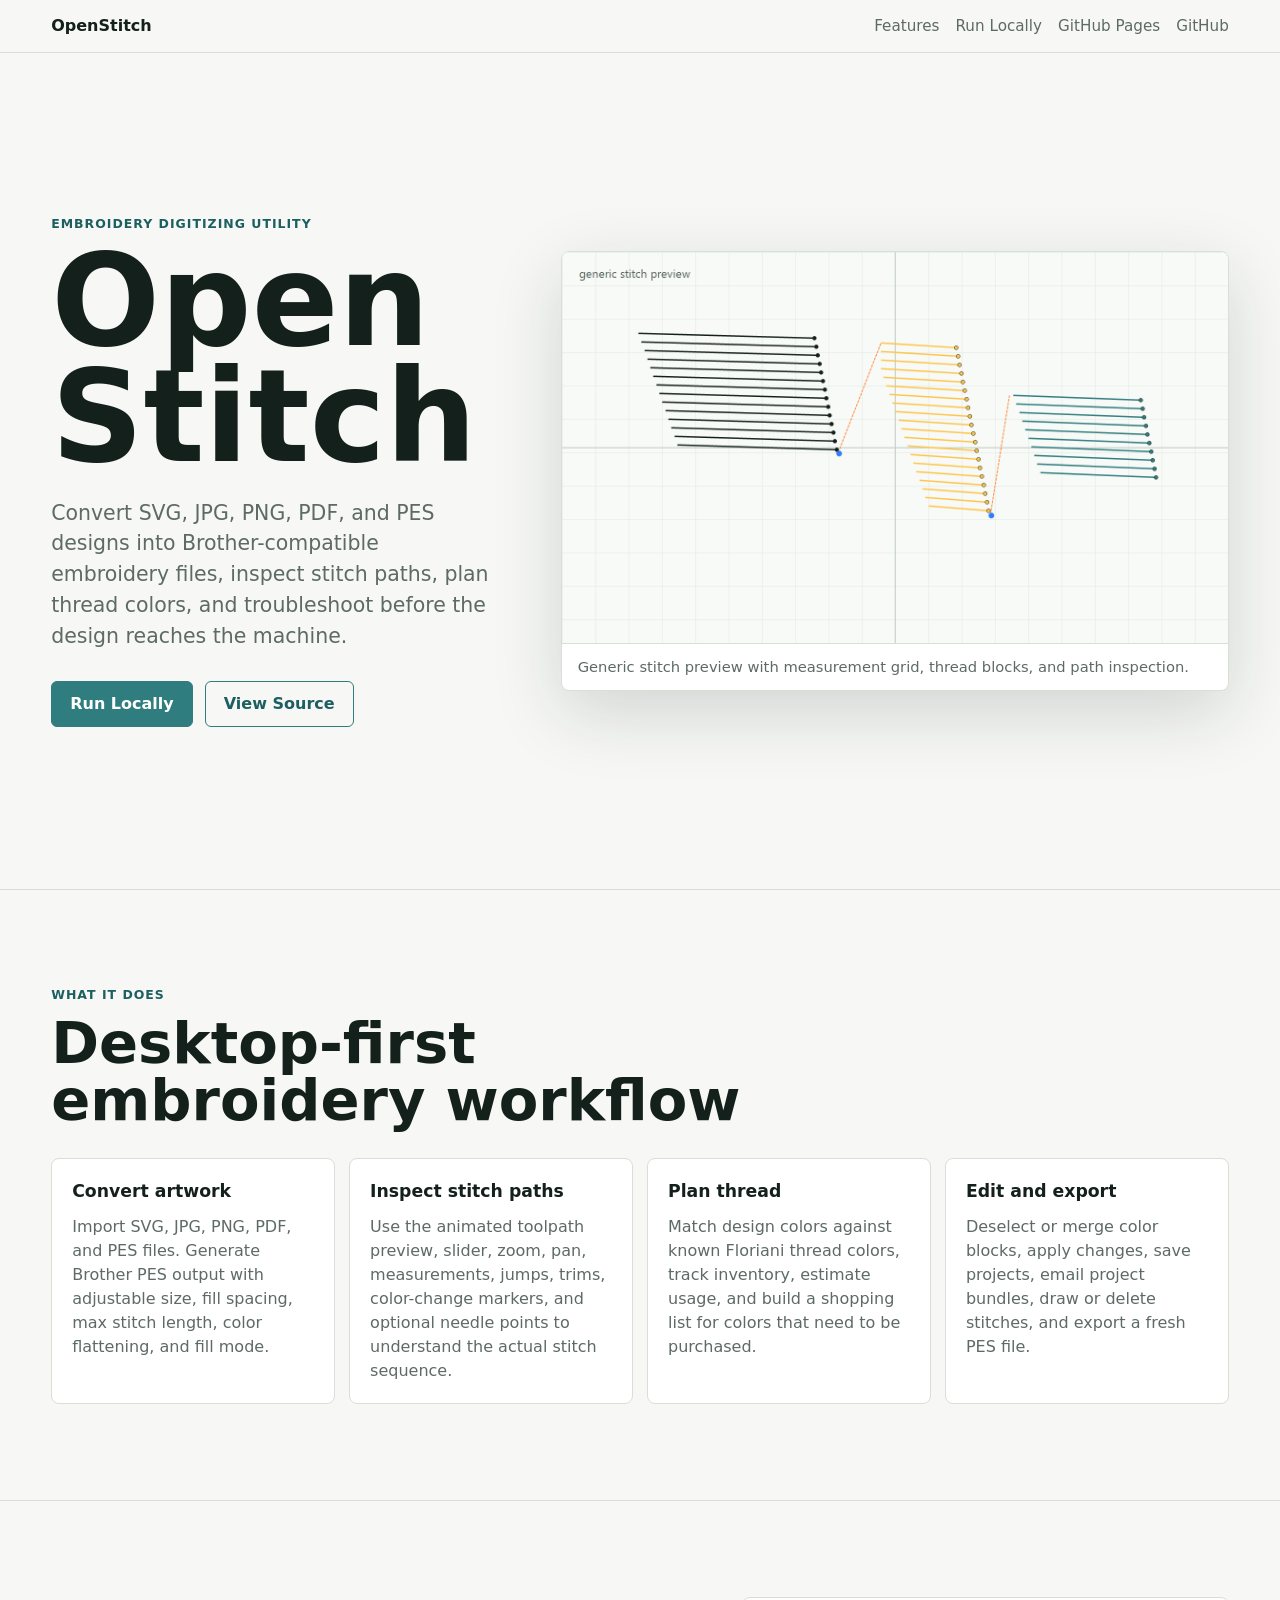
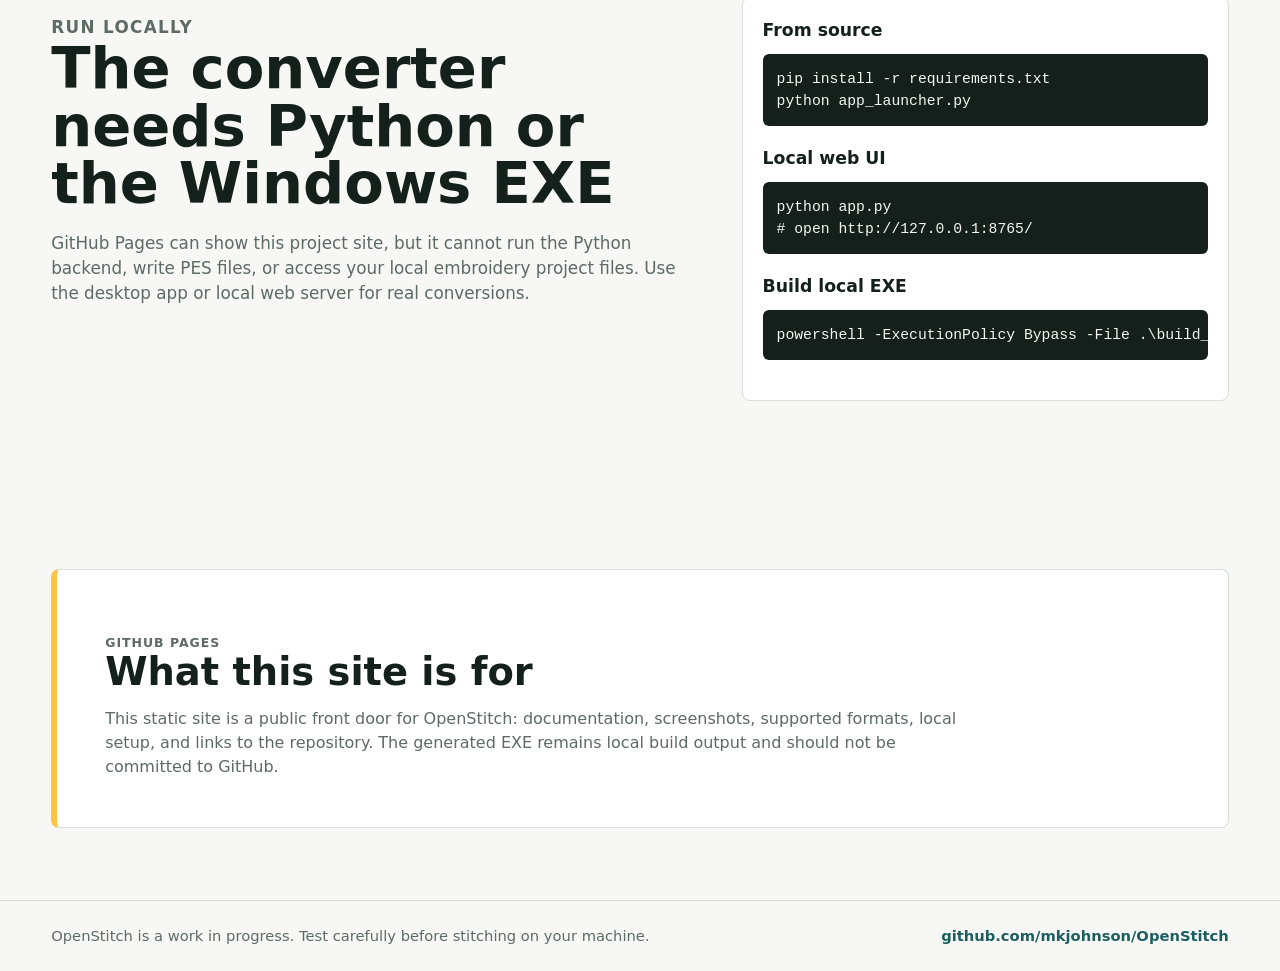
==== docs/index.html @ 9f5e1813 "Add GitHub Pages project site" ====
<!doctype html>
<html lang="en">
<head>
  <meta charset="utf-8">
  <meta name="viewport" content="width=device-width, initial-scale=1">
  <title>OpenStitch</title>
  <meta name="description" content="OpenStitch converts SVG, image, PDF, and PES embroidery designs into Brother-compatible PES files with stitch-path previews.">
  <link rel="stylesheet" href="styles.css">
</head>
<body>
  <header class="site-header">
    <a class="brand" href="#top">OpenStitch</a>
    <nav aria-label="Primary navigation">
      <a href="#features">Features</a>
      <a href="#run">Run Locally</a>
      <a href="#pages">GitHub Pages</a>
      <a href="https://github.com/mkjohnson/OpenStitch">GitHub</a>
    </nav>
  </header>

  <main id="top">
    <section class="hero">
      <div class="hero-copy">
        <p class="eyebrow">Embroidery digitizing utility</p>
        <h1>OpenStitch</h1>
        <p class="lede">
          Convert SVG, JPG, PNG, PDF, and PES designs into Brother-compatible embroidery files,
          inspect stitch paths, plan thread colors, and troubleshoot before the design reaches the machine.
        </p>
        <div class="actions">
          <a class="button primary" href="#run">Run Locally</a>
          <a class="button secondary" href="https://github.com/mkjohnson/OpenStitch">View Source</a>
        </div>
      </div>
      <figure class="preview">
        <img src="assets/openstitch-preview.png" alt="Generic OpenStitch stitch preview with visible stitch rows, needle points, jumps, and color blocks.">
        <figcaption>Generic stitch preview with measurement grid, thread blocks, and path inspection.</figcaption>
      </figure>
    </section>

    <section id="features" class="section">
      <div class="section-heading">
        <p class="eyebrow">What it does</p>
        <h2>Desktop-first embroidery workflow</h2>
      </div>
      <div class="feature-grid">
        <article>
          <h3>Convert artwork</h3>
          <p>Import SVG, JPG, PNG, PDF, and PES files. Generate Brother PES output with adjustable size, fill spacing, max stitch length, color flattening, and fill mode.</p>
        </article>
        <article>
          <h3>Inspect stitch paths</h3>
          <p>Use the animated toolpath preview, slider, zoom, pan, measurements, jumps, trims, color-change markers, and optional needle points to understand the actual stitch sequence.</p>
        </article>
        <article>
          <h3>Plan thread</h3>
          <p>Match design colors against known Floriani thread colors, track inventory, estimate usage, and build a shopping list for colors that need to be purchased.</p>
        </article>
        <article>
          <h3>Edit and export</h3>
          <p>Deselect or merge color blocks, apply changes, save projects, email project bundles, draw or delete stitches, and export a fresh PES file.</p>
        </article>
      </div>
    </section>

    <section id="run" class="section split">
      <div>
        <p class="eyebrow">Run locally</p>
        <h2>The converter needs Python or the Windows EXE</h2>
        <p>
          GitHub Pages can show this project site, but it cannot run the Python backend,
          write PES files, or access your local embroidery project files. Use the desktop app
          or local web server for real conversions.
        </p>
      </div>
      <div class="command-panel">
        <h3>From source</h3>
        <pre><code>pip install -r requirements.txt
python app_launcher.py</code></pre>
        <h3>Local web UI</h3>
        <pre><code>python app.py
# open http://127.0.0.1:8765/</code></pre>
        <h3>Build local EXE</h3>
        <pre><code>powershell -ExecutionPolicy Bypass -File .\build_exe.ps1</code></pre>
      </div>
    </section>

    <section id="pages" class="section notice">
      <p class="eyebrow">GitHub Pages</p>
      <h2>What this site is for</h2>
      <p>
        This static site is a public front door for OpenStitch: documentation, screenshots,
        supported formats, local setup, and links to the repository. The generated EXE remains
        local build output and should not be committed to GitHub.
      </p>
    </section>
  </main>

  <footer>
    <span>OpenStitch is a work in progress. Test carefully before stitching on your machine.</span>
    <a href="https://github.com/mkjohnson/OpenStitch">github.com/mkjohnson/OpenStitch</a>
  </footer>
</body>
</html>
---- docs/styles.css ----
:root {
  color-scheme: light;
  --ink: #14201c;
  --muted: #5d6a65;
  --paper: #f7f8f5;
  --panel: #ffffff;
  --line: #d8dfd7;
  --teal: #2f7d7f;
  --teal-dark: #1d5f61;
  --gold: #ffc446;
  --shadow: 0 22px 70px rgba(18, 32, 28, 0.16);
}

* {
  box-sizing: border-box;
}

html {
  scroll-behavior: smooth;
}

body {
  margin: 0;
  background: var(--paper);
  color: var(--ink);
  font-family: Inter, ui-sans-serif, system-ui, -apple-system, BlinkMacSystemFont, "Segoe UI", sans-serif;
  line-height: 1.5;
}

a {
  color: inherit;
}

.site-header {
  position: sticky;
  top: 0;
  z-index: 20;
  display: flex;
  align-items: center;
  justify-content: space-between;
  gap: 24px;
  padding: 14px clamp(18px, 4vw, 56px);
  background: rgba(247, 248, 245, 0.92);
  border-bottom: 1px solid var(--line);
  backdrop-filter: blur(14px);
}

.brand {
  font-weight: 800;
  text-decoration: none;
  letter-spacing: 0;
}

nav {
  display: flex;
  flex-wrap: wrap;
  justify-content: flex-end;
  gap: 16px;
  color: var(--muted);
  font-size: 0.95rem;
}

nav a {
  text-decoration: none;
}

nav a:hover {
  color: var(--teal-dark);
}

main {
  overflow: hidden;
}

.hero {
  display: grid;
  grid-template-columns: minmax(0, 0.8fr) minmax(420px, 1.2fr);
  gap: clamp(28px, 5vw, 72px);
  align-items: center;
  min-height: calc(100vh - 64px);
  padding: clamp(36px, 7vw, 88px) clamp(18px, 4vw, 56px);
}

.hero-copy {
  max-width: 720px;
}

.eyebrow {
  margin: 0 0 10px;
  color: var(--teal-dark);
  font-size: 0.78rem;
  font-weight: 800;
  letter-spacing: 0.08em;
  text-transform: uppercase;
}

h1,
h2,
h3,
p {
  overflow-wrap: anywhere;
}

h1 {
  margin: 0;
  font-size: clamp(3.8rem, 10vw, 8.5rem);
  line-height: 0.9;
  letter-spacing: 0;
}

h2 {
  margin: 0;
  font-size: clamp(2rem, 4.5vw, 4rem);
  line-height: 1;
  letter-spacing: 0;
}

h3 {
  margin: 0 0 10px;
  font-size: 1.08rem;
  letter-spacing: 0;
}

.lede {
  max-width: 620px;
  margin: 24px 0 0;
  color: var(--muted);
  font-size: clamp(1.05rem, 2vw, 1.28rem);
}

.actions {
  display: flex;
  flex-wrap: wrap;
  gap: 12px;
  margin-top: 30px;
}

.button {
  display: inline-flex;
  align-items: center;
  justify-content: center;
  min-height: 44px;
  padding: 10px 18px;
  border: 1px solid var(--teal);
  border-radius: 6px;
  font-weight: 800;
  text-decoration: none;
}

.button.primary {
  background: var(--teal);
  color: #ffffff;
}

.button.secondary {
  color: var(--teal-dark);
}

.preview {
  margin: 0;
  border: 1px solid var(--line);
  border-radius: 8px;
  background: var(--panel);
  box-shadow: var(--shadow);
  overflow: hidden;
}

.preview img {
  display: block;
  width: 100%;
  height: auto;
}

.preview figcaption {
  padding: 12px 16px;
  border-top: 1px solid var(--line);
  color: var(--muted);
  font-size: 0.92rem;
}

.section {
  padding: clamp(44px, 8vw, 96px) clamp(18px, 4vw, 56px);
  border-top: 1px solid var(--line);
}

.section-heading {
  max-width: 760px;
  margin-bottom: 28px;
}

.feature-grid {
  display: grid;
  grid-template-columns: repeat(4, minmax(0, 1fr));
  gap: 14px;
}

.feature-grid article,
.command-panel,
.notice {
  border: 1px solid var(--line);
  border-radius: 8px;
  background: var(--panel);
}

.feature-grid article {
  padding: 20px;
}

.feature-grid p,
.split p,
.notice p {
  margin: 0;
  color: var(--muted);
}

.split {
  display: grid;
  grid-template-columns: minmax(0, 0.9fr) minmax(360px, 0.7fr);
  gap: clamp(24px, 5vw, 64px);
  align-items: start;
}

.split p {
  max-width: 680px;
  margin-top: 18px;
  font-size: 1.05rem;
}

.command-panel {
  padding: 20px;
}

.command-panel h3 + pre {
  margin-top: 8px;
}

pre {
  overflow-x: auto;
  margin: 0 0 20px;
  padding: 14px;
  border-radius: 6px;
  background: #15201d;
  color: #f3f6f1;
  font-size: 0.92rem;
}

code {
  font-family: "Cascadia Code", Consolas, monospace;
}

.notice {
  margin: clamp(32px, 6vw, 72px) clamp(18px, 4vw, 56px);
  padding: clamp(24px, 5vw, 48px);
  border-left: 6px solid var(--gold);
}

.notice h2 {
  font-size: clamp(1.7rem, 3vw, 2.6rem);
}

.notice p {
  max-width: 880px;
  margin-top: 16px;
}

footer {
  display: flex;
  flex-wrap: wrap;
  justify-content: space-between;
  gap: 16px;
  padding: 24px clamp(18px, 4vw, 56px);
  border-top: 1px solid var(--line);
  color: var(--muted);
  font-size: 0.92rem;
}

footer a {
  color: var(--teal-dark);
  font-weight: 700;
  text-decoration: none;
}

@media (max-width: 980px) {
  .hero,
  .split {
    grid-template-columns: 1fr;
  }

  .feature-grid {
    grid-template-columns: repeat(2, minmax(0, 1fr));
  }
}

@media (max-width: 620px) {
  .site-header {
    align-items: flex-start;
    flex-direction: column;
  }

  nav {
    justify-content: flex-start;
  }

  .hero {
    min-height: auto;
  }

  .feature-grid {
    grid-template-columns: 1fr;
  }
}
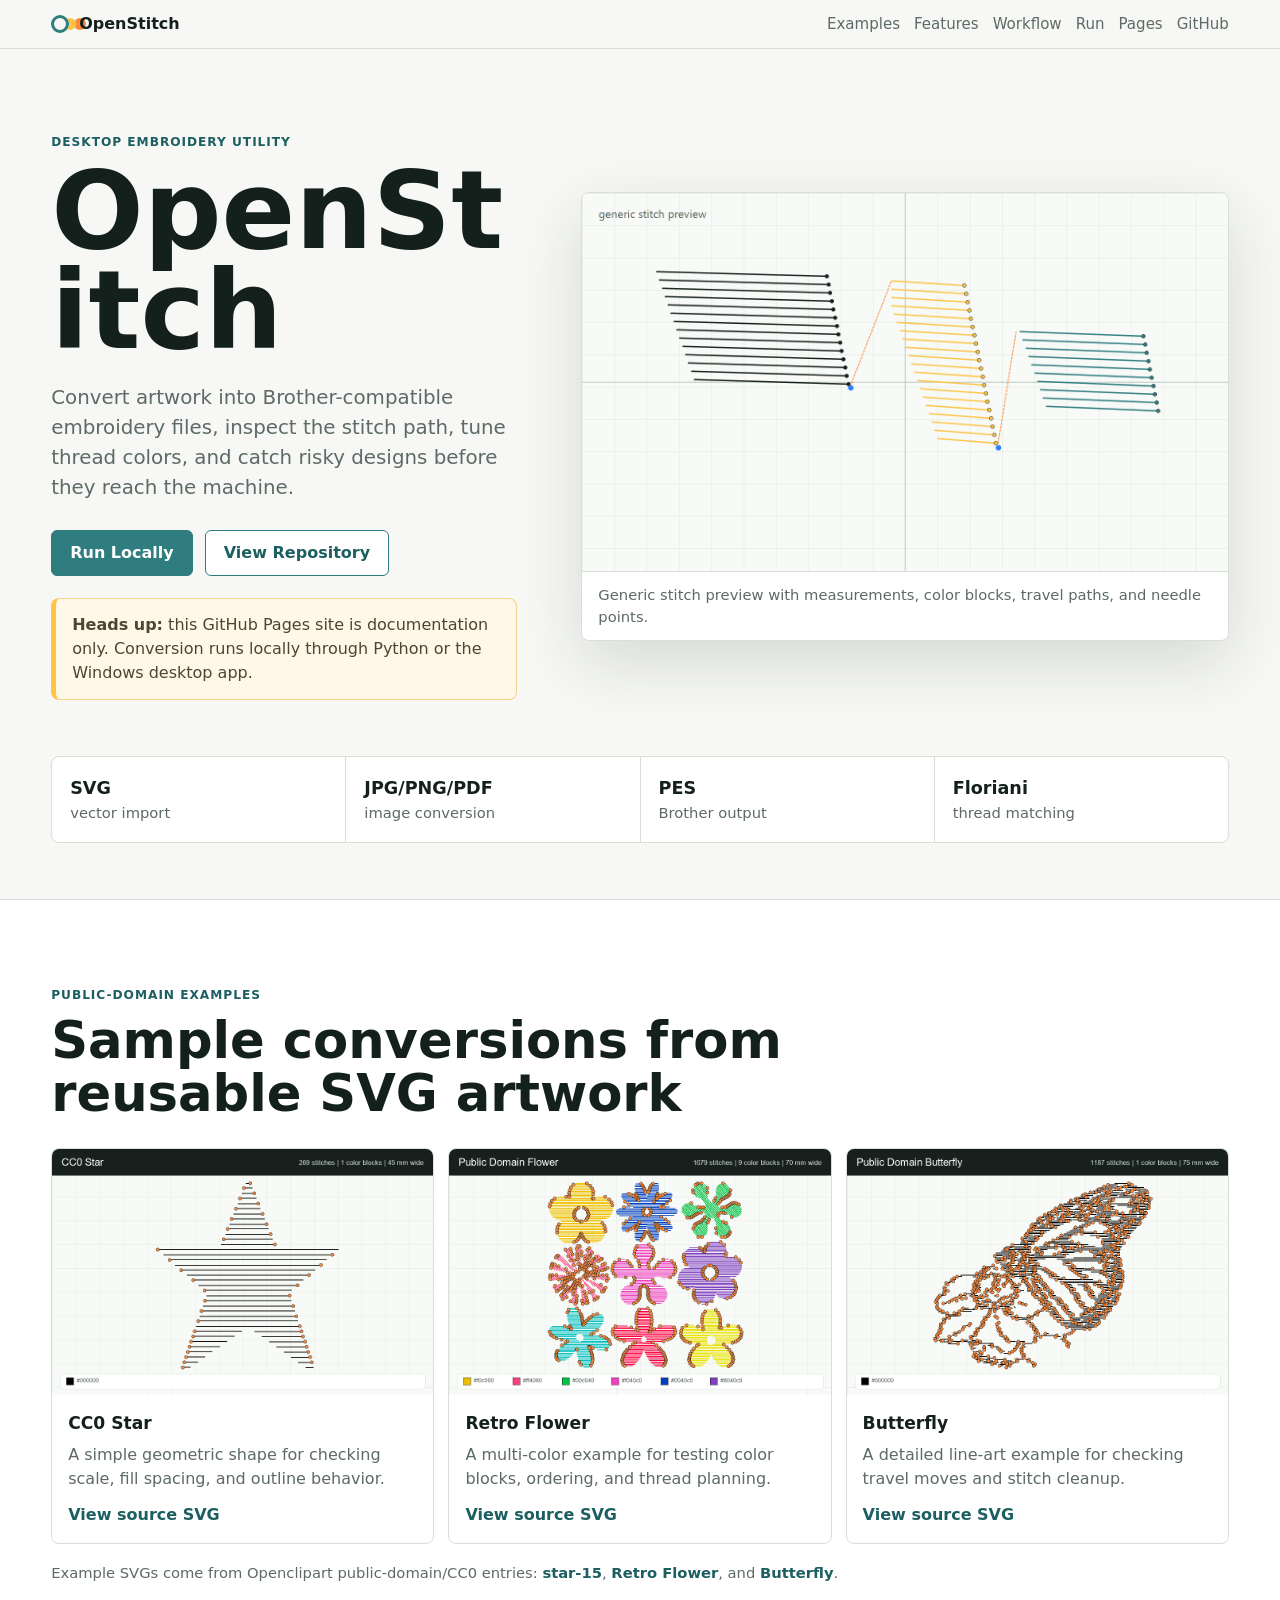
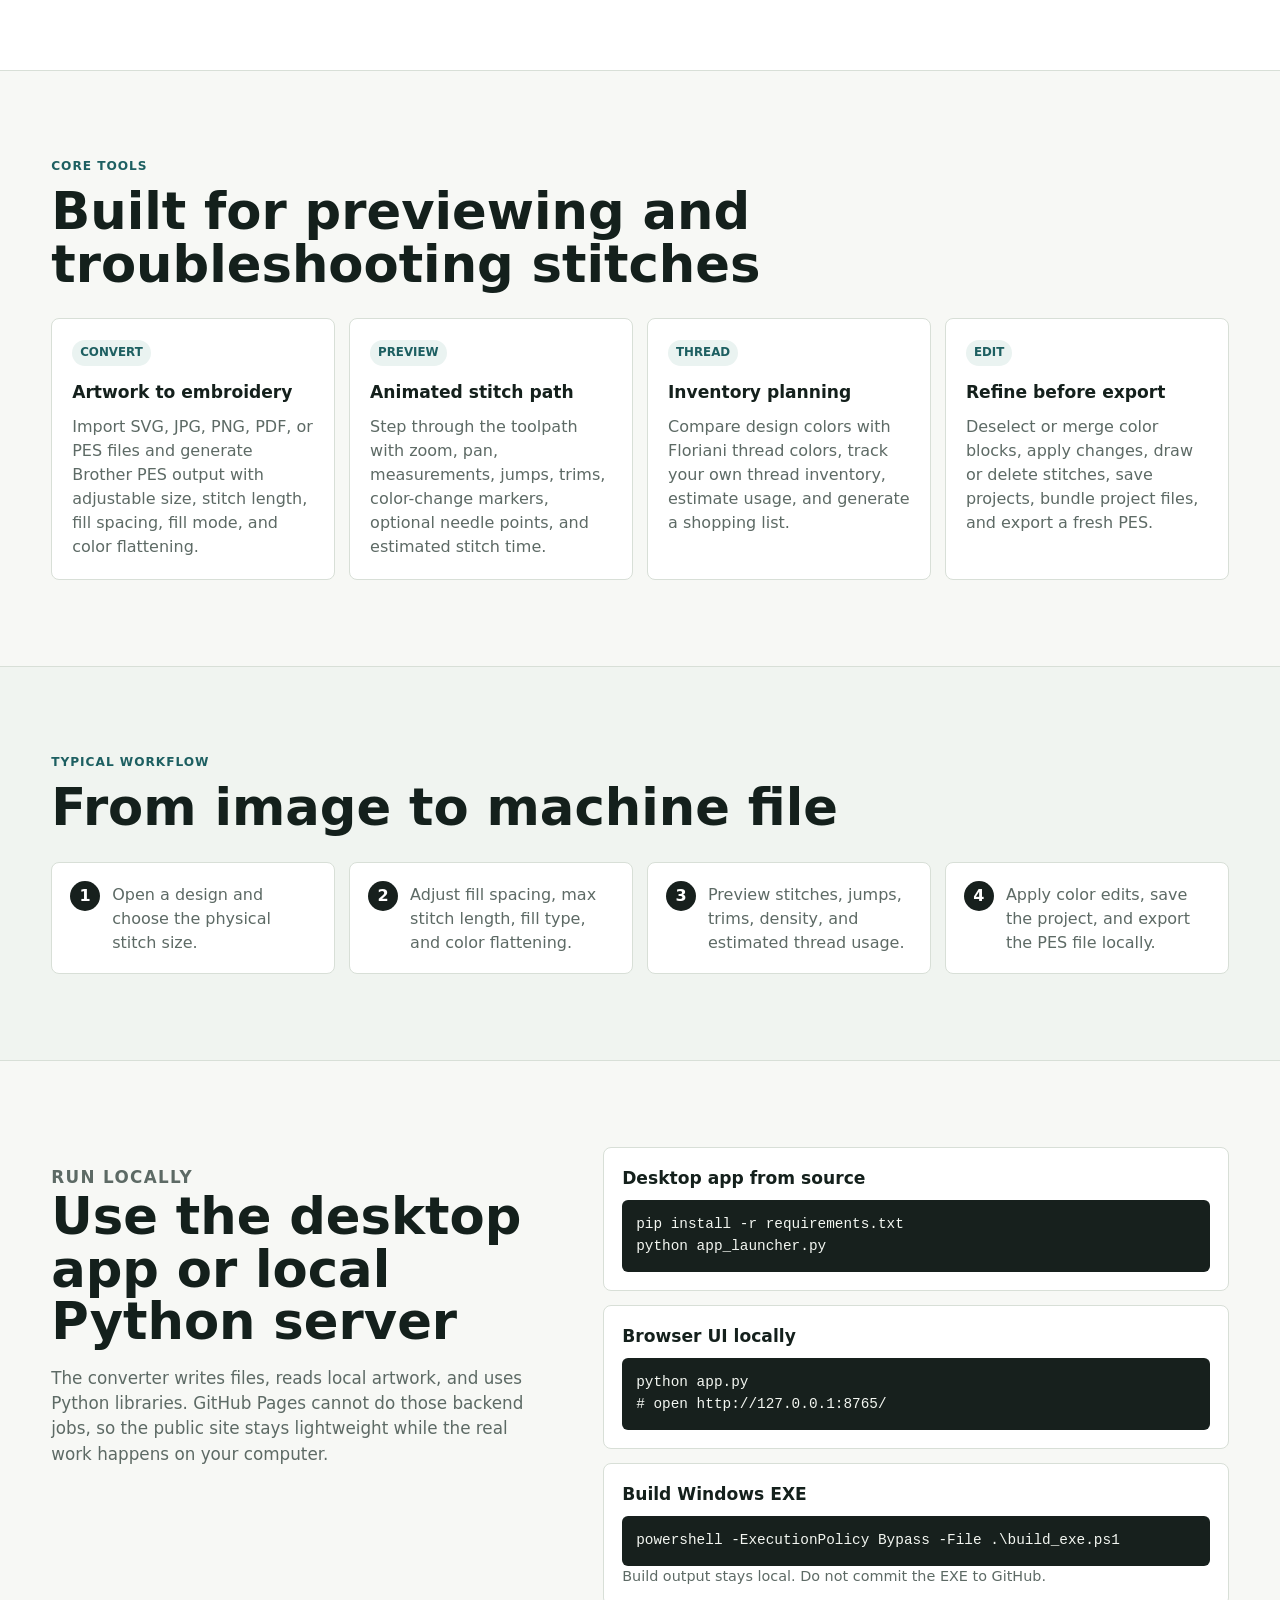
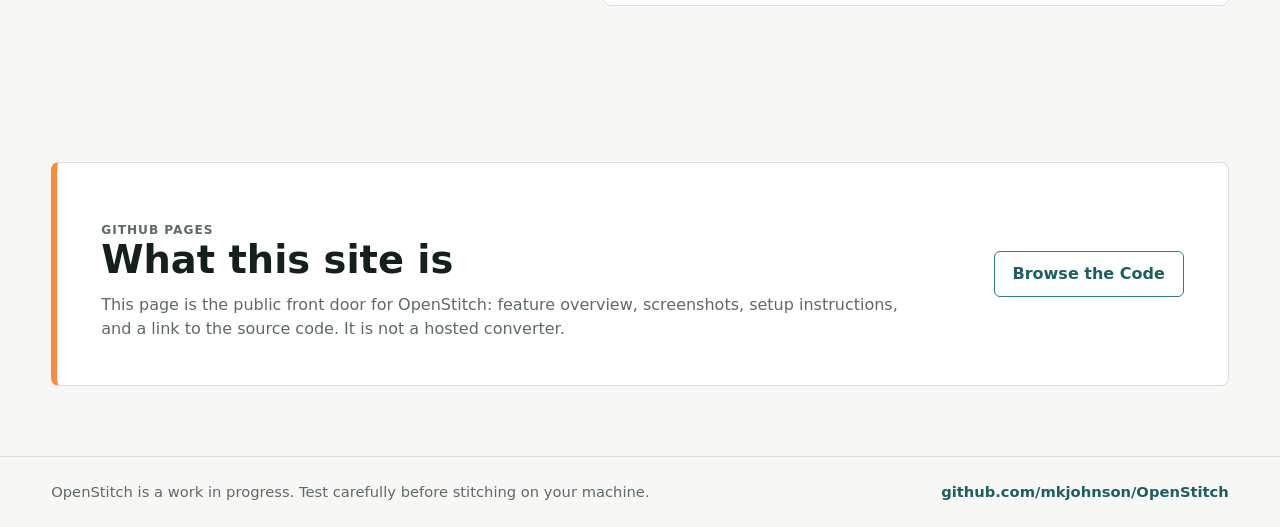
==== commit cc29b08a: "Polish Pages site with public-domain examples" ====
--- a/docs/index.html
+++ b/docs/index.html
@@ -9,11 +9,16 @@
 </head>
 <body>
   <header class="site-header">
-    <a class="brand" href="#top">OpenStitch</a>
+    <a class="brand" href="#top" aria-label="OpenStitch home">
+      <span class="brand-mark"></span>
+      <span>OpenStitch</span>
+    </a>
     <nav aria-label="Primary navigation">
+      <a href="#examples">Examples</a>
       <a href="#features">Features</a>
-      <a href="#run">Run Locally</a>
-      <a href="#pages">GitHub Pages</a>
+      <a href="#workflow">Workflow</a>
+      <a href="#run">Run</a>
+      <a href="#pages">Pages</a>
       <a href="https://github.com/mkjohnson/OpenStitch">GitHub</a>
     </nav>
   </header>
@@ -21,78 +26,157 @@
   <main id="top">
     <section class="hero">
       <div class="hero-copy">
-        <p class="eyebrow">Embroidery digitizing utility</p>
+        <p class="eyebrow">Desktop embroidery utility</p>
         <h1>OpenStitch</h1>
         <p class="lede">
-          Convert SVG, JPG, PNG, PDF, and PES designs into Brother-compatible embroidery files,
-          inspect stitch paths, plan thread colors, and troubleshoot before the design reaches the machine.
+          Convert artwork into Brother-compatible embroidery files, inspect the stitch path,
+          tune thread colors, and catch risky designs before they reach the machine.
         </p>
         <div class="actions">
           <a class="button primary" href="#run">Run Locally</a>
-          <a class="button secondary" href="https://github.com/mkjohnson/OpenStitch">View Source</a>
+          <a class="button secondary" href="https://github.com/mkjohnson/OpenStitch">View Repository</a>
+        </div>
+        <div class="hero-note" role="note">
+          <strong>Heads up:</strong> this GitHub Pages site is documentation only.
+          Conversion runs locally through Python or the Windows desktop app.
         </div>
       </div>
+
       <figure class="preview">
         <img src="assets/openstitch-preview.png" alt="Generic OpenStitch stitch preview with visible stitch rows, needle points, jumps, and color blocks.">
-        <figcaption>Generic stitch preview with measurement grid, thread blocks, and path inspection.</figcaption>
+        <figcaption>
+          Generic stitch preview with measurements, color blocks, travel paths, and needle points.
+        </figcaption>
       </figure>
+    </section>
+
+    <section class="stats" aria-label="Supported capabilities">
+      <div><strong>SVG</strong><span>vector import</span></div>
+      <div><strong>JPG/PNG/PDF</strong><span>image conversion</span></div>
+      <div><strong>PES</strong><span>Brother output</span></div>
+      <div><strong>Floriani</strong><span>thread matching</span></div>
+    </section>
+
+    <section id="examples" class="section examples">
+      <div class="section-heading">
+        <p class="eyebrow">Public-domain examples</p>
+        <h2>Sample conversions from reusable SVG artwork</h2>
+      </div>
+      <div class="example-grid">
+        <article class="example-card">
+          <img src="assets/examples/star-15.png" alt="OpenStitch preview generated from a CC0 star SVG.">
+          <div>
+            <h3>CC0 Star</h3>
+            <p>A simple geometric shape for checking scale, fill spacing, and outline behavior.</p>
+            <a href="https://github.com/mkjohnson/OpenStitch/blob/main/examples/public-domain/star-15.svg">View source SVG</a>
+          </div>
+        </article>
+        <article class="example-card">
+          <img src="assets/examples/retro-flower.png" alt="OpenStitch preview generated from a public-domain retro flower SVG.">
+          <div>
+            <h3>Retro Flower</h3>
+            <p>A multi-color example for testing color blocks, ordering, and thread planning.</p>
+            <a href="https://github.com/mkjohnson/OpenStitch/blob/main/examples/public-domain/retro-flower.svg">View source SVG</a>
+          </div>
+        </article>
+        <article class="example-card">
+          <img src="assets/examples/butterfly.png" alt="OpenStitch preview generated from a public-domain butterfly SVG.">
+          <div>
+            <h3>Butterfly</h3>
+            <p>A detailed line-art example for checking travel moves and stitch cleanup.</p>
+            <a href="https://github.com/mkjohnson/OpenStitch/blob/main/examples/public-domain/butterfly.svg">View source SVG</a>
+          </div>
+        </article>
+      </div>
+      <p class="source-note">
+        Example SVGs come from Openclipart public-domain/CC0 entries:
+        <a href="https://openclipart.org/detail/260835/star15">star-15</a>,
+        <a href="https://openclipart.org/detail/182782/retro-flower-by-nizips-182782">Retro Flower</a>,
+        and <a href="https://openclipart.org/detail/237959/Butterfly">Butterfly</a>.
+      </p>
     </section>
 
     <section id="features" class="section">
       <div class="section-heading">
-        <p class="eyebrow">What it does</p>
-        <h2>Desktop-first embroidery workflow</h2>
+        <p class="eyebrow">Core tools</p>
+        <h2>Built for previewing and troubleshooting stitches</h2>
       </div>
       <div class="feature-grid">
         <article>
-          <h3>Convert artwork</h3>
-          <p>Import SVG, JPG, PNG, PDF, and PES files. Generate Brother PES output with adjustable size, fill spacing, max stitch length, color flattening, and fill mode.</p>
+          <span class="card-label">Convert</span>
+          <h3>Artwork to embroidery</h3>
+          <p>Import SVG, JPG, PNG, PDF, or PES files and generate Brother PES output with adjustable size, stitch length, fill spacing, fill mode, and color flattening.</p>
         </article>
         <article>
-          <h3>Inspect stitch paths</h3>
-          <p>Use the animated toolpath preview, slider, zoom, pan, measurements, jumps, trims, color-change markers, and optional needle points to understand the actual stitch sequence.</p>
+          <span class="card-label">Preview</span>
+          <h3>Animated stitch path</h3>
+          <p>Step through the toolpath with zoom, pan, measurements, jumps, trims, color-change markers, optional needle points, and estimated stitch time.</p>
         </article>
         <article>
-          <h3>Plan thread</h3>
-          <p>Match design colors against known Floriani thread colors, track inventory, estimate usage, and build a shopping list for colors that need to be purchased.</p>
+          <span class="card-label">Thread</span>
+          <h3>Inventory planning</h3>
+          <p>Compare design colors with Floriani thread colors, track your own thread inventory, estimate usage, and generate a shopping list.</p>
         </article>
         <article>
-          <h3>Edit and export</h3>
-          <p>Deselect or merge color blocks, apply changes, save projects, email project bundles, draw or delete stitches, and export a fresh PES file.</p>
+          <span class="card-label">Edit</span>
+          <h3>Refine before export</h3>
+          <p>Deselect or merge color blocks, apply changes, draw or delete stitches, save projects, bundle project files, and export a fresh PES.</p>
         </article>
       </div>
     </section>
 
-    <section id="run" class="section split">
+    <section id="workflow" class="section workflow">
+      <div class="section-heading">
+        <p class="eyebrow">Typical workflow</p>
+        <h2>From image to machine file</h2>
+      </div>
+      <ol class="steps">
+        <li><span>1</span><p>Open a design and choose the physical stitch size.</p></li>
+        <li><span>2</span><p>Adjust fill spacing, max stitch length, fill type, and color flattening.</p></li>
+        <li><span>3</span><p>Preview stitches, jumps, trims, density, and estimated thread usage.</p></li>
+        <li><span>4</span><p>Apply color edits, save the project, and export the PES file locally.</p></li>
+      </ol>
+    </section>
+
+    <section id="run" class="section run-layout">
       <div>
         <p class="eyebrow">Run locally</p>
-        <h2>The converter needs Python or the Windows EXE</h2>
+        <h2>Use the desktop app or local Python server</h2>
         <p>
-          GitHub Pages can show this project site, but it cannot run the Python backend,
-          write PES files, or access your local embroidery project files. Use the desktop app
-          or local web server for real conversions.
+          The converter writes files, reads local artwork, and uses Python libraries. GitHub Pages
+          cannot do those backend jobs, so the public site stays lightweight while the real work
+          happens on your computer.
         </p>
       </div>
-      <div class="command-panel">
-        <h3>From source</h3>
-        <pre><code>pip install -r requirements.txt
+      <div class="command-grid">
+        <article class="command-panel">
+          <h3>Desktop app from source</h3>
+          <pre><code>pip install -r requirements.txt
 python app_launcher.py</code></pre>
-        <h3>Local web UI</h3>
-        <pre><code>python app.py
+        </article>
+        <article class="command-panel">
+          <h3>Browser UI locally</h3>
+          <pre><code>python app.py
 # open http://127.0.0.1:8765/</code></pre>
-        <h3>Build local EXE</h3>
-        <pre><code>powershell -ExecutionPolicy Bypass -File .\build_exe.ps1</code></pre>
+        </article>
+        <article class="command-panel">
+          <h3>Build Windows EXE</h3>
+          <pre><code>powershell -ExecutionPolicy Bypass -File .\build_exe.ps1</code></pre>
+          <p class="small">Build output stays local. Do not commit the EXE to GitHub.</p>
+        </article>
       </div>
     </section>
 
-    <section id="pages" class="section notice">
-      <p class="eyebrow">GitHub Pages</p>
-      <h2>What this site is for</h2>
-      <p>
-        This static site is a public front door for OpenStitch: documentation, screenshots,
-        supported formats, local setup, and links to the repository. The generated EXE remains
-        local build output and should not be committed to GitHub.
-      </p>
+    <section id="pages" class="section callout">
+      <div>
+        <p class="eyebrow">GitHub Pages</p>
+        <h2>What this site is</h2>
+        <p>
+          This page is the public front door for OpenStitch: feature overview, screenshots,
+          setup instructions, and a link to the source code. It is not a hosted converter.
+        </p>
+      </div>
+      <a class="button secondary" href="https://github.com/mkjohnson/OpenStitch">Browse the Code</a>
     </section>
   </main>
 
--- a/docs/styles.css
+++ b/docs/styles.css
@@ -4,11 +4,14 @@
   --muted: #5d6a65;
   --paper: #f7f8f5;
   --panel: #ffffff;
+  --panel-strong: #17201d;
   --line: #d8dfd7;
   --teal: #2f7d7f;
   --teal-dark: #1d5f61;
   --gold: #ffc446;
-  --shadow: 0 22px 70px rgba(18, 32, 28, 0.16);
+  --coral: #ff8a3d;
+  --blue: #2b7fff;
+  --shadow: 0 22px 64px rgba(18, 32, 28, 0.14);
 }
 
 * {
@@ -38,26 +41,36 @@
   display: flex;
   align-items: center;
   justify-content: space-between;
-  gap: 24px;
-  padding: 14px clamp(18px, 4vw, 56px);
-  background: rgba(247, 248, 245, 0.92);
+  gap: 20px;
+  padding: 12px clamp(18px, 4vw, 56px);
+  background: rgba(247, 248, 245, 0.94);
   border-bottom: 1px solid var(--line);
   backdrop-filter: blur(14px);
 }
 
 .brand {
-  font-weight: 800;
-  text-decoration: none;
-  letter-spacing: 0;
+  display: inline-flex;
+  align-items: center;
+  gap: 10px;
+  font-weight: 850;
+  text-decoration: none;
+}
+
+.brand-mark {
+  width: 18px;
+  height: 18px;
+  border: 3px solid var(--teal);
+  border-radius: 50%;
+  box-shadow: 10px 0 0 -3px var(--gold), 20px 0 0 -3px var(--coral);
 }
 
 nav {
   display: flex;
   flex-wrap: wrap;
   justify-content: flex-end;
-  gap: 16px;
-  color: var(--muted);
-  font-size: 0.95rem;
+  gap: 14px;
+  color: var(--muted);
+  font-size: 0.94rem;
 }
 
 nav a {
@@ -74,22 +87,21 @@
 
 .hero {
   display: grid;
-  grid-template-columns: minmax(0, 0.8fr) minmax(420px, 1.2fr);
-  gap: clamp(28px, 5vw, 72px);
-  align-items: center;
-  min-height: calc(100vh - 64px);
-  padding: clamp(36px, 7vw, 88px) clamp(18px, 4vw, 56px);
+  grid-template-columns: minmax(320px, 0.72fr) minmax(420px, 1fr);
+  gap: clamp(30px, 5vw, 70px);
+  align-items: center;
+  padding: clamp(40px, 7vw, 84px) clamp(18px, 4vw, 56px) clamp(28px, 5vw, 56px);
 }
 
 .hero-copy {
-  max-width: 720px;
+  max-width: 700px;
 }
 
 .eyebrow {
   margin: 0 0 10px;
   color: var(--teal-dark);
-  font-size: 0.78rem;
-  font-weight: 800;
+  font-size: 0.76rem;
+  font-weight: 850;
   letter-spacing: 0.08em;
   text-transform: uppercase;
 }
@@ -103,47 +115,48 @@
 
 h1 {
   margin: 0;
-  font-size: clamp(3.8rem, 10vw, 8.5rem);
-  line-height: 0.9;
+  font-size: clamp(3.8rem, 8.5vw, 7rem);
+  line-height: 0.92;
   letter-spacing: 0;
 }
 
 h2 {
   margin: 0;
-  font-size: clamp(2rem, 4.5vw, 4rem);
-  line-height: 1;
+  max-width: 900px;
+  font-size: clamp(2rem, 4vw, 3.4rem);
+  line-height: 1.03;
   letter-spacing: 0;
 }
 
 h3 {
-  margin: 0 0 10px;
-  font-size: 1.08rem;
+  margin: 0 0 9px;
+  font-size: 1.07rem;
   letter-spacing: 0;
 }
 
 .lede {
-  max-width: 620px;
-  margin: 24px 0 0;
-  color: var(--muted);
-  font-size: clamp(1.05rem, 2vw, 1.28rem);
+  max-width: 610px;
+  margin: 22px 0 0;
+  color: var(--muted);
+  font-size: clamp(1.06rem, 1.8vw, 1.24rem);
 }
 
 .actions {
   display: flex;
   flex-wrap: wrap;
   gap: 12px;
-  margin-top: 30px;
+  margin-top: 28px;
 }
 
 .button {
   display: inline-flex;
   align-items: center;
   justify-content: center;
-  min-height: 44px;
+  min-height: 43px;
   padding: 10px 18px;
   border: 1px solid var(--teal);
   border-radius: 6px;
-  font-weight: 800;
+  font-weight: 850;
   text-decoration: none;
 }
 
@@ -153,19 +166,39 @@
 }
 
 .button.secondary {
-  color: var(--teal-dark);
-}
-
-.preview {
-  margin: 0;
+  background: #ffffff;
+  color: var(--teal-dark);
+}
+
+.hero-note {
+  max-width: 590px;
+  margin-top: 22px;
+  padding: 14px 16px;
+  border: 1px solid #f1d38d;
+  border-left: 5px solid var(--gold);
+  border-radius: 8px;
+  background: #fff8e8;
+  color: #4f4530;
+}
+
+.preview,
+.example-card,
+.feature-grid article,
+.command-panel,
+.callout {
   border: 1px solid var(--line);
   border-radius: 8px;
   background: var(--panel);
+}
+
+.preview {
+  margin: 0;
+  overflow: hidden;
   box-shadow: var(--shadow);
-  overflow: hidden;
-}
-
-.preview img {
+}
+
+.preview img,
+.example-card img {
   display: block;
   width: 100%;
   height: auto;
@@ -178,56 +211,179 @@
   font-size: 0.92rem;
 }
 
+.stats {
+  display: grid;
+  grid-template-columns: repeat(4, minmax(0, 1fr));
+  gap: 1px;
+  margin: 0 clamp(18px, 4vw, 56px) clamp(28px, 5vw, 56px);
+  overflow: hidden;
+  border: 1px solid var(--line);
+  border-radius: 8px;
+  background: var(--line);
+}
+
+.stats div {
+  padding: 18px;
+  background: #ffffff;
+}
+
+.stats strong,
+.stats span {
+  display: block;
+}
+
+.stats strong {
+  font-size: 1.1rem;
+}
+
+.stats span {
+  color: var(--muted);
+  font-size: 0.92rem;
+}
+
 .section {
-  padding: clamp(44px, 8vw, 96px) clamp(18px, 4vw, 56px);
+  padding: clamp(46px, 7vw, 86px) clamp(18px, 4vw, 56px);
   border-top: 1px solid var(--line);
 }
 
 .section-heading {
-  max-width: 760px;
+  max-width: 820px;
   margin-bottom: 28px;
 }
 
-.feature-grid {
+.feature-grid,
+.example-grid {
   display: grid;
   grid-template-columns: repeat(4, minmax(0, 1fr));
   gap: 14px;
 }
 
-.feature-grid article,
-.command-panel,
-.notice {
+.feature-grid article {
+  padding: 20px;
+}
+
+.feature-grid p,
+.example-card p,
+.run-layout p,
+.callout p,
+.small {
+  margin: 0;
+  color: var(--muted);
+}
+
+.card-label {
+  display: inline-flex;
+  margin-bottom: 14px;
+  padding: 4px 8px;
+  border-radius: 999px;
+  background: #eaf3f1;
+  color: var(--teal-dark);
+  font-size: 0.74rem;
+  font-weight: 850;
+  text-transform: uppercase;
+}
+
+.examples {
+  background: #ffffff;
+}
+
+.example-grid {
+  grid-template-columns: repeat(3, minmax(0, 1fr));
+}
+
+.example-card {
+  overflow: hidden;
+}
+
+.example-card div {
+  padding: 16px;
+}
+
+.example-card h3 {
+  margin-bottom: 6px;
+}
+
+.example-card a {
+  display: inline-block;
+  margin-top: 12px;
+  color: var(--teal-dark);
+  font-weight: 800;
+  text-decoration: none;
+}
+
+.source-note {
+  max-width: 920px;
+  margin: 18px 0 0;
+  color: var(--muted);
+  font-size: 0.92rem;
+}
+
+.source-note a {
+  color: var(--teal-dark);
+  font-weight: 750;
+  text-decoration: none;
+}
+
+.workflow {
+  background: #f0f4f0;
+}
+
+.steps {
+  display: grid;
+  grid-template-columns: repeat(4, minmax(0, 1fr));
+  gap: 14px;
+  margin: 0;
+  padding: 0;
+  list-style: none;
+}
+
+.steps li {
+  display: flex;
+  gap: 12px;
+  padding: 18px;
   border: 1px solid var(--line);
   border-radius: 8px;
-  background: var(--panel);
-}
-
-.feature-grid article {
-  padding: 20px;
-}
-
-.feature-grid p,
-.split p,
-.notice p {
-  margin: 0;
-  color: var(--muted);
-}
-
-.split {
-  display: grid;
-  grid-template-columns: minmax(0, 0.9fr) minmax(360px, 0.7fr);
+  background: #ffffff;
+}
+
+.steps span {
+  display: inline-flex;
+  flex: 0 0 30px;
+  align-items: center;
+  justify-content: center;
+  width: 30px;
+  height: 30px;
+  border-radius: 50%;
+  background: var(--panel-strong);
+  color: #ffffff;
+  font-weight: 850;
+}
+
+.steps p {
+  margin: 2px 0 0;
+  color: var(--muted);
+}
+
+.run-layout {
+  display: grid;
+  grid-template-columns: minmax(0, 0.78fr) minmax(360px, 1fr);
   gap: clamp(24px, 5vw, 64px);
   align-items: start;
 }
 
-.split p {
+.run-layout > div > p {
   max-width: 680px;
   margin-top: 18px;
   font-size: 1.05rem;
 }
 
+.command-grid {
+  display: grid;
+  gap: 14px;
+}
+
 .command-panel {
-  padding: 20px;
+  padding: 18px;
 }
 
 .command-panel h3 + pre {
@@ -236,31 +392,40 @@
 
 pre {
   overflow-x: auto;
-  margin: 0 0 20px;
+  margin: 0;
   padding: 14px;
   border-radius: 6px;
-  background: #15201d;
+  background: var(--panel-strong);
   color: #f3f6f1;
-  font-size: 0.92rem;
+  font-size: 0.9rem;
 }
 
 code {
   font-family: "Cascadia Code", Consolas, monospace;
 }
 
-.notice {
-  margin: clamp(32px, 6vw, 72px) clamp(18px, 4vw, 56px);
-  padding: clamp(24px, 5vw, 48px);
-  border-left: 6px solid var(--gold);
-}
-
-.notice h2 {
-  font-size: clamp(1.7rem, 3vw, 2.6rem);
-}
-
-.notice p {
-  max-width: 880px;
-  margin-top: 16px;
+.small {
+  margin-top: 10px;
+  font-size: 0.9rem;
+}
+
+.callout {
+  display: flex;
+  align-items: center;
+  justify-content: space-between;
+  gap: 24px;
+  margin: clamp(32px, 6vw, 70px) clamp(18px, 4vw, 56px);
+  padding: clamp(24px, 5vw, 44px);
+  border-left: 6px solid var(--coral);
+}
+
+.callout h2 {
+  font-size: clamp(1.7rem, 3vw, 2.5rem);
+}
+
+.callout p {
+  max-width: 820px;
+  margin-top: 14px;
 }
 
 footer {
@@ -276,22 +441,23 @@
 
 footer a {
   color: var(--teal-dark);
-  font-weight: 700;
-  text-decoration: none;
-}
-
-@media (max-width: 980px) {
+  font-weight: 750;
+  text-decoration: none;
+}
+
+@media (max-width: 1080px) {
   .hero,
-  .split {
+  .run-layout {
     grid-template-columns: 1fr;
   }
 
-  .feature-grid {
+  .feature-grid,
+  .steps {
     grid-template-columns: repeat(2, minmax(0, 1fr));
   }
 }
 
-@media (max-width: 620px) {
+@media (max-width: 760px) {
   .site-header {
     align-items: flex-start;
     flex-direction: column;
@@ -301,11 +467,15 @@
     justify-content: flex-start;
   }
 
-  .hero {
-    min-height: auto;
-  }
-
-  .feature-grid {
+  .stats,
+  .example-grid,
+  .feature-grid,
+  .steps {
     grid-template-columns: 1fr;
   }
-}
+
+  .callout {
+    align-items: flex-start;
+    flex-direction: column;
+  }
+}
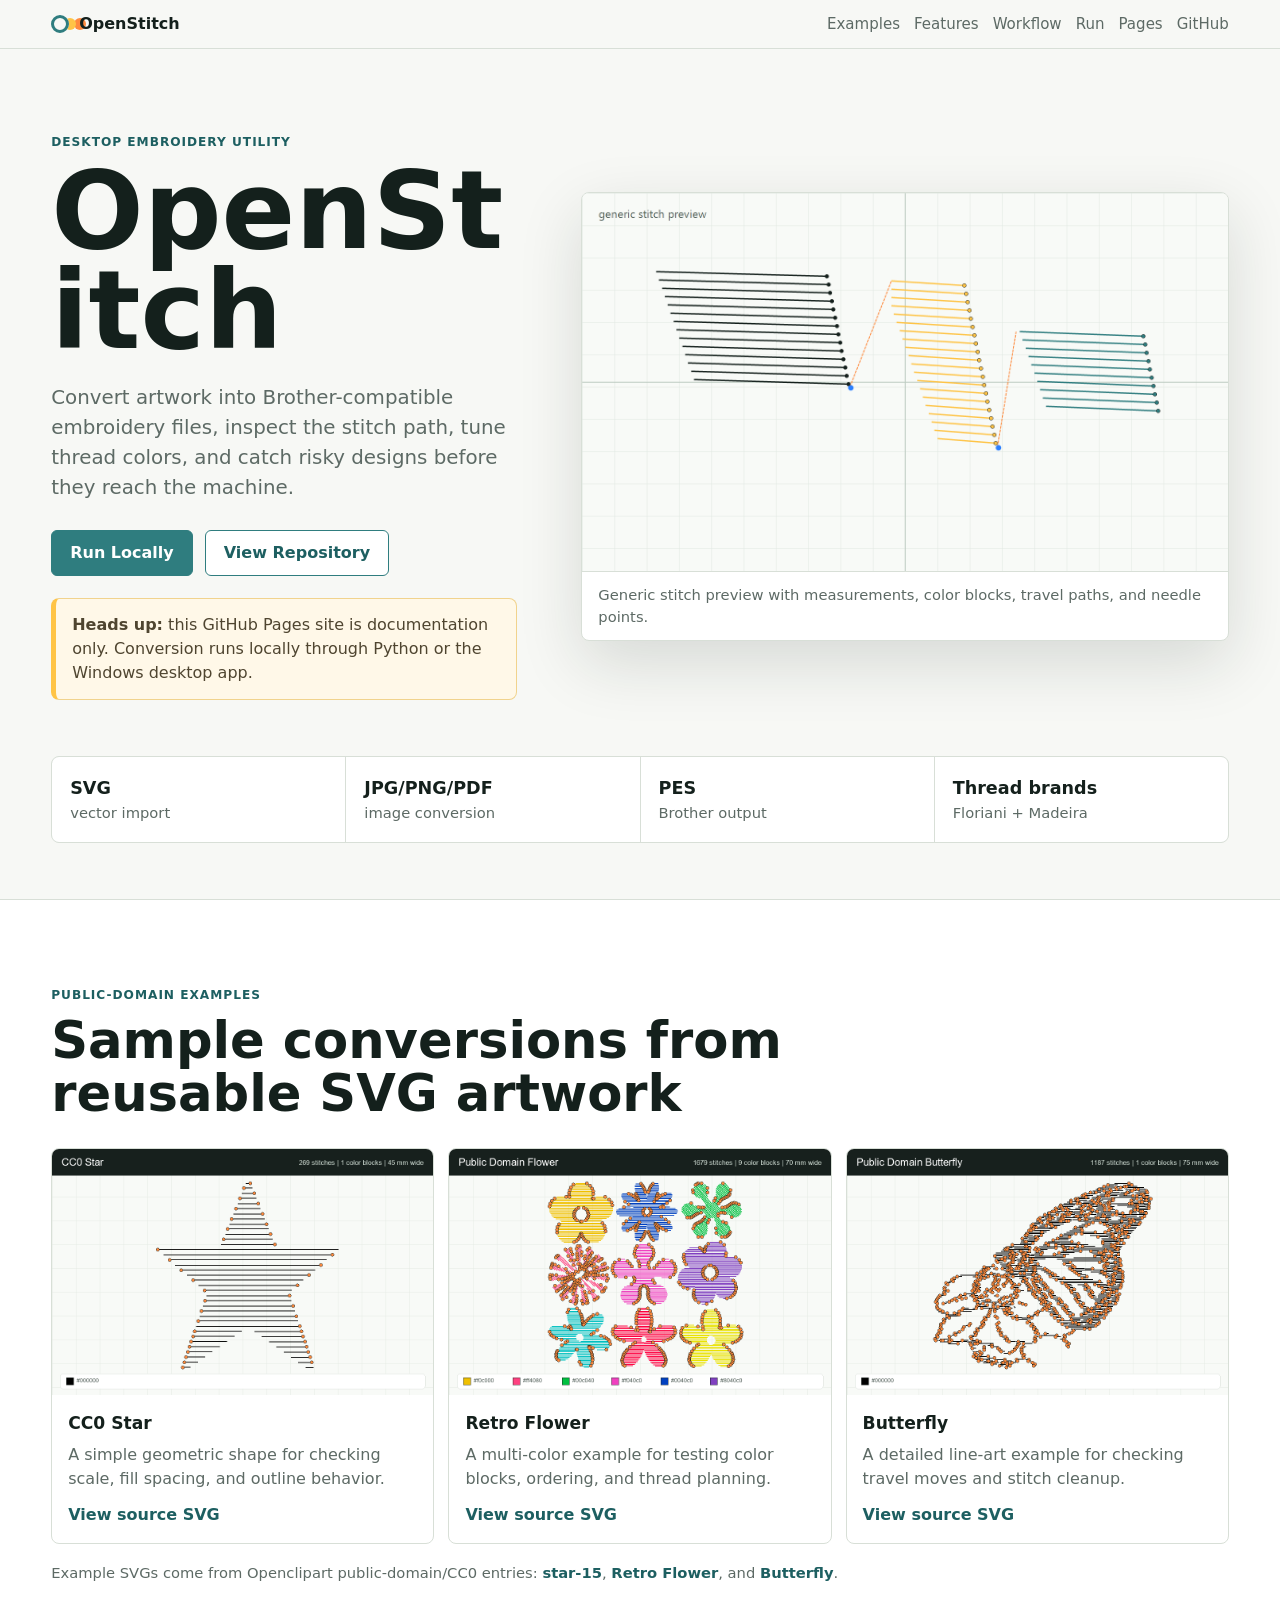
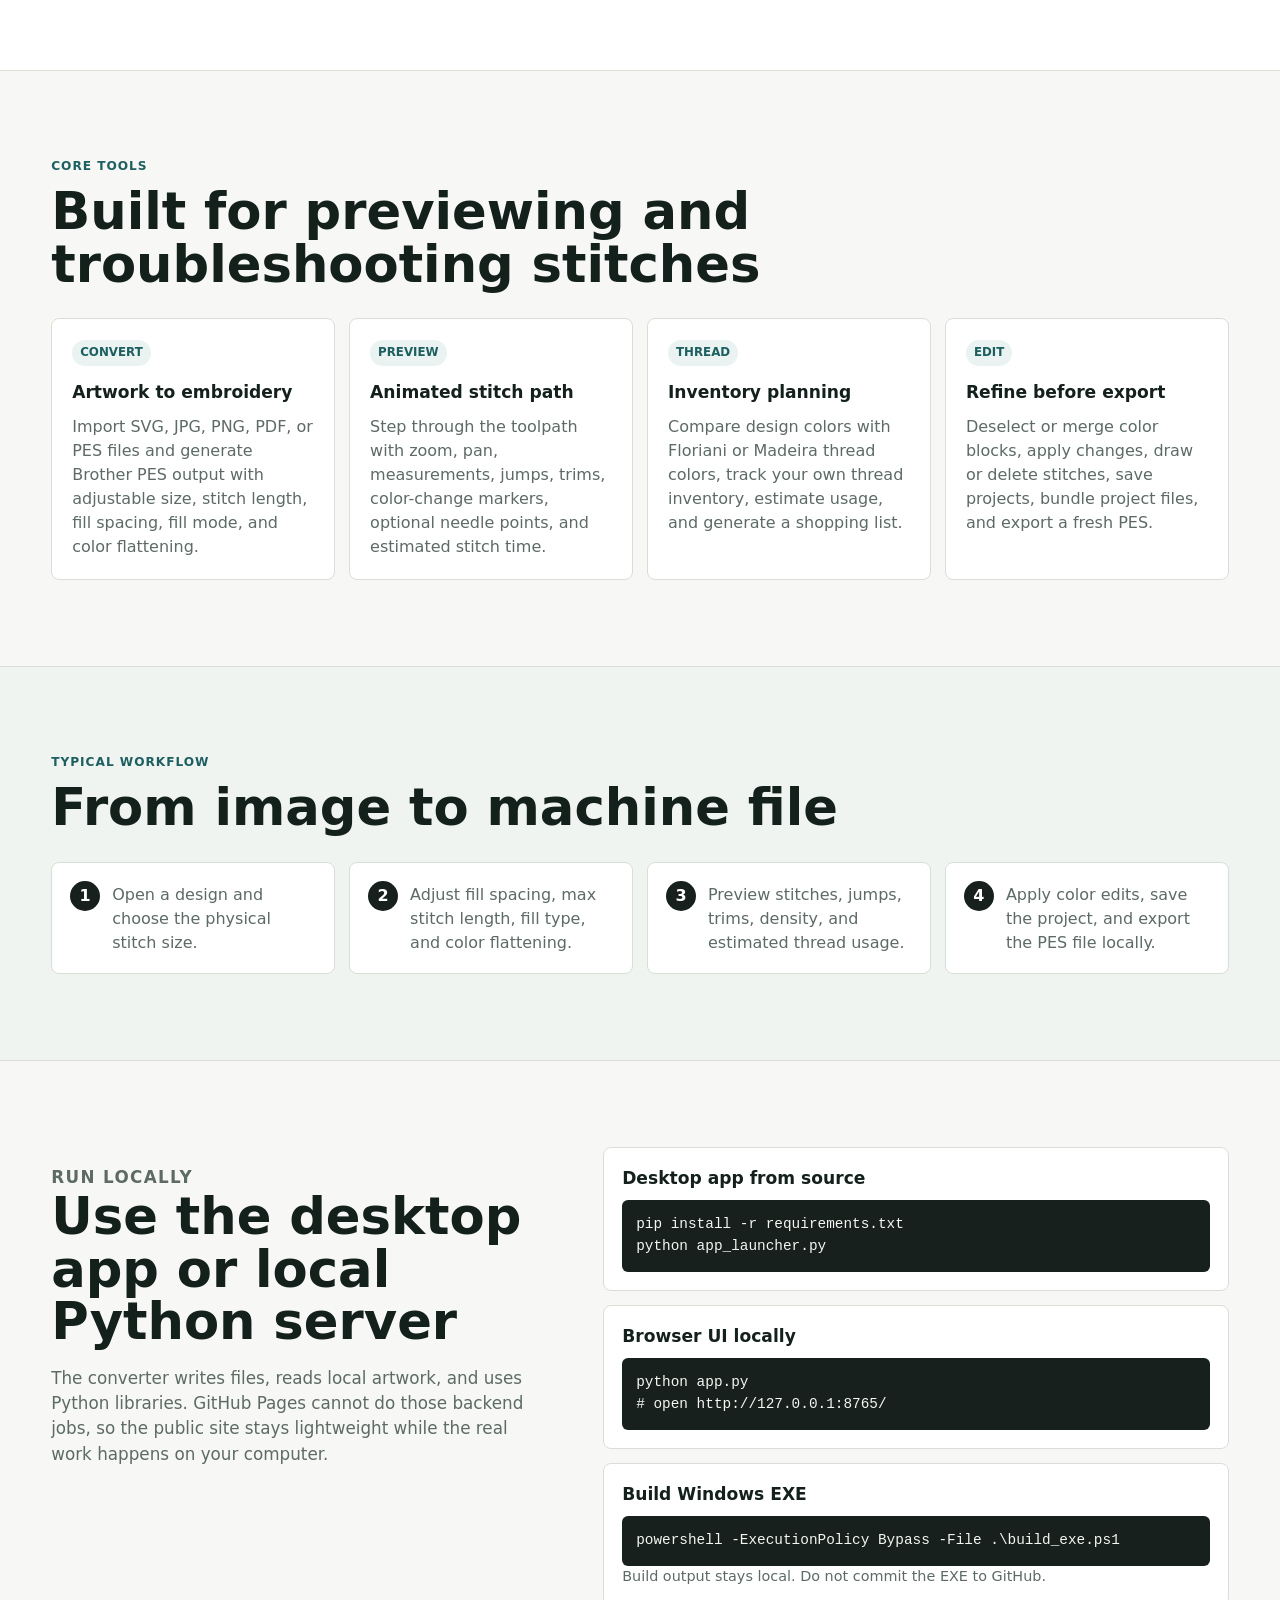
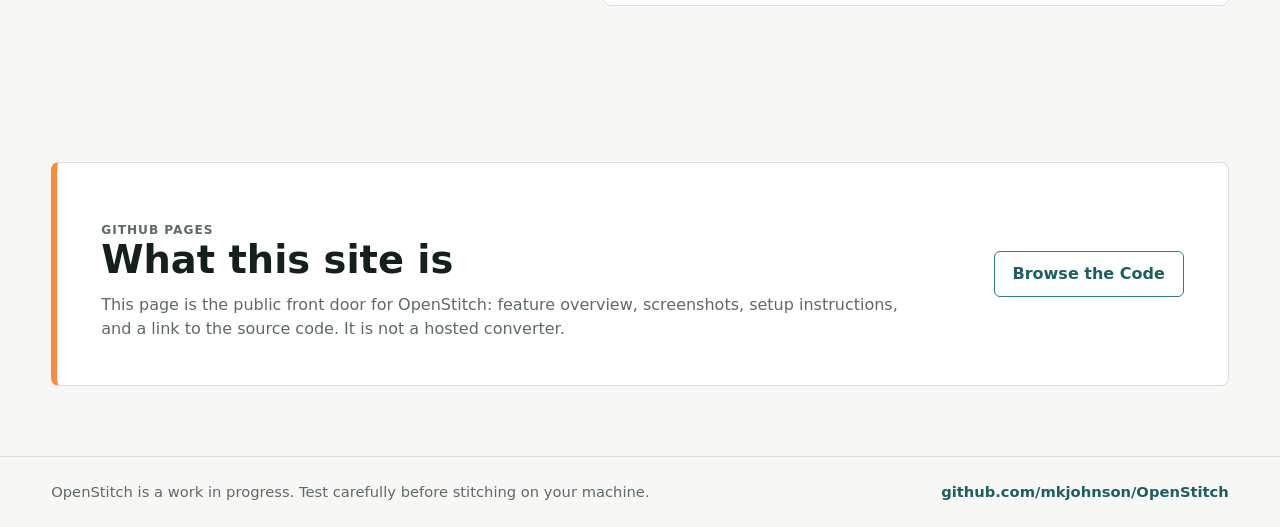
==== commit 11609992: "Add Madeira thread catalog support" ====
--- a/docs/index.html
+++ b/docs/index.html
@@ -54,7 +54,7 @@
       <div><strong>SVG</strong><span>vector import</span></div>
       <div><strong>JPG/PNG/PDF</strong><span>image conversion</span></div>
       <div><strong>PES</strong><span>Brother output</span></div>
-      <div><strong>Floriani</strong><span>thread matching</span></div>
+      <div><strong>Thread brands</strong><span>Floriani + Madeira</span></div>
     </section>
 
     <section id="examples" class="section examples">
@@ -115,7 +115,7 @@
         <article>
           <span class="card-label">Thread</span>
           <h3>Inventory planning</h3>
-          <p>Compare design colors with Floriani thread colors, track your own thread inventory, estimate usage, and generate a shopping list.</p>
+          <p>Compare design colors with Floriani or Madeira thread colors, track your own thread inventory, estimate usage, and generate a shopping list.</p>
         </article>
         <article>
           <span class="card-label">Edit</span>
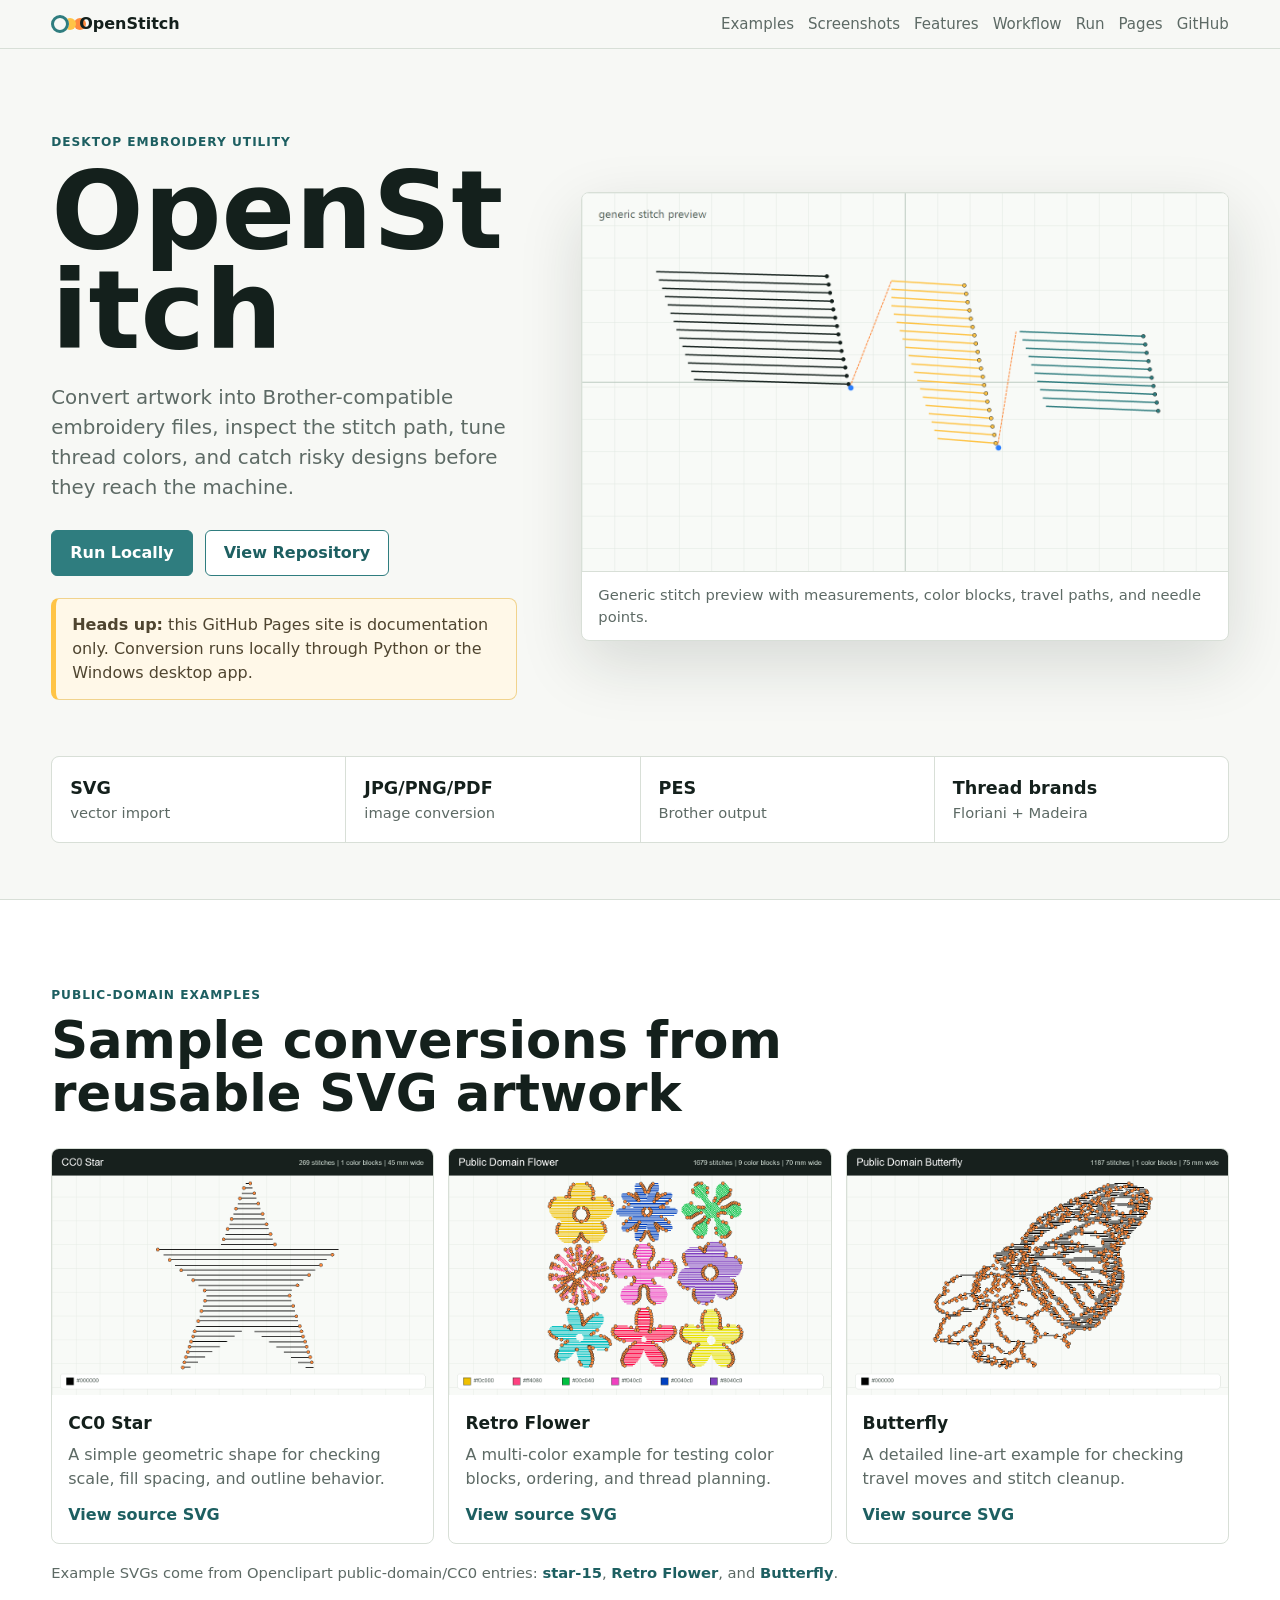
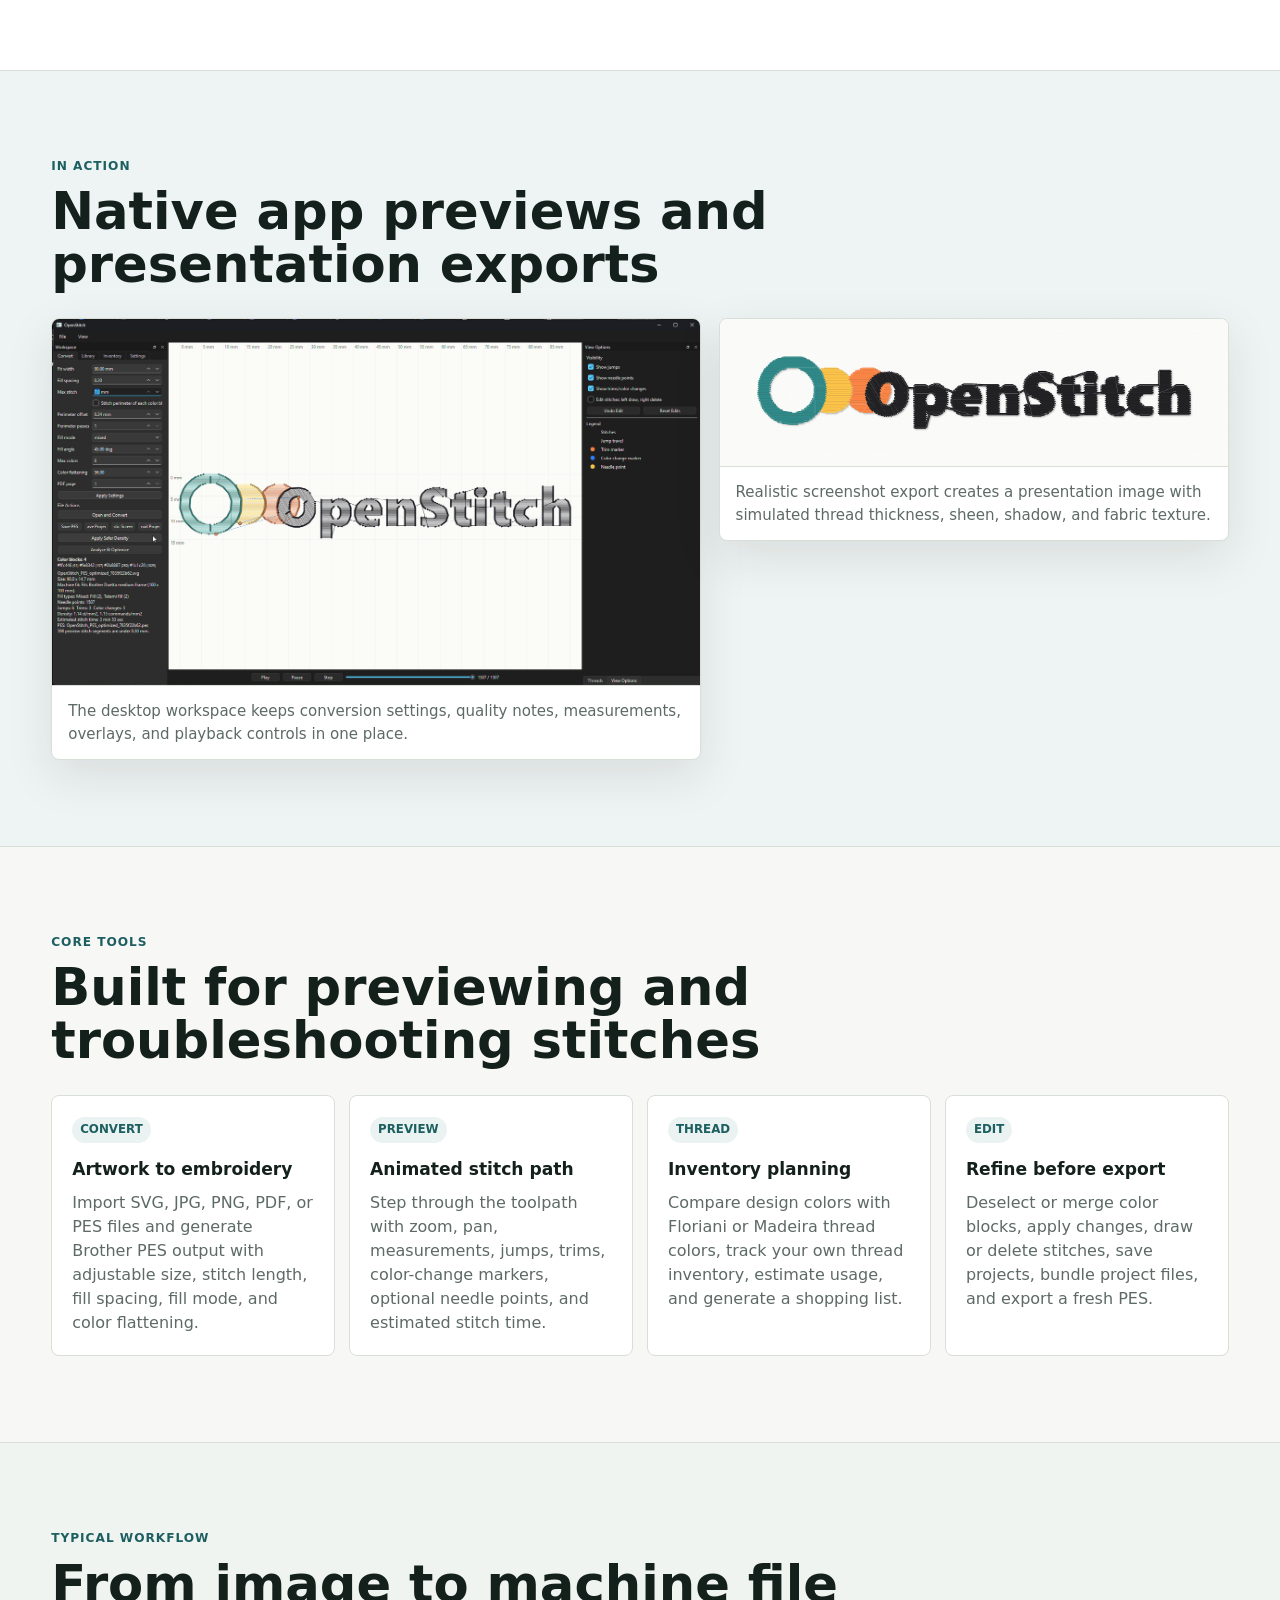
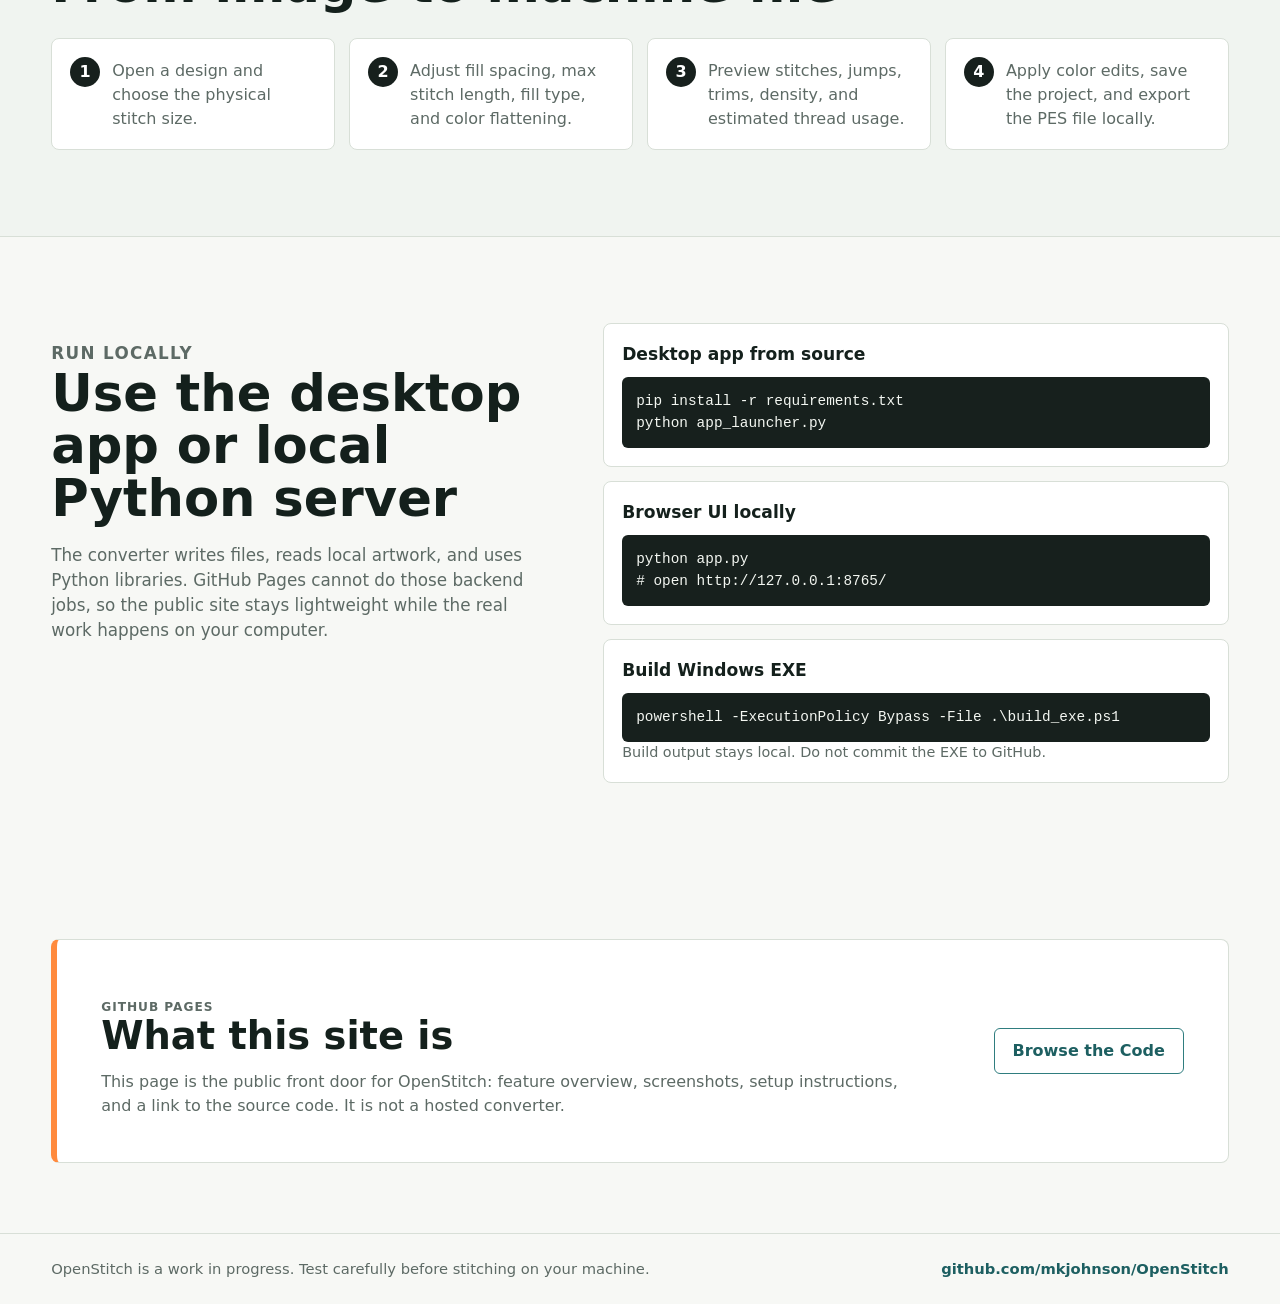
==== commit 08c45057: "Add app screenshots to docs site" ====
--- a/docs/index.html
+++ b/docs/index.html
@@ -15,6 +15,7 @@
     </a>
     <nav aria-label="Primary navigation">
       <a href="#examples">Examples</a>
+      <a href="#screenshots">Screenshots</a>
       <a href="#features">Features</a>
       <a href="#workflow">Workflow</a>
       <a href="#run">Run</a>
@@ -96,6 +97,27 @@
       </p>
     </section>
 
+    <section id="screenshots" class="section screenshots">
+      <div class="section-heading">
+        <p class="eyebrow">In action</p>
+        <h2>Native app previews and presentation exports</h2>
+      </div>
+      <div class="screenshot-grid">
+        <figure>
+          <img src="assets/screenshots/workspace-preview.png" alt="OpenStitch desktop app showing conversion settings, stitch preview, view options, and playback controls.">
+          <figcaption>
+            The desktop workspace keeps conversion settings, quality notes, measurements, overlays, and playback controls in one place.
+          </figcaption>
+        </figure>
+        <figure>
+          <img src="assets/screenshots/realistic-export.png" alt="OpenStitch realistic screenshot export with simulated thread thickness and fabric texture.">
+          <figcaption>
+            Realistic screenshot export creates a presentation image with simulated thread thickness, sheen, shadow, and fabric texture.
+          </figcaption>
+        </figure>
+      </div>
+    </section>
+
     <section id="features" class="section">
       <div class="section-heading">
         <p class="eyebrow">Core tools</p>
--- a/docs/styles.css
+++ b/docs/styles.css
@@ -324,6 +324,39 @@
   text-decoration: none;
 }
 
+.screenshots {
+  background: #eef4f3;
+}
+
+.screenshot-grid {
+  display: grid;
+  grid-template-columns: minmax(0, 1.12fr) minmax(320px, 0.88fr);
+  gap: 18px;
+  align-items: start;
+}
+
+.screenshot-grid figure {
+  margin: 0;
+  overflow: hidden;
+  border: 1px solid var(--line);
+  border-radius: 8px;
+  background: #ffffff;
+  box-shadow: 0 16px 48px rgba(18, 32, 28, 0.10);
+}
+
+.screenshot-grid img {
+  display: block;
+  width: 100%;
+  height: auto;
+}
+
+.screenshot-grid figcaption {
+  padding: 14px 16px;
+  border-top: 1px solid var(--line);
+  color: var(--muted);
+  font-size: 0.94rem;
+}
+
 .workflow {
   background: #f0f4f0;
 }
@@ -447,7 +480,8 @@
 
 @media (max-width: 1080px) {
   .hero,
-  .run-layout {
+  .run-layout,
+  .screenshot-grid {
     grid-template-columns: 1fr;
   }
 
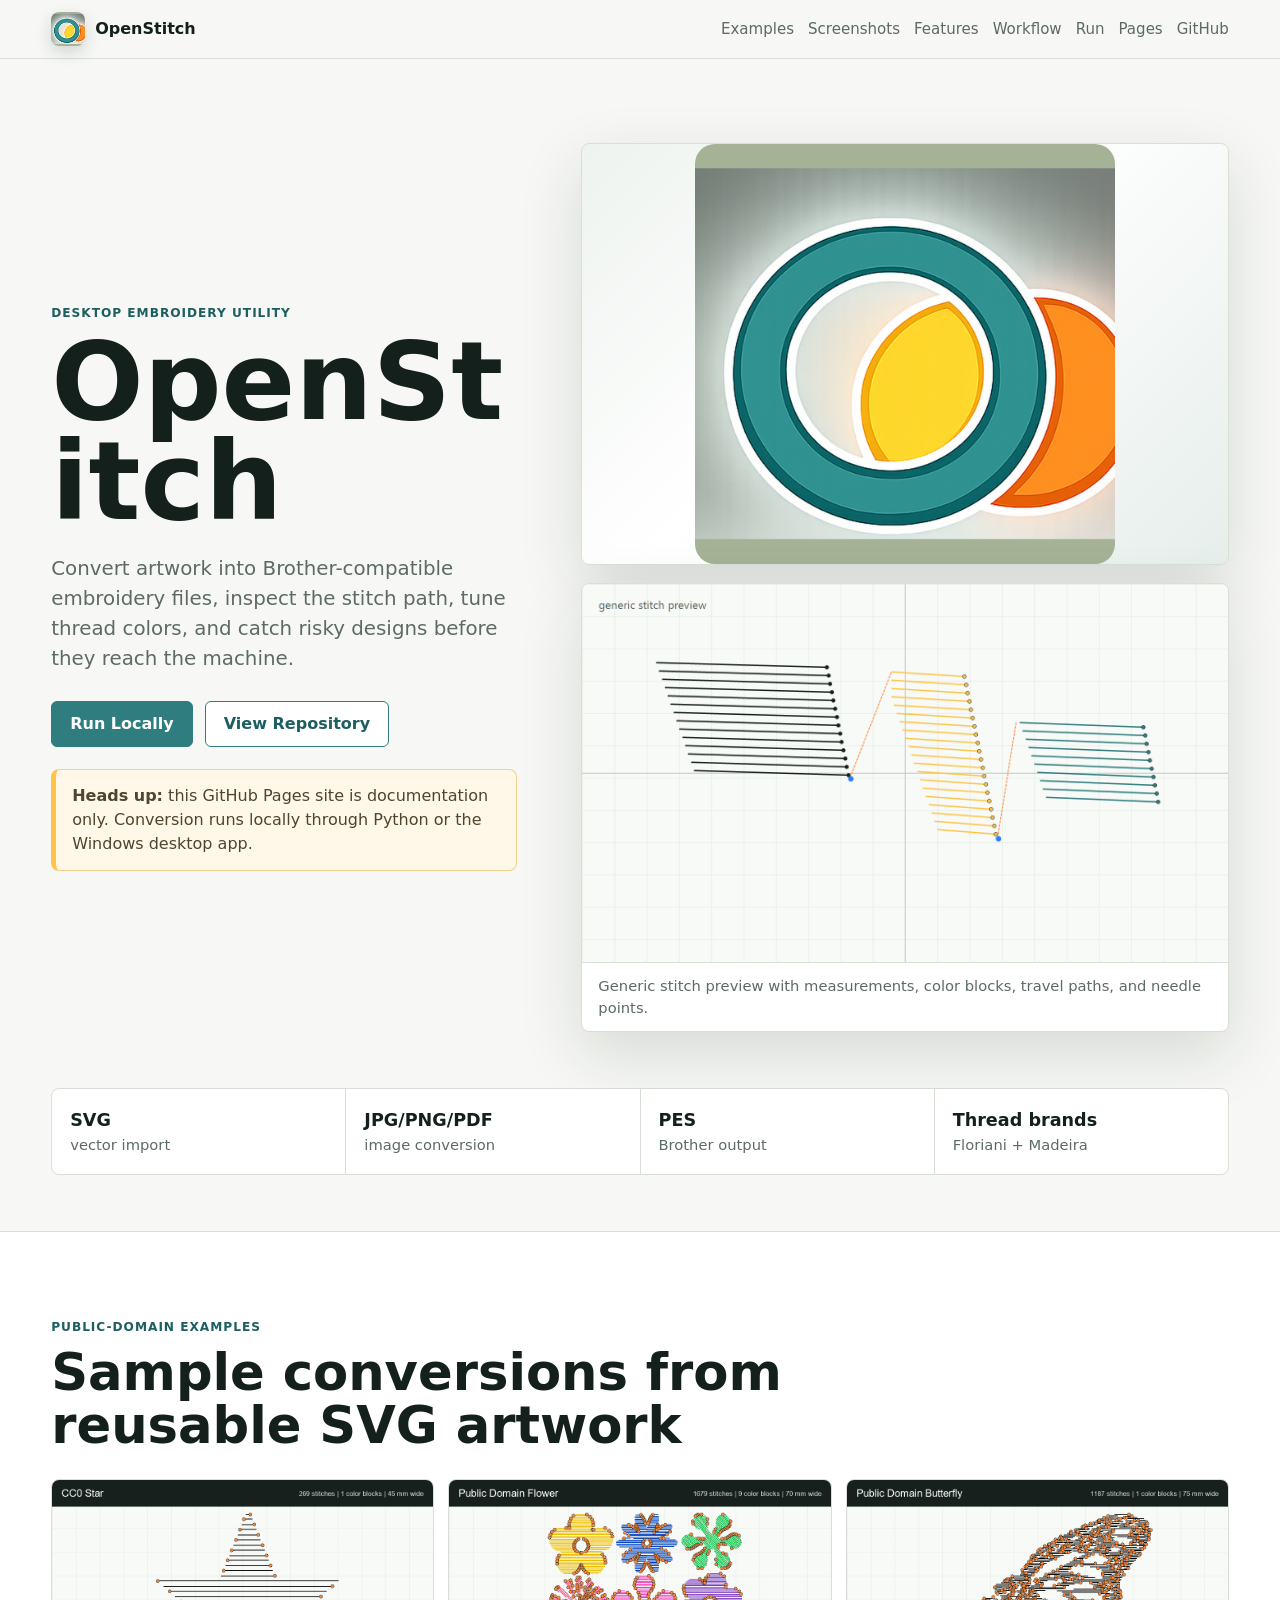
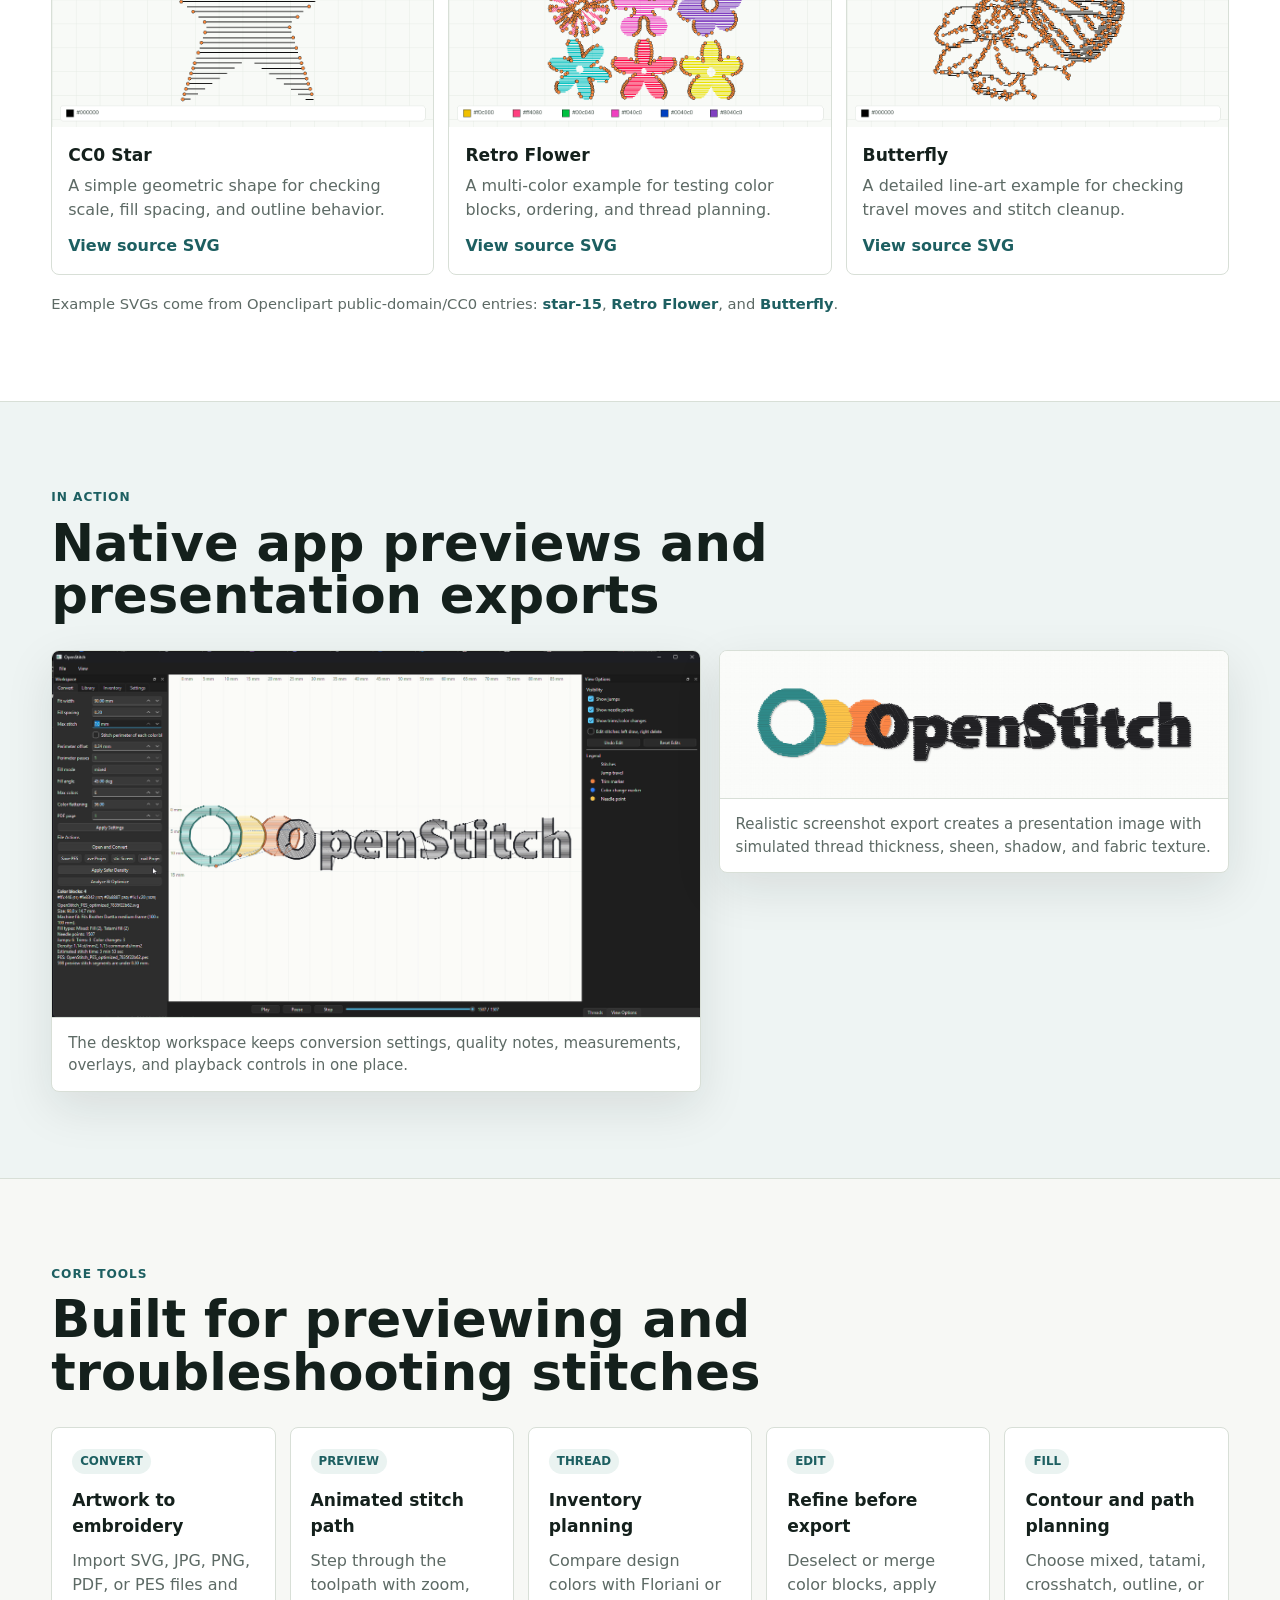
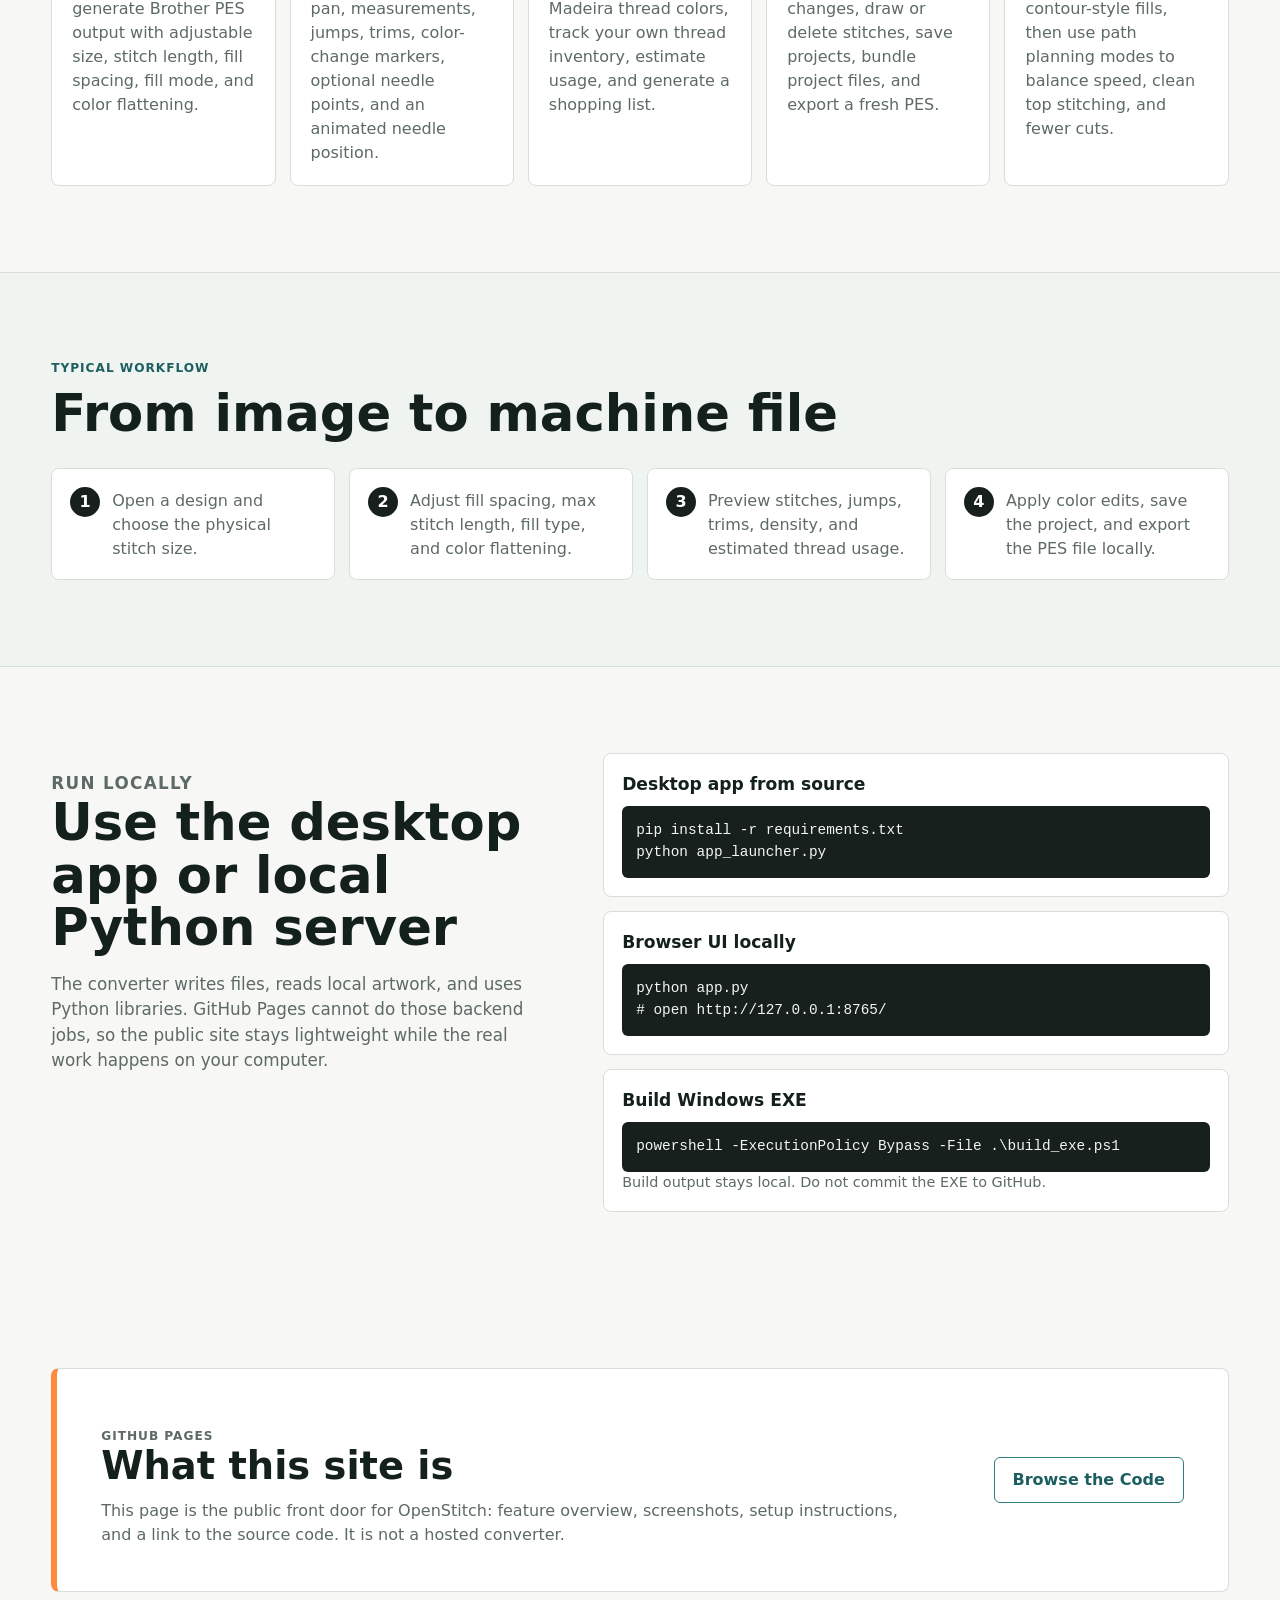
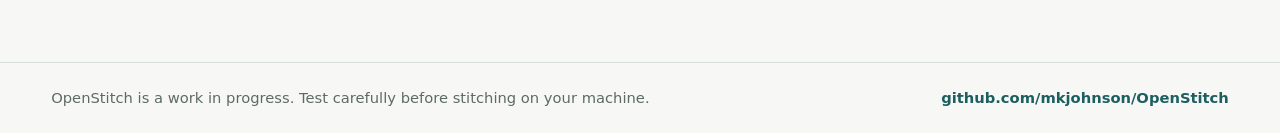
==== commit c4495b51: "Add app icon and improve contour playback" ====
--- a/docs/index.html
+++ b/docs/index.html
@@ -5,12 +5,14 @@
   <meta name="viewport" content="width=device-width, initial-scale=1">
   <title>OpenStitch</title>
   <meta name="description" content="OpenStitch converts SVG, image, PDF, and PES embroidery designs into Brother-compatible PES files with stitch-path previews.">
+  <link rel="icon" href="assets/openstitch.ico">
+  <link rel="apple-touch-icon" href="assets/openstitch-logo.png">
   <link rel="stylesheet" href="styles.css">
 </head>
 <body>
   <header class="site-header">
     <a class="brand" href="#top" aria-label="OpenStitch home">
-      <span class="brand-mark"></span>
+      <img class="brand-mark" src="assets/openstitch-logo.png" alt="" aria-hidden="true">
       <span>OpenStitch</span>
     </a>
     <nav aria-label="Primary navigation">
@@ -43,12 +45,17 @@
         </div>
       </div>
 
-      <figure class="preview">
-        <img src="assets/openstitch-preview.png" alt="Generic OpenStitch stitch preview with visible stitch rows, needle points, jumps, and color blocks.">
-        <figcaption>
-          Generic stitch preview with measurements, color blocks, travel paths, and needle points.
-        </figcaption>
-      </figure>
+      <div class="hero-visual">
+        <figure class="logo-card">
+          <img src="assets/openstitch-logo.png" alt="OpenStitch logo mark with teal, gold, and orange thread-inspired rings.">
+        </figure>
+        <figure class="preview">
+          <img src="assets/openstitch-preview.png" alt="Generic OpenStitch stitch preview with visible stitch rows, needle points, jumps, and color blocks.">
+          <figcaption>
+            Generic stitch preview with measurements, color blocks, travel paths, and needle points.
+          </figcaption>
+        </figure>
+      </div>
     </section>
 
     <section class="stats" aria-label="Supported capabilities">
@@ -132,7 +139,7 @@
         <article>
           <span class="card-label">Preview</span>
           <h3>Animated stitch path</h3>
-          <p>Step through the toolpath with zoom, pan, measurements, jumps, trims, color-change markers, optional needle points, and estimated stitch time.</p>
+          <p>Step through the toolpath with zoom, pan, measurements, jumps, trims, color-change markers, optional needle points, and an animated needle position.</p>
         </article>
         <article>
           <span class="card-label">Thread</span>
@@ -143,6 +150,11 @@
           <span class="card-label">Edit</span>
           <h3>Refine before export</h3>
           <p>Deselect or merge color blocks, apply changes, draw or delete stitches, save projects, bundle project files, and export a fresh PES.</p>
+        </article>
+        <article>
+          <span class="card-label">Fill</span>
+          <h3>Contour and path planning</h3>
+          <p>Choose mixed, tatami, crosshatch, outline, or contour-style fills, then use path planning modes to balance speed, clean top stitching, and fewer cuts.</p>
         </article>
       </div>
     </section>
--- a/docs/styles.css
+++ b/docs/styles.css
@@ -57,11 +57,11 @@
 }
 
 .brand-mark {
-  width: 18px;
-  height: 18px;
-  border: 3px solid var(--teal);
-  border-radius: 50%;
-  box-shadow: 10px 0 0 -3px var(--gold), 20px 0 0 -3px var(--coral);
+  width: 34px;
+  height: 34px;
+  border-radius: 8px;
+  object-fit: cover;
+  box-shadow: 0 6px 16px rgba(18, 32, 28, 0.16);
 }
 
 nav {
@@ -95,6 +95,11 @@
 
 .hero-copy {
   max-width: 700px;
+}
+
+.hero-visual {
+  display: grid;
+  gap: 18px;
 }
 
 .eyebrow {
@@ -181,6 +186,7 @@
   color: #4f4530;
 }
 
+.logo-card,
 .preview,
 .example-card,
 .feature-grid article,
@@ -197,6 +203,25 @@
   box-shadow: var(--shadow);
 }
 
+.logo-card {
+  display: grid;
+  min-height: 220px;
+  margin: 0;
+  place-items: center;
+  overflow: hidden;
+  background:
+    radial-gradient(circle at 54% 48%, rgba(255, 196, 70, 0.16), transparent 34%),
+    linear-gradient(135deg, #eef3ef, #ffffff 45%, #e6eeeb);
+  box-shadow: var(--shadow);
+}
+
+.logo-card img {
+  display: block;
+  width: min(78%, 420px);
+  height: auto;
+  border-radius: 20px;
+}
+
 .preview img,
 .example-card img {
   display: block;
@@ -254,7 +279,7 @@
 .feature-grid,
 .example-grid {
   display: grid;
-  grid-template-columns: repeat(4, minmax(0, 1fr));
+  grid-template-columns: repeat(5, minmax(0, 1fr));
   gap: 14px;
 }
 
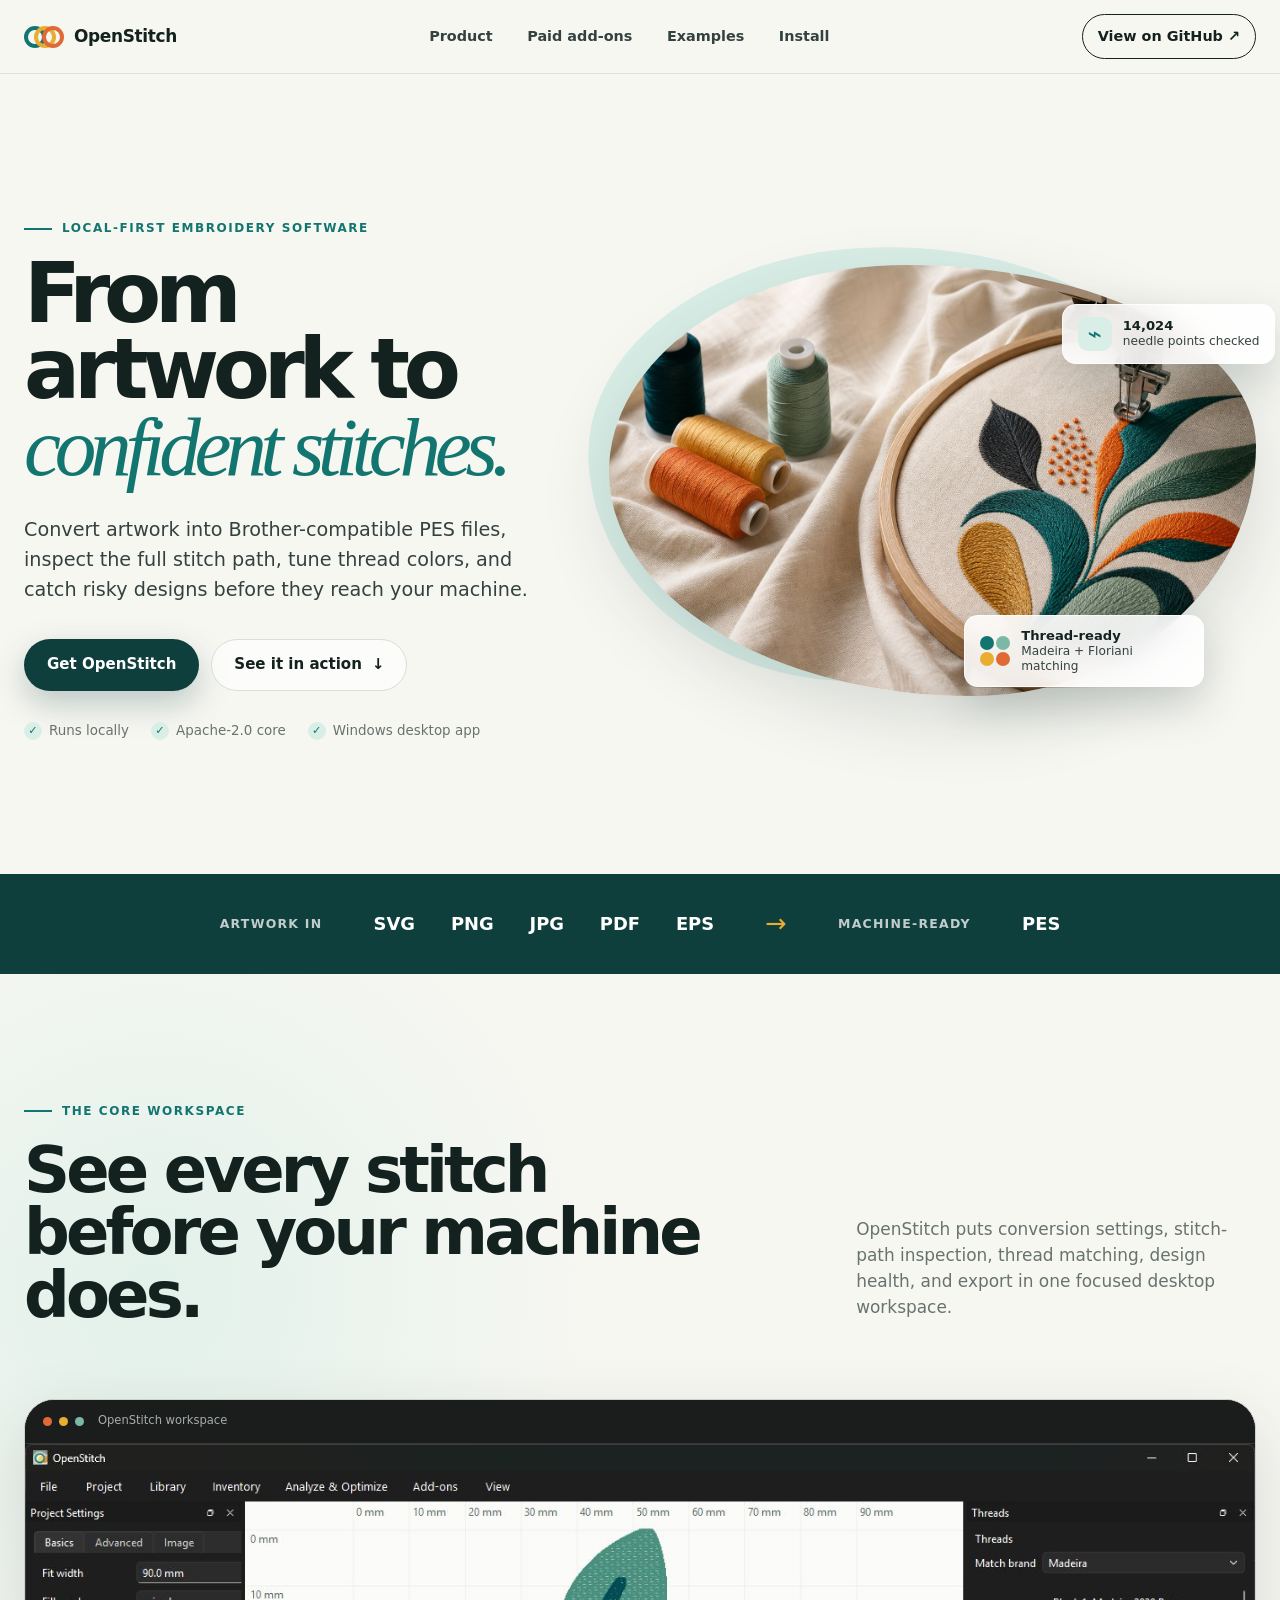
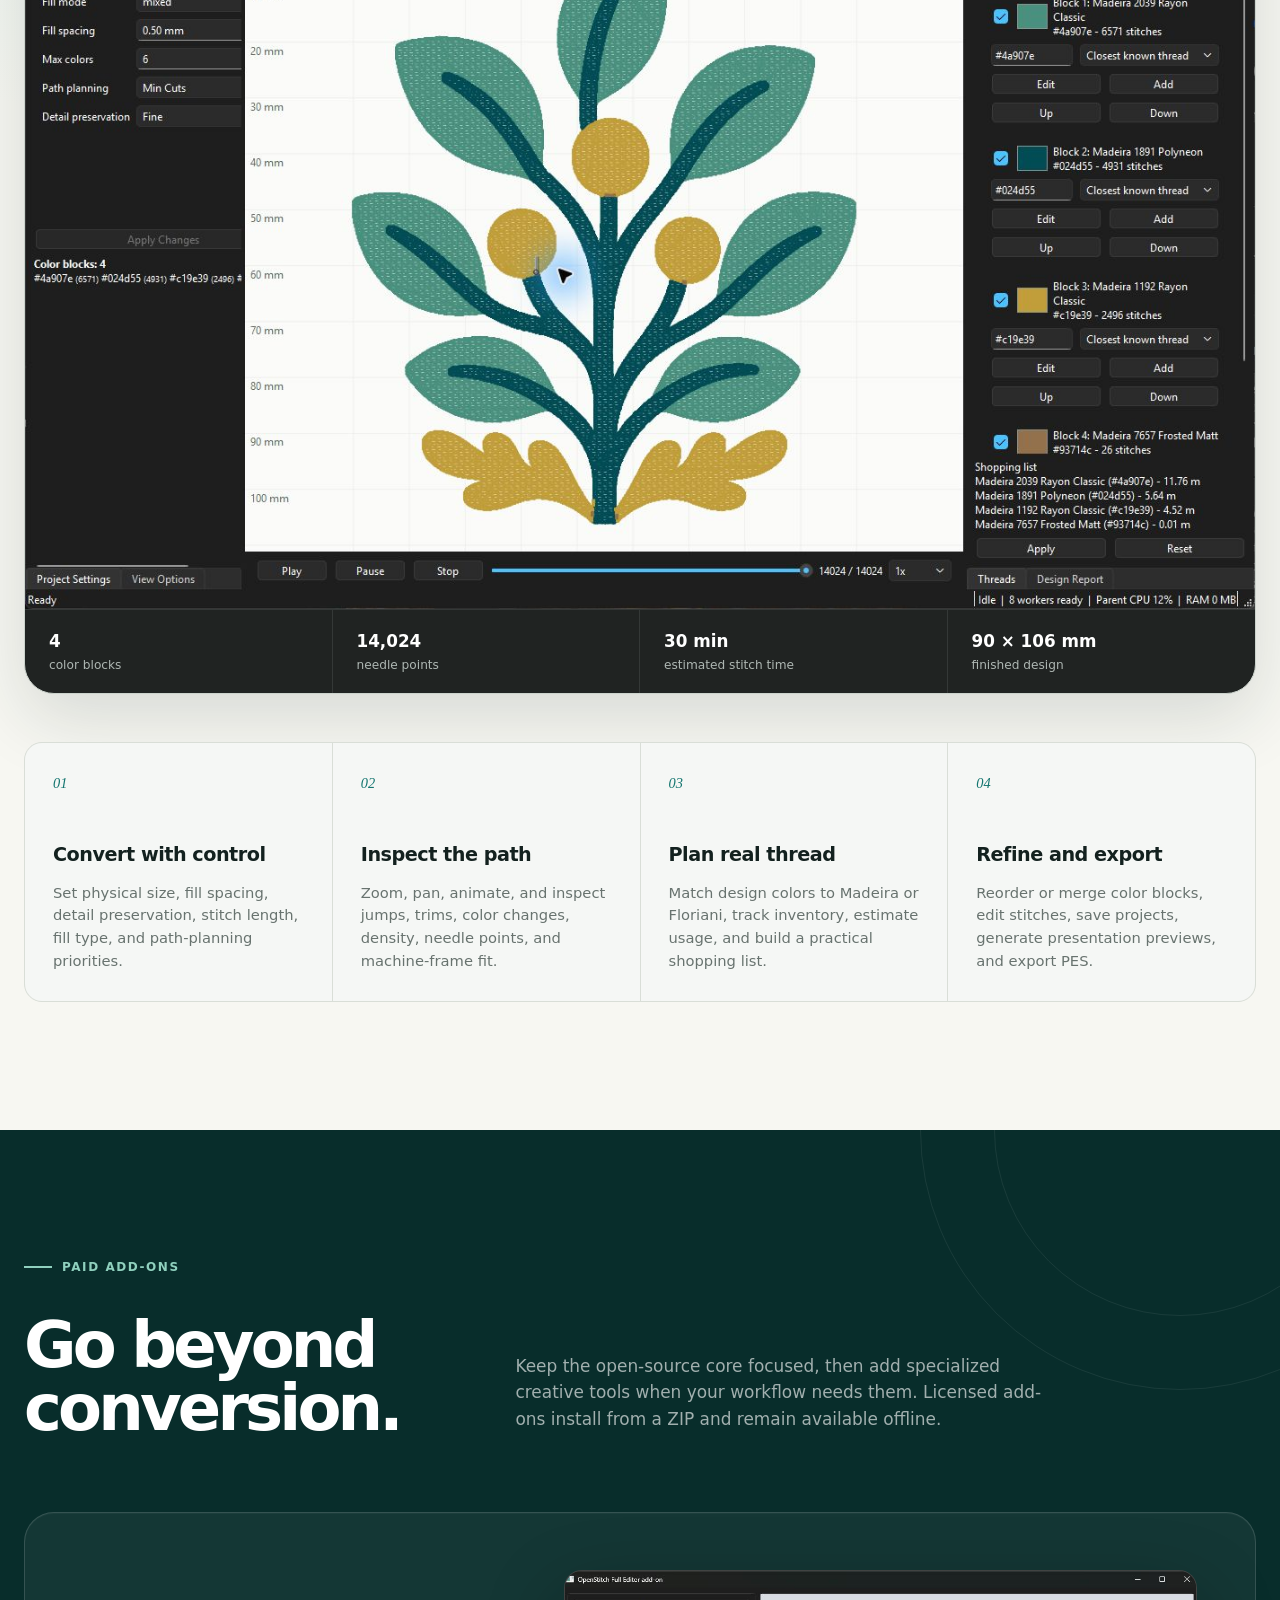
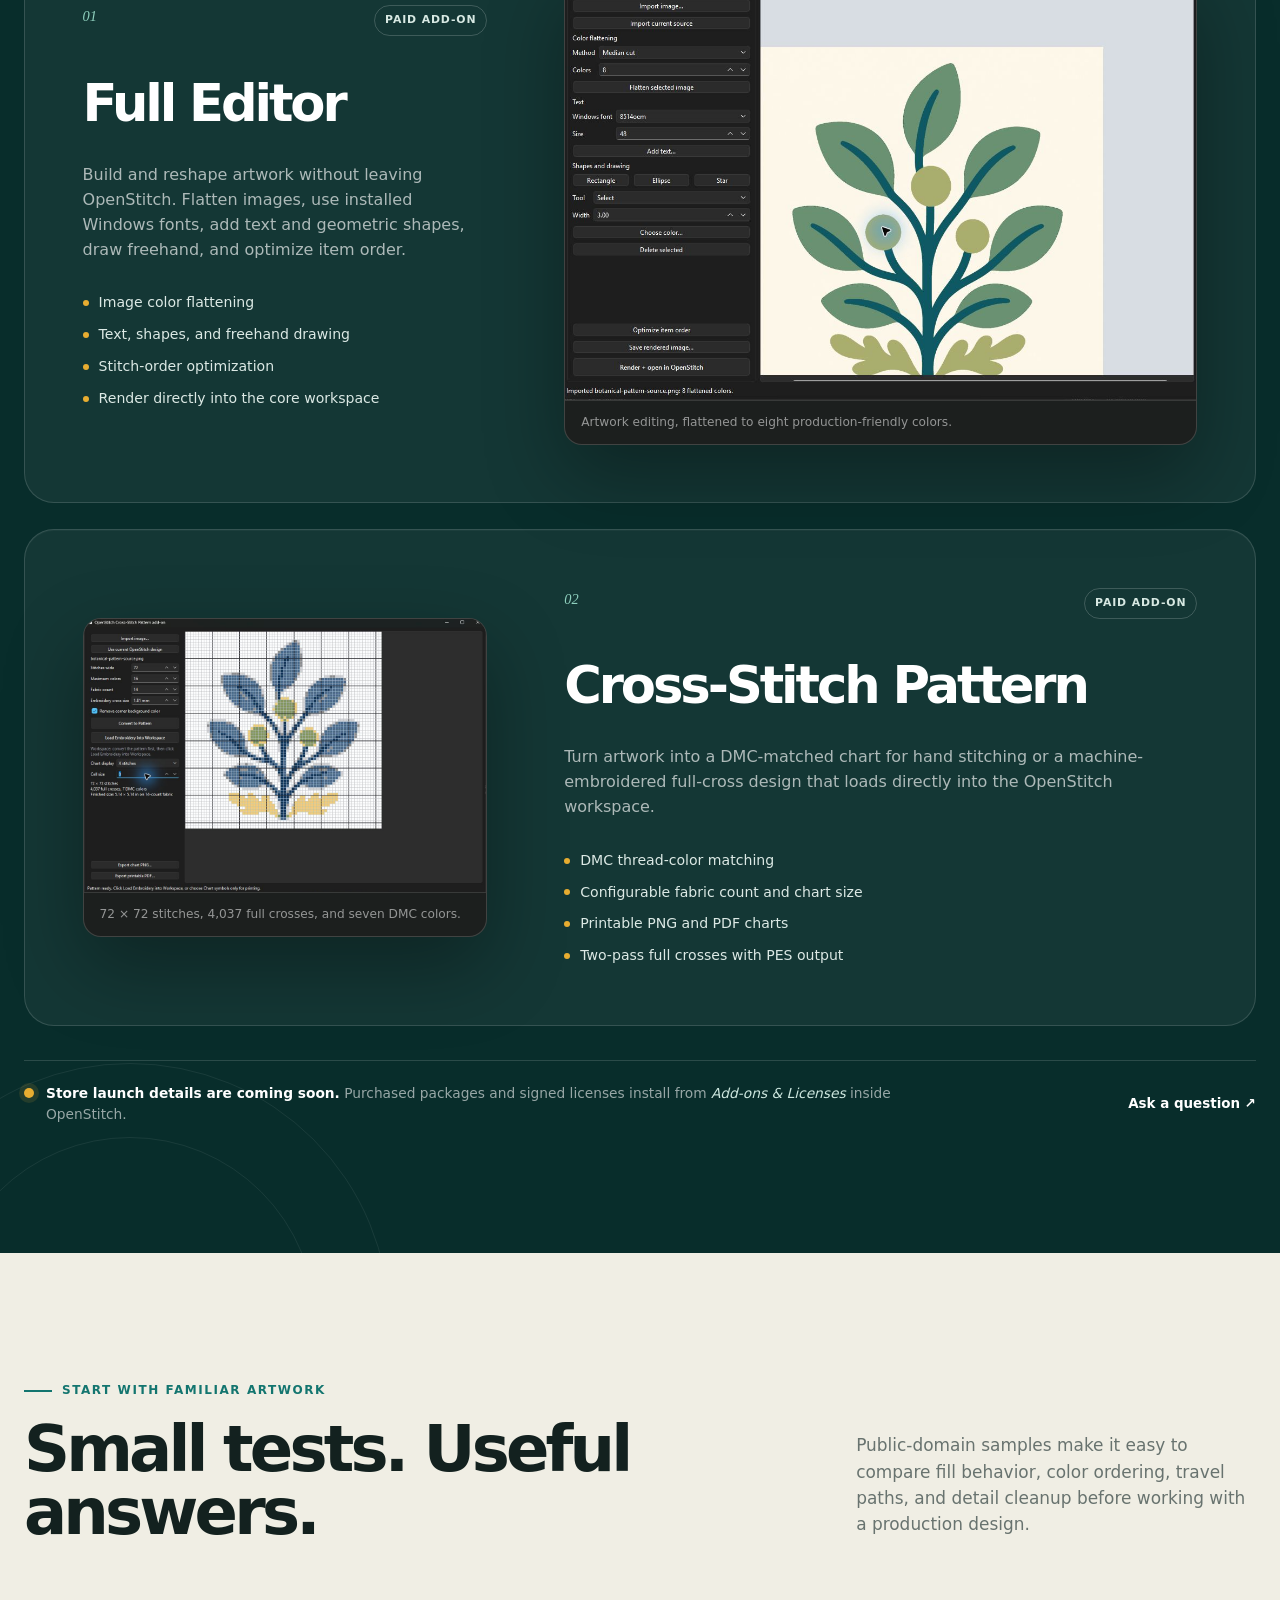
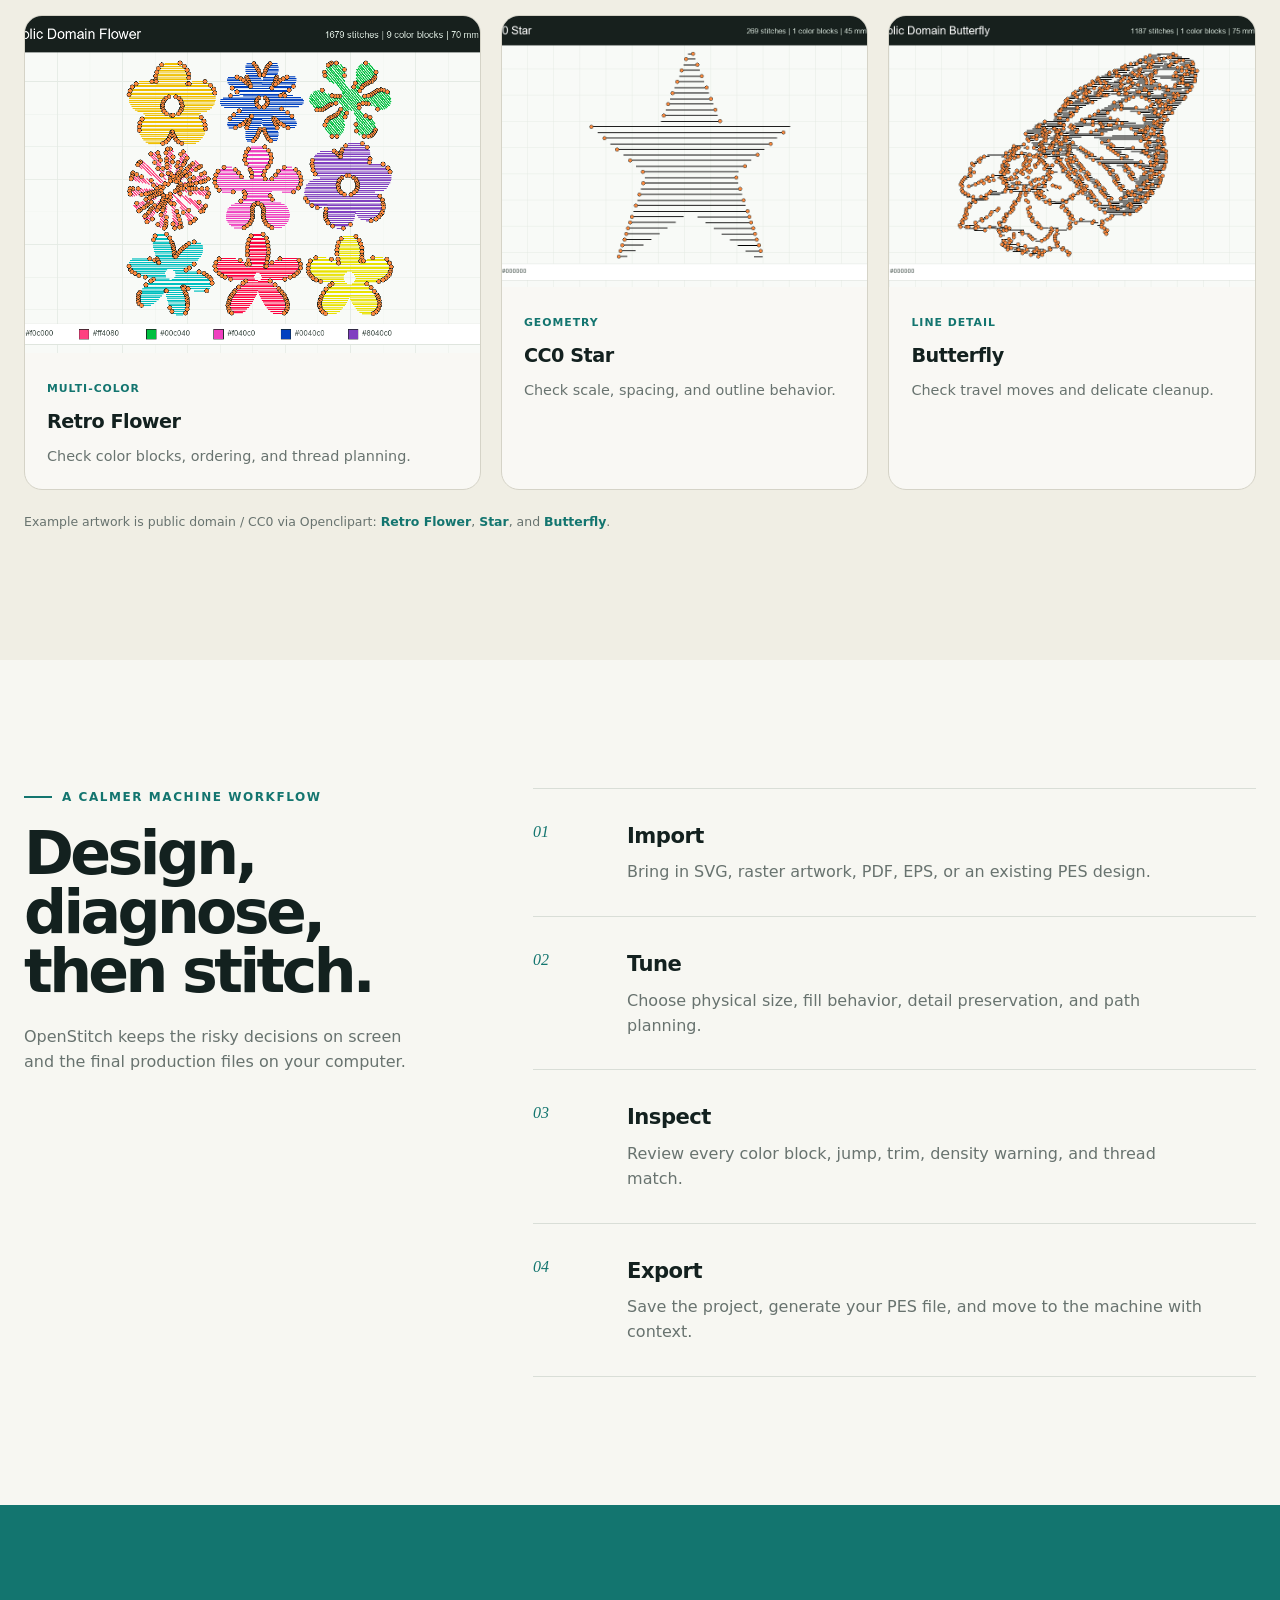
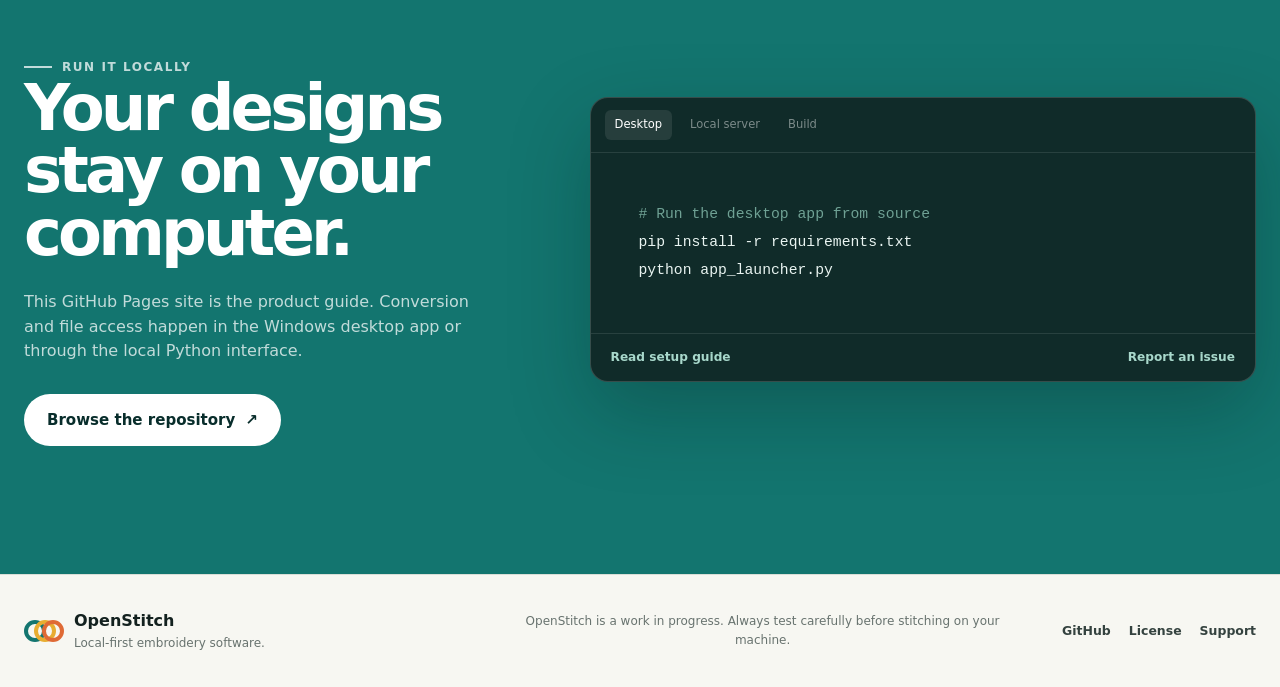
==== commit 3ab62fd0: "Refresh website and add-ons showcase" ====
--- a/docs/index.html
+++ b/docs/index.html
@@ -3,220 +3,284 @@
 <head>
   <meta charset="utf-8">
   <meta name="viewport" content="width=device-width, initial-scale=1">
-  <title>OpenStitch</title>
-  <meta name="description" content="OpenStitch converts SVG, image, PDF, and PES embroidery designs into Brother-compatible PES files with stitch-path previews.">
+  <title>OpenStitch — From artwork to confident stitches</title>
+  <meta name="description" content="OpenStitch is a local desktop embroidery studio for converting artwork to Brother PES, inspecting every stitch, matching thread colors, and extending the workflow with paid editing and cross-stitch add-ons.">
+  <meta name="theme-color" content="#0f3f3c">
+  <meta property="og:title" content="OpenStitch — From artwork to confident stitches">
+  <meta property="og:description" content="Convert, preview, refine, and export embroidery designs locally.">
+  <meta property="og:image" content="assets/graphics/embroidery-studio-hero.jpg">
   <link rel="icon" href="assets/openstitch.ico">
   <link rel="apple-touch-icon" href="assets/openstitch-logo.png">
   <link rel="stylesheet" href="styles.css">
 </head>
 <body>
+  <a class="skip-link" href="#main">Skip to content</a>
+
   <header class="site-header">
     <a class="brand" href="#top" aria-label="OpenStitch home">
-      <img class="brand-mark" src="assets/openstitch-logo.png" alt="" aria-hidden="true">
+      <span class="brand-mark" aria-hidden="true"><i></i><i></i><i></i></span>
       <span>OpenStitch</span>
     </a>
     <nav aria-label="Primary navigation">
+      <a href="#product">Product</a>
+      <a href="#addons">Paid add-ons</a>
       <a href="#examples">Examples</a>
-      <a href="#screenshots">Screenshots</a>
-      <a href="#features">Features</a>
-      <a href="#workflow">Workflow</a>
-      <a href="#run">Run</a>
-      <a href="#pages">Pages</a>
+      <a href="#install">Install</a>
+    </nav>
+    <a class="header-cta" href="https://github.com/mkjohnson/OpenStitch">
+      View on GitHub <span aria-hidden="true">↗</span>
+    </a>
+  </header>
+
+  <main id="main">
+    <section class="hero" id="top">
+      <div class="hero-copy">
+        <p class="eyebrow"><span></span> Local-first embroidery software</p>
+        <h1>From artwork to <em>confident stitches.</em></h1>
+        <p class="hero-lede">
+          Convert artwork into Brother-compatible PES files, inspect the full stitch path,
+          tune thread colors, and catch risky designs before they reach your machine.
+        </p>
+        <div class="hero-actions">
+          <a class="button button-primary" href="#install">Get OpenStitch</a>
+          <a class="button button-quiet" href="#product">
+            See it in action <span aria-hidden="true">↓</span>
+          </a>
+        </div>
+        <div class="hero-meta" aria-label="Product highlights">
+          <span><b aria-hidden="true">✓</b> Runs locally</span>
+          <span><b aria-hidden="true">✓</b> Apache-2.0 core</span>
+          <span><b aria-hidden="true">✓</b> Windows desktop app</span>
+        </div>
+      </div>
+
+      <div class="hero-media">
+        <img src="assets/graphics/embroidery-studio-hero.jpg" alt="A modern botanical embroidery design being stitched in a hoop beside teal, green, gold, and orange thread spools.">
+        <div class="hero-float hero-float-top">
+          <span class="float-icon">⌁</span>
+          <span><b>14,024</b> needle points checked</span>
+        </div>
+        <div class="hero-float hero-float-bottom">
+          <span class="thread-dots" aria-hidden="true"><i></i><i></i><i></i><i></i></span>
+          <span><b>Thread-ready</b> Madeira + Floriani matching</span>
+        </div>
+      </div>
+    </section>
+
+    <section class="format-rail" aria-label="Supported formats and output">
+      <p>Artwork in</p>
+      <div class="formats"><span>SVG</span><span>PNG</span><span>JPG</span><span>PDF</span><span>EPS</span></div>
+      <span class="rail-arrow" aria-hidden="true">→</span>
+      <p>Machine-ready</p>
+      <strong>PES</strong>
+    </section>
+
+    <section class="section product" id="product">
+      <div class="section-intro split-intro">
+        <div>
+          <p class="eyebrow"><span></span> The core workspace</p>
+          <h2>See every stitch before your machine does.</h2>
+        </div>
+        <p>
+          OpenStitch puts conversion settings, stitch-path inspection, thread matching,
+          design health, and export in one focused desktop workspace.
+        </p>
+      </div>
+
+      <figure class="workspace-shot media-frame">
+        <div class="window-chrome" aria-hidden="true"><i></i><i></i><i></i><span>OpenStitch workspace</span></div>
+        <img src="assets/screenshots/workspace-botanical.jpg" alt="OpenStitch desktop workspace showing a botanical stitch preview, project settings, Madeira thread matches, color blocks, and playback controls.">
+        <figcaption>
+          <span><b>4</b> color blocks</span>
+          <span><b>14,024</b> needle points</span>
+          <span><b>30 min</b> estimated stitch time</span>
+          <span><b>90 × 106 mm</b> finished design</span>
+        </figcaption>
+      </figure>
+
+      <div class="capability-grid">
+        <article>
+          <span class="cap-number">01</span>
+          <h3>Convert with control</h3>
+          <p>Set physical size, fill spacing, detail preservation, stitch length, fill type, and path-planning priorities.</p>
+        </article>
+        <article>
+          <span class="cap-number">02</span>
+          <h3>Inspect the path</h3>
+          <p>Zoom, pan, animate, and inspect jumps, trims, color changes, density, needle points, and machine-frame fit.</p>
+        </article>
+        <article>
+          <span class="cap-number">03</span>
+          <h3>Plan real thread</h3>
+          <p>Match design colors to Madeira or Floriani, track inventory, estimate usage, and build a practical shopping list.</p>
+        </article>
+        <article>
+          <span class="cap-number">04</span>
+          <h3>Refine and export</h3>
+          <p>Reorder or merge color blocks, edit stitches, save projects, generate presentation previews, and export PES.</p>
+        </article>
+      </div>
+    </section>
+
+    <section class="section addons" id="addons">
+      <div class="addon-orbit addon-orbit-one" aria-hidden="true"></div>
+      <div class="addon-orbit addon-orbit-two" aria-hidden="true"></div>
+      <div class="section-intro addon-intro">
+        <p class="eyebrow eyebrow-light"><span></span> Paid add-ons</p>
+        <h2>Go beyond conversion.</h2>
+        <p>
+          Keep the open-source core focused, then add specialized creative tools when your
+          workflow needs them. Licensed add-ons install from a ZIP and remain available offline.
+        </p>
+      </div>
+
+      <div class="addon-grid">
+        <article class="addon-card">
+          <div class="addon-card-copy">
+            <div class="addon-title-row">
+              <span class="addon-index">01</span>
+              <span class="pill">Paid add-on</span>
+            </div>
+            <h3>Full Editor</h3>
+            <p>
+              Build and reshape artwork without leaving OpenStitch. Flatten images, use installed
+              Windows fonts, add text and geometric shapes, draw freehand, and optimize item order.
+            </p>
+            <ul class="feature-list">
+              <li>Image color flattening</li>
+              <li>Text, shapes, and freehand drawing</li>
+              <li>Stitch-order optimization</li>
+              <li>Render directly into the core workspace</li>
+            </ul>
+          </div>
+          <figure class="addon-figure">
+            <img src="assets/screenshots/full-editor-botanical.jpg" alt="OpenStitch Full Editor add-on showing a botanical design and controls for flattening, fonts, text, shapes, drawing, and optimization.">
+            <figcaption>Artwork editing, flattened to eight production-friendly colors.</figcaption>
+          </figure>
+        </article>
+
+        <article class="addon-card addon-card-reverse">
+          <div class="addon-card-copy">
+            <div class="addon-title-row">
+              <span class="addon-index">02</span>
+              <span class="pill">Paid add-on</span>
+            </div>
+            <h3>Cross-Stitch Pattern</h3>
+            <p>
+              Turn artwork into a DMC-matched chart for hand stitching or a machine-embroidered
+              full-cross design that loads directly into the OpenStitch workspace.
+            </p>
+            <ul class="feature-list">
+              <li>DMC thread-color matching</li>
+              <li>Configurable fabric count and chart size</li>
+              <li>Printable PNG and PDF charts</li>
+              <li>Two-pass full crosses with PES output</li>
+            </ul>
+          </div>
+          <figure class="addon-figure">
+            <img src="assets/screenshots/cross-stitch-botanical.jpg" alt="OpenStitch Cross-Stitch Pattern add-on showing a 72 by 72 botanical chart with DMC-matched colors and export controls.">
+            <figcaption>72 × 72 stitches, 4,037 full crosses, and seven DMC colors.</figcaption>
+          </figure>
+        </article>
+      </div>
+
+      <div class="addon-note">
+        <div>
+          <span class="status-dot" aria-hidden="true"></span>
+          <p><b>Store launch details are coming soon.</b> Purchased packages and signed licenses install from <em>Add-ons &amp; Licenses</em> inside OpenStitch.</p>
+        </div>
+        <a href="https://github.com/mkjohnson/OpenStitch/issues">Ask a question <span aria-hidden="true">↗</span></a>
+      </div>
+    </section>
+
+    <section class="section examples" id="examples">
+      <div class="section-intro split-intro">
+        <div>
+          <p class="eyebrow"><span></span> Start with familiar artwork</p>
+          <h2>Small tests. Useful answers.</h2>
+        </div>
+        <p>
+          Public-domain samples make it easy to compare fill behavior, color ordering, travel paths,
+          and detail cleanup before working with a production design.
+        </p>
+      </div>
+
+      <div class="example-grid">
+        <article class="example-card example-card-wide">
+          <a class="example-image" href="https://github.com/mkjohnson/OpenStitch/blob/main/examples/public-domain/retro-flower.svg" aria-label="View the Retro Flower source SVG on GitHub">
+            <img src="assets/examples/retro-flower.png" alt="OpenStitch stitch preview generated from a public-domain retro flower SVG.">
+          </a>
+          <div><span>Multi-color</span><h3>Retro Flower</h3><p>Check color blocks, ordering, and thread planning.</p></div>
+        </article>
+        <article class="example-card">
+          <a class="example-image" href="https://github.com/mkjohnson/OpenStitch/blob/main/examples/public-domain/star-15.svg" aria-label="View the Star source SVG on GitHub">
+            <img src="assets/examples/star-15.png" alt="OpenStitch stitch preview generated from a CC0 star SVG.">
+          </a>
+          <div><span>Geometry</span><h3>CC0 Star</h3><p>Check scale, spacing, and outline behavior.</p></div>
+        </article>
+        <article class="example-card">
+          <a class="example-image" href="https://github.com/mkjohnson/OpenStitch/blob/main/examples/public-domain/butterfly.svg" aria-label="View the Butterfly source SVG on GitHub">
+            <img src="assets/examples/butterfly.png" alt="OpenStitch stitch preview generated from a public-domain butterfly SVG.">
+          </a>
+          <div><span>Line detail</span><h3>Butterfly</h3><p>Check travel moves and delicate cleanup.</p></div>
+        </article>
+      </div>
+      <p class="source-note">
+        Example artwork is public domain / CC0 via Openclipart:
+        <a href="https://openclipart.org/detail/182782/retro-flower-by-nizips-182782">Retro Flower</a>,
+        <a href="https://openclipart.org/detail/260835/star15">Star</a>, and
+        <a href="https://openclipart.org/detail/237959/Butterfly">Butterfly</a>.
+      </p>
+    </section>
+
+    <section class="section workflow" aria-labelledby="workflow-title">
+      <div class="workflow-copy">
+        <p class="eyebrow"><span></span> A calmer machine workflow</p>
+        <h2 id="workflow-title">Design, diagnose, then stitch.</h2>
+        <p>OpenStitch keeps the risky decisions on screen and the final production files on your computer.</p>
+      </div>
+      <ol class="steps">
+        <li><span>01</span><div><h3>Import</h3><p>Bring in SVG, raster artwork, PDF, EPS, or an existing PES design.</p></div></li>
+        <li><span>02</span><div><h3>Tune</h3><p>Choose physical size, fill behavior, detail preservation, and path planning.</p></div></li>
+        <li><span>03</span><div><h3>Inspect</h3><p>Review every color block, jump, trim, density warning, and thread match.</p></div></li>
+        <li><span>04</span><div><h3>Export</h3><p>Save the project, generate your PES file, and move to the machine with context.</p></div></li>
+      </ol>
+    </section>
+
+    <section class="section install" id="install">
+      <div class="install-copy">
+        <p class="eyebrow eyebrow-light"><span></span> Run it locally</p>
+        <h2>Your designs stay on your computer.</h2>
+        <p>
+          This GitHub Pages site is the product guide. Conversion and file access happen in the
+          Windows desktop app or through the local Python interface.
+        </p>
+        <a class="button button-light" href="https://github.com/mkjohnson/OpenStitch">Browse the repository <span aria-hidden="true">↗</span></a>
+      </div>
+      <div class="install-panel">
+        <div class="code-tabs" aria-hidden="true"><span class="active">Desktop</span><span>Local server</span><span>Build</span></div>
+        <pre><code><span class="code-comment"># Run the desktop app from source</span>
+pip install -r requirements.txt
+python app_launcher.py</code></pre>
+        <div class="install-links">
+          <a href="https://github.com/mkjohnson/OpenStitch#readme">Read setup guide</a>
+          <a href="https://github.com/mkjohnson/OpenStitch/issues">Report an issue</a>
+        </div>
+      </div>
+    </section>
+  </main>
+
+  <footer>
+    <div class="footer-brand">
+      <span class="brand-mark" aria-hidden="true"><i></i><i></i><i></i></span>
+      <div><b>OpenStitch</b><span>Local-first embroidery software.</span></div>
+    </div>
+    <p>OpenStitch is a work in progress. Always test carefully before stitching on your machine.</p>
+    <div class="footer-links">
       <a href="https://github.com/mkjohnson/OpenStitch">GitHub</a>
-    </nav>
-  </header>
-
-  <main id="top">
-    <section class="hero">
-      <div class="hero-copy">
-        <p class="eyebrow">Desktop embroidery utility</p>
-        <h1>OpenStitch</h1>
-        <p class="lede">
-          Convert artwork into Brother-compatible embroidery files, inspect the stitch path,
-          tune thread colors, and catch risky designs before they reach the machine.
-        </p>
-        <div class="actions">
-          <a class="button primary" href="#run">Run Locally</a>
-          <a class="button secondary" href="https://github.com/mkjohnson/OpenStitch">View Repository</a>
-        </div>
-        <div class="hero-note" role="note">
-          <strong>Heads up:</strong> this GitHub Pages site is documentation only.
-          Conversion runs locally through Python or the Windows desktop app.
-        </div>
-      </div>
-
-      <div class="hero-visual">
-        <figure class="logo-card">
-          <img src="assets/openstitch-logo.png" alt="OpenStitch logo mark with teal, gold, and orange thread-inspired rings.">
-        </figure>
-        <figure class="preview">
-          <img src="assets/openstitch-preview.png" alt="Generic OpenStitch stitch preview with visible stitch rows, needle points, jumps, and color blocks.">
-          <figcaption>
-            Generic stitch preview with measurements, color blocks, travel paths, and needle points.
-          </figcaption>
-        </figure>
-      </div>
-    </section>
-
-    <section class="stats" aria-label="Supported capabilities">
-      <div><strong>SVG</strong><span>vector import</span></div>
-      <div><strong>JPG/PNG/PDF</strong><span>image conversion</span></div>
-      <div><strong>PES</strong><span>Brother output</span></div>
-      <div><strong>Thread brands</strong><span>Floriani + Madeira</span></div>
-    </section>
-
-    <section id="examples" class="section examples">
-      <div class="section-heading">
-        <p class="eyebrow">Public-domain examples</p>
-        <h2>Sample conversions from reusable SVG artwork</h2>
-      </div>
-      <div class="example-grid">
-        <article class="example-card">
-          <img src="assets/examples/star-15.png" alt="OpenStitch preview generated from a CC0 star SVG.">
-          <div>
-            <h3>CC0 Star</h3>
-            <p>A simple geometric shape for checking scale, fill spacing, and outline behavior.</p>
-            <a href="https://github.com/mkjohnson/OpenStitch/blob/main/examples/public-domain/star-15.svg">View source SVG</a>
-          </div>
-        </article>
-        <article class="example-card">
-          <img src="assets/examples/retro-flower.png" alt="OpenStitch preview generated from a public-domain retro flower SVG.">
-          <div>
-            <h3>Retro Flower</h3>
-            <p>A multi-color example for testing color blocks, ordering, and thread planning.</p>
-            <a href="https://github.com/mkjohnson/OpenStitch/blob/main/examples/public-domain/retro-flower.svg">View source SVG</a>
-          </div>
-        </article>
-        <article class="example-card">
-          <img src="assets/examples/butterfly.png" alt="OpenStitch preview generated from a public-domain butterfly SVG.">
-          <div>
-            <h3>Butterfly</h3>
-            <p>A detailed line-art example for checking travel moves and stitch cleanup.</p>
-            <a href="https://github.com/mkjohnson/OpenStitch/blob/main/examples/public-domain/butterfly.svg">View source SVG</a>
-          </div>
-        </article>
-      </div>
-      <p class="source-note">
-        Example SVGs come from Openclipart public-domain/CC0 entries:
-        <a href="https://openclipart.org/detail/260835/star15">star-15</a>,
-        <a href="https://openclipart.org/detail/182782/retro-flower-by-nizips-182782">Retro Flower</a>,
-        and <a href="https://openclipart.org/detail/237959/Butterfly">Butterfly</a>.
-      </p>
-    </section>
-
-    <section id="screenshots" class="section screenshots">
-      <div class="section-heading">
-        <p class="eyebrow">In action</p>
-        <h2>Native app previews and presentation exports</h2>
-      </div>
-      <div class="screenshot-grid">
-        <figure>
-          <img src="assets/screenshots/workspace-preview.png" alt="OpenStitch desktop app showing conversion settings, stitch preview, view options, and playback controls.">
-          <figcaption>
-            The desktop workspace keeps conversion settings, quality notes, measurements, overlays, and playback controls in one place.
-          </figcaption>
-        </figure>
-        <figure>
-          <img src="assets/screenshots/realistic-export.png" alt="OpenStitch realistic screenshot export with simulated thread thickness and fabric texture.">
-          <figcaption>
-            Realistic screenshot export creates a presentation image with simulated thread thickness, sheen, shadow, and fabric texture.
-          </figcaption>
-        </figure>
-      </div>
-    </section>
-
-    <section id="features" class="section">
-      <div class="section-heading">
-        <p class="eyebrow">Core tools</p>
-        <h2>Built for previewing and troubleshooting stitches</h2>
-      </div>
-      <div class="feature-grid">
-        <article>
-          <span class="card-label">Convert</span>
-          <h3>Artwork to embroidery</h3>
-          <p>Import SVG, JPG, PNG, PDF, or PES files and generate Brother PES output with adjustable size, stitch length, fill spacing, fill mode, and color flattening.</p>
-        </article>
-        <article>
-          <span class="card-label">Preview</span>
-          <h3>Animated stitch path</h3>
-          <p>Step through the toolpath with zoom, pan, measurements, jumps, trims, color-change markers, optional needle points, and an animated needle position.</p>
-        </article>
-        <article>
-          <span class="card-label">Thread</span>
-          <h3>Inventory planning</h3>
-          <p>Compare design colors with Floriani or Madeira thread colors, track your own thread inventory, estimate usage, and generate a shopping list.</p>
-        </article>
-        <article>
-          <span class="card-label">Edit</span>
-          <h3>Refine before export</h3>
-          <p>Deselect or merge color blocks, apply changes, draw or delete stitches, save projects, bundle project files, and export a fresh PES.</p>
-        </article>
-        <article>
-          <span class="card-label">Fill</span>
-          <h3>Contour and path planning</h3>
-          <p>Choose mixed, tatami, crosshatch, outline, or contour-style fills, then use path planning modes to balance speed, clean top stitching, and fewer cuts.</p>
-        </article>
-      </div>
-    </section>
-
-    <section id="workflow" class="section workflow">
-      <div class="section-heading">
-        <p class="eyebrow">Typical workflow</p>
-        <h2>From image to machine file</h2>
-      </div>
-      <ol class="steps">
-        <li><span>1</span><p>Open a design and choose the physical stitch size.</p></li>
-        <li><span>2</span><p>Adjust fill spacing, max stitch length, fill type, and color flattening.</p></li>
-        <li><span>3</span><p>Preview stitches, jumps, trims, density, and estimated thread usage.</p></li>
-        <li><span>4</span><p>Apply color edits, save the project, and export the PES file locally.</p></li>
-      </ol>
-    </section>
-
-    <section id="run" class="section run-layout">
-      <div>
-        <p class="eyebrow">Run locally</p>
-        <h2>Use the desktop app or local Python server</h2>
-        <p>
-          The converter writes files, reads local artwork, and uses Python libraries. GitHub Pages
-          cannot do those backend jobs, so the public site stays lightweight while the real work
-          happens on your computer.
-        </p>
-      </div>
-      <div class="command-grid">
-        <article class="command-panel">
-          <h3>Desktop app from source</h3>
-          <pre><code>pip install -r requirements.txt
-python app_launcher.py</code></pre>
-        </article>
-        <article class="command-panel">
-          <h3>Browser UI locally</h3>
-          <pre><code>python app.py
-# open http://127.0.0.1:8765/</code></pre>
-        </article>
-        <article class="command-panel">
-          <h3>Build Windows EXE</h3>
-          <pre><code>powershell -ExecutionPolicy Bypass -File .\build_exe.ps1</code></pre>
-          <p class="small">Build output stays local. Do not commit the EXE to GitHub.</p>
-        </article>
-      </div>
-    </section>
-
-    <section id="pages" class="section callout">
-      <div>
-        <p class="eyebrow">GitHub Pages</p>
-        <h2>What this site is</h2>
-        <p>
-          This page is the public front door for OpenStitch: feature overview, screenshots,
-          setup instructions, and a link to the source code. It is not a hosted converter.
-        </p>
-      </div>
-      <a class="button secondary" href="https://github.com/mkjohnson/OpenStitch">Browse the Code</a>
-    </section>
-  </main>
-
-  <footer>
-    <span>OpenStitch is a work in progress. Test carefully before stitching on your machine.</span>
-    <a href="https://github.com/mkjohnson/OpenStitch">github.com/mkjohnson/OpenStitch</a>
+      <a href="https://github.com/mkjohnson/OpenStitch/blob/main/LICENSE">License</a>
+      <a href="https://github.com/mkjohnson/OpenStitch/issues">Support</a>
+    </div>
   </footer>
 </body>
 </html>
--- a/docs/styles.css
+++ b/docs/styles.css
@@ -1,17 +1,25 @@
 :root {
   color-scheme: light;
-  --ink: #14201c;
-  --muted: #5d6a65;
-  --paper: #f7f8f5;
-  --panel: #ffffff;
-  --panel-strong: #17201d;
-  --line: #d8dfd7;
-  --teal: #2f7d7f;
-  --teal-dark: #1d5f61;
-  --gold: #ffc446;
-  --coral: #ff8a3d;
-  --blue: #2b7fff;
-  --shadow: 0 22px 64px rgba(18, 32, 28, 0.14);
+  --ink: #13211f;
+  --ink-soft: #34423f;
+  --muted: #68736f;
+  --paper: #f7f7f2;
+  --paper-warm: #f0eee4;
+  --white: #ffffff;
+  --line: #d9ded7;
+  --line-dark: rgba(255, 255, 255, 0.14);
+  --forest: #0f3f3c;
+  --forest-deep: #082d2b;
+  --teal: #13756f;
+  --teal-light: #7cb8a6;
+  --mint: #d9eee7;
+  --gold: #e8ad31;
+  --orange: #df6a35;
+  --shadow: 0 24px 70px rgba(20, 42, 36, 0.14);
+  --radius-sm: 10px;
+  --radius: 18px;
+  --radius-lg: 30px;
+  --content: 1420px;
 }
 
 * {
@@ -27,58 +35,121 @@
   background: var(--paper);
   color: var(--ink);
   font-family: Inter, ui-sans-serif, system-ui, -apple-system, BlinkMacSystemFont, "Segoe UI", sans-serif;
-  line-height: 1.5;
+  line-height: 1.55;
+  text-rendering: optimizeLegibility;
+}
+
+img {
+  display: block;
+  max-width: 100%;
 }
 
 a {
   color: inherit;
+}
+
+button,
+a {
+  -webkit-tap-highlight-color: transparent;
+}
+
+.skip-link {
+  position: fixed;
+  top: 8px;
+  left: 8px;
+  z-index: 100;
+  padding: 10px 14px;
+  border-radius: 6px;
+  background: var(--ink);
+  color: var(--white);
+  transform: translateY(-150%);
+}
+
+.skip-link:focus {
+  transform: none;
 }
 
 .site-header {
   position: sticky;
   top: 0;
-  z-index: 20;
-  display: flex;
-  align-items: center;
-  justify-content: space-between;
-  gap: 20px;
-  padding: 12px clamp(18px, 4vw, 56px);
-  background: rgba(247, 248, 245, 0.94);
-  border-bottom: 1px solid var(--line);
-  backdrop-filter: blur(14px);
+  z-index: 30;
+  display: grid;
+  grid-template-columns: auto 1fr auto;
+  align-items: center;
+  gap: 32px;
+  min-height: 74px;
+  padding: 12px max(24px, calc((100vw - var(--content)) / 2));
+  border-bottom: 1px solid rgba(24, 49, 43, 0.1);
+  background: rgba(247, 247, 242, 0.9);
+  backdrop-filter: blur(18px);
 }
 
 .brand {
   display: inline-flex;
   align-items: center;
-  gap: 10px;
-  font-weight: 850;
+  gap: 12px;
+  font-size: 1.06rem;
+  font-weight: 820;
+  letter-spacing: -0.02em;
   text-decoration: none;
 }
 
 .brand-mark {
-  width: 34px;
-  height: 34px;
-  border-radius: 8px;
-  object-fit: cover;
-  box-shadow: 0 6px 16px rgba(18, 32, 28, 0.16);
-}
+  position: relative;
+  display: inline-flex;
+  align-items: center;
+  width: 38px;
+  height: 28px;
+}
+
+.brand-mark i {
+  position: absolute;
+  display: block;
+  width: 22px;
+  height: 22px;
+  border: 4px solid var(--teal);
+  border-radius: 50%;
+  background: transparent;
+}
+
+.brand-mark i:nth-child(1) { left: 0; }
+.brand-mark i:nth-child(2) { left: 10px; border-color: var(--gold); }
+.brand-mark i:nth-child(3) { left: 18px; border-color: var(--orange); }
 
 nav {
   display: flex;
-  flex-wrap: wrap;
-  justify-content: flex-end;
-  gap: 14px;
-  color: var(--muted);
-  font-size: 0.94rem;
+  align-items: center;
+  justify-content: center;
+  gap: clamp(18px, 2.7vw, 38px);
+}
+
+nav a,
+.header-cta {
+  font-size: 0.9rem;
+  font-weight: 650;
+  text-decoration: none;
 }
 
 nav a {
-  text-decoration: none;
-}
-
-nav a:hover {
-  color: var(--teal-dark);
+  color: var(--ink-soft);
+}
+
+nav a:hover,
+nav a:focus-visible {
+  color: var(--teal);
+}
+
+.header-cta {
+  padding: 10px 15px;
+  border: 1px solid var(--ink);
+  border-radius: 999px;
+  transition: background 160ms ease, color 160ms ease;
+}
+
+.header-cta:hover,
+.header-cta:focus-visible {
+  background: var(--ink);
+  color: var(--white);
 }
 
 main {
@@ -87,28 +158,41 @@
 
 .hero {
   display: grid;
-  grid-template-columns: minmax(320px, 0.72fr) minmax(420px, 1fr);
-  gap: clamp(30px, 5vw, 70px);
-  align-items: center;
-  padding: clamp(40px, 7vw, 84px) clamp(18px, 4vw, 56px) clamp(28px, 5vw, 56px);
+  grid-template-columns: minmax(380px, 0.88fr) minmax(520px, 1.12fr);
+  gap: clamp(42px, 6vw, 96px);
+  align-items: center;
+  max-width: var(--content);
+  min-height: min(800px, calc(100vh - 74px));
+  margin: 0 auto;
+  padding: clamp(56px, 8vw, 116px) 24px clamp(48px, 7vw, 92px);
 }
 
 .hero-copy {
-  max-width: 700px;
-}
-
-.hero-visual {
-  display: grid;
-  gap: 18px;
+  position: relative;
+  z-index: 2;
 }
 
 .eyebrow {
-  margin: 0 0 10px;
-  color: var(--teal-dark);
-  font-size: 0.76rem;
-  font-weight: 850;
-  letter-spacing: 0.08em;
+  display: flex;
+  align-items: center;
+  gap: 10px;
+  margin: 0 0 18px;
+  color: var(--teal);
+  font-size: 0.75rem;
+  font-weight: 820;
+  letter-spacing: 0.13em;
   text-transform: uppercase;
+}
+
+.eyebrow > span {
+  display: inline-block;
+  width: 28px;
+  height: 2px;
+  background: currentColor;
+}
+
+.eyebrow-light {
+  color: #8fd0be;
 }
 
 h1,
@@ -120,421 +204,1050 @@
 
 h1 {
   margin: 0;
-  font-size: clamp(3.8rem, 8.5vw, 7rem);
+  max-width: 700px;
+  font-size: clamp(3.8rem, 6.5vw, 6.7rem);
+  font-weight: 730;
+  letter-spacing: -0.075em;
   line-height: 0.92;
-  letter-spacing: 0;
+}
+
+h1 em {
+  color: var(--teal);
+  font-family: Georgia, "Times New Roman", serif;
+  font-weight: 500;
 }
 
 h2 {
   margin: 0;
-  max-width: 900px;
-  font-size: clamp(2rem, 4vw, 3.4rem);
-  line-height: 1.03;
-  letter-spacing: 0;
+  font-size: clamp(2.5rem, 5vw, 5rem);
+  font-weight: 720;
+  letter-spacing: -0.06em;
+  line-height: 0.98;
 }
 
 h3 {
-  margin: 0 0 9px;
-  font-size: 1.07rem;
-  letter-spacing: 0;
-}
-
-.lede {
-  max-width: 610px;
+  margin: 0;
+  font-size: 1.2rem;
+  letter-spacing: -0.025em;
+}
+
+.hero-lede {
+  max-width: 630px;
+  margin: 30px 0 0;
+  color: var(--ink-soft);
+  font-size: clamp(1.08rem, 1.5vw, 1.3rem);
+}
+
+.hero-actions {
+  display: flex;
+  flex-wrap: wrap;
+  gap: 12px;
+  margin-top: 34px;
+}
+
+.button {
+  display: inline-flex;
+  align-items: center;
+  justify-content: center;
+  gap: 10px;
+  min-height: 52px;
+  padding: 12px 22px;
+  border: 1px solid transparent;
+  border-radius: 999px;
+  font-size: 0.94rem;
+  font-weight: 780;
+  text-decoration: none;
+  transition: transform 160ms ease, background 160ms ease, color 160ms ease;
+}
+
+.button:hover,
+.button:focus-visible {
+  transform: translateY(-2px);
+}
+
+.button-primary {
+  background: var(--forest);
+  color: var(--white);
+  box-shadow: 0 13px 32px rgba(15, 63, 60, 0.25);
+}
+
+.button-primary:hover,
+.button-primary:focus-visible {
+  background: var(--teal);
+}
+
+.button-quiet {
+  border-color: var(--line);
+  background: rgba(255, 255, 255, 0.64);
+}
+
+.button-light {
+  background: var(--white);
+  color: var(--forest-deep);
+}
+
+.hero-meta {
+  display: flex;
+  flex-wrap: wrap;
+  gap: 12px 22px;
+  margin-top: 30px;
+  color: var(--muted);
+  font-size: 0.84rem;
+}
+
+.hero-meta span {
+  display: inline-flex;
+  align-items: center;
+  gap: 7px;
+}
+
+.hero-meta b {
+  display: inline-grid;
+  width: 18px;
+  height: 18px;
+  place-items: center;
+  border-radius: 50%;
+  background: var(--mint);
+  color: var(--teal);
+  font-size: 0.7rem;
+}
+
+.hero-media {
+  position: relative;
+}
+
+.hero-media::before {
+  position: absolute;
+  inset: -18px 12% 16px -20px;
+  z-index: -1;
+  border-radius: 48% 52% 54% 46% / 46% 42% 58% 54%;
+  background: var(--mint);
+  content: "";
+  transform: rotate(-3deg);
+}
+
+.hero-media img {
+  width: 100%;
+  aspect-ratio: 3 / 2;
+  border-radius: 46% 54% 44% 56% / 48% 42% 58% 52%;
+  object-fit: cover;
+  box-shadow: var(--shadow);
+}
+
+.hero-float {
+  position: absolute;
+  display: flex;
+  align-items: center;
+  gap: 11px;
+  max-width: 240px;
+  padding: 12px 15px;
+  border: 1px solid rgba(255, 255, 255, 0.75);
+  border-radius: 14px;
+  background: rgba(255, 255, 255, 0.88);
+  box-shadow: 0 18px 45px rgba(22, 44, 38, 0.2);
+  color: var(--ink-soft);
+  font-size: 0.76rem;
+  line-height: 1.25;
+  backdrop-filter: blur(14px);
+}
+
+.hero-float b {
+  display: block;
+  color: var(--ink);
+  font-size: 0.82rem;
+}
+
+.hero-float-top {
+  top: 9%;
+  right: -3%;
+}
+
+.hero-float-bottom {
+  right: 8%;
+  bottom: 2%;
+}
+
+.float-icon {
+  display: grid;
+  flex: 0 0 34px;
+  width: 34px;
+  height: 34px;
+  place-items: center;
+  border-radius: 10px;
+  background: var(--mint);
+  color: var(--teal);
+  font-size: 1.5rem;
+}
+
+.thread-dots {
+  display: grid;
+  grid-template-columns: repeat(2, 14px);
+  gap: 2px;
+}
+
+.thread-dots i {
+  width: 14px;
+  height: 14px;
+  border-radius: 50%;
+  background: var(--teal);
+}
+
+.thread-dots i:nth-child(2) { background: var(--teal-light); }
+.thread-dots i:nth-child(3) { background: var(--gold); }
+.thread-dots i:nth-child(4) { background: var(--orange); }
+
+.format-rail {
+  display: flex;
+  align-items: center;
+  justify-content: center;
+  gap: clamp(18px, 4vw, 64px);
+  min-height: 100px;
+  padding: 20px 24px;
+  background: var(--forest);
+  color: rgba(255, 255, 255, 0.74);
+}
+
+.format-rail p {
+  margin: 0;
+  font-size: 0.78rem;
+  font-weight: 730;
+  letter-spacing: 0.1em;
+  text-transform: uppercase;
+}
+
+.formats {
+  display: flex;
+  gap: clamp(14px, 2.8vw, 38px);
+}
+
+.formats span,
+.format-rail strong {
+  color: var(--white);
+  font-size: clamp(0.96rem, 1.4vw, 1.14rem);
+  font-weight: 790;
+}
+
+.rail-arrow {
+  color: var(--gold);
+  font-size: 1.6rem;
+}
+
+.section {
+  padding: clamp(76px, 10vw, 150px) max(24px, calc((100vw - var(--content)) / 2));
+}
+
+.section-intro {
+  margin-bottom: clamp(42px, 6vw, 72px);
+}
+
+.split-intro {
+  display: grid;
+  grid-template-columns: minmax(0, 1.3fr) minmax(320px, 0.7fr);
+  gap: clamp(34px, 7vw, 120px);
+  align-items: end;
+}
+
+.split-intro h2 {
+  max-width: 950px;
+}
+
+.split-intro > p {
+  max-width: 580px;
+  margin: 0 0 6px;
+  color: var(--muted);
+  font-size: 1.06rem;
+}
+
+.product {
+  background:
+    radial-gradient(circle at 12% 18%, rgba(217, 238, 231, 0.7), transparent 24%),
+    var(--paper);
+}
+
+.media-frame {
+  overflow: hidden;
+  margin: 0;
+  border: 1px solid #cbd3cc;
+  border-radius: var(--radius-lg);
+  background: #202322;
+  box-shadow: var(--shadow);
+}
+
+.window-chrome {
+  display: flex;
+  align-items: center;
+  gap: 7px;
+  min-height: 44px;
+  padding: 10px 18px;
+  border-bottom: 1px solid #353837;
+  background: #1b1d1c;
+}
+
+.window-chrome i {
+  display: block;
+  width: 9px;
+  height: 9px;
+  border-radius: 50%;
+  background: #676c69;
+}
+
+.window-chrome i:first-child { background: var(--orange); }
+.window-chrome i:nth-child(2) { background: var(--gold); }
+.window-chrome i:nth-child(3) { background: var(--teal-light); }
+
+.window-chrome span {
+  margin-left: 7px;
+  color: #a6adaa;
+  font-size: 0.72rem;
+}
+
+.workspace-shot img {
+  width: 100%;
+  aspect-ratio: 1370 / 852;
+  object-fit: cover;
+}
+
+.workspace-shot figcaption {
+  display: grid;
+  grid-template-columns: repeat(4, 1fr);
+  border-top: 1px solid #343837;
+}
+
+.workspace-shot figcaption span {
+  padding: 18px 24px;
+  border-right: 1px solid #343837;
+  color: #aeb7b3;
+  font-size: 0.76rem;
+}
+
+.workspace-shot figcaption span:last-child {
+  border-right: 0;
+}
+
+.workspace-shot figcaption b {
+  display: block;
+  margin-bottom: 2px;
+  color: var(--white);
+  font-size: 1.05rem;
+}
+
+.capability-grid {
+  display: grid;
+  grid-template-columns: repeat(4, 1fr);
+  gap: 1px;
+  margin-top: 48px;
+  border: 1px solid var(--line);
+  border-radius: var(--radius);
+  overflow: hidden;
+  background: var(--line);
+}
+
+.capability-grid article {
+  min-height: 250px;
+  padding: 28px;
+  background: rgba(255, 255, 255, 0.75);
+}
+
+.cap-number,
+.addon-index {
+  display: inline-block;
+  margin-bottom: 46px;
+  color: var(--teal);
+  font-family: Georgia, "Times New Roman", serif;
+  font-size: 0.9rem;
+  font-style: italic;
+}
+
+.capability-grid p {
+  margin: 12px 0 0;
+  color: var(--muted);
+  font-size: 0.92rem;
+}
+
+.addons {
+  position: relative;
+  overflow: hidden;
+  background: var(--forest-deep);
+  color: var(--white);
+}
+
+.addon-orbit {
+  position: absolute;
+  width: 520px;
+  height: 520px;
+  border: 1px solid rgba(255, 255, 255, 0.07);
+  border-radius: 50%;
+  pointer-events: none;
+}
+
+.addon-orbit::after {
+  position: absolute;
+  inset: 14%;
+  border: inherit;
+  border-radius: inherit;
+  content: "";
+}
+
+.addon-orbit-one { top: -260px; right: -160px; }
+.addon-orbit-two { bottom: -330px; left: -130px; }
+
+.addon-intro {
+  position: relative;
+  z-index: 1;
+  display: grid;
+  grid-template-columns: 0.75fr 1fr;
+  gap: 20px 80px;
+  max-width: 1040px;
+}
+
+.addon-intro .eyebrow {
+  grid-column: 1 / -1;
+}
+
+.addon-intro h2 {
+  max-width: 520px;
+}
+
+.addon-intro > p:last-child {
+  align-self: end;
+  max-width: 580px;
+  margin: 0 0 8px;
+  color: rgba(255, 255, 255, 0.62);
+  font-size: 1.06rem;
+}
+
+.addon-grid {
+  position: relative;
+  z-index: 1;
+  display: grid;
+  gap: 26px;
+}
+
+.addon-card {
+  display: grid;
+  grid-template-columns: minmax(340px, 0.78fr) minmax(500px, 1.22fr);
+  gap: clamp(38px, 6vw, 88px);
+  align-items: center;
+  padding: clamp(28px, 4.5vw, 68px);
+  border: 1px solid var(--line-dark);
+  border-radius: var(--radius-lg);
+  background: rgba(255, 255, 255, 0.05);
+  box-shadow: inset 0 1px rgba(255, 255, 255, 0.03);
+}
+
+.addon-card-reverse .addon-card-copy {
+  grid-column: 2;
+}
+
+.addon-card-reverse .addon-figure {
+  grid-column: 1;
+  grid-row: 1;
+}
+
+.addon-title-row {
+  display: flex;
+  align-items: flex-start;
+  justify-content: space-between;
+  gap: 20px;
+}
+
+.addon-index {
+  margin-bottom: 36px;
+  color: #8fd0be;
+}
+
+.pill {
+  display: inline-flex;
+  padding: 6px 10px;
+  border: 1px solid rgba(255, 255, 255, 0.18);
+  border-radius: 999px;
+  color: #d7e8e2;
+  font-size: 0.68rem;
+  font-weight: 780;
+  letter-spacing: 0.08em;
+  text-transform: uppercase;
+}
+
+.addon-card h3 {
+  font-size: clamp(2.25rem, 4vw, 4.2rem);
+  font-weight: 680;
+  letter-spacing: -0.06em;
+}
+
+.addon-card-copy > p {
+  margin: 20px 0 0;
+  color: rgba(255, 255, 255, 0.65);
+  font-size: 1rem;
+}
+
+.feature-list {
+  display: grid;
+  gap: 10px;
+  margin: 30px 0 0;
+  padding: 0;
+  list-style: none;
+}
+
+.feature-list li {
+  display: flex;
+  align-items: flex-start;
+  gap: 10px;
+  color: #dce9e5;
+  font-size: 0.88rem;
+}
+
+.feature-list li::before {
+  flex: 0 0 6px;
+  width: 6px;
+  height: 6px;
+  margin-top: 0.55em;
+  border-radius: 50%;
+  background: var(--gold);
+  content: "";
+}
+
+.addon-figure {
+  overflow: hidden;
+  margin: 0;
+  border: 1px solid rgba(255, 255, 255, 0.16);
+  border-radius: 18px;
+  background: #1c1f1e;
+  box-shadow: 0 30px 80px rgba(0, 0, 0, 0.33);
+}
+
+.addon-figure img {
+  width: 100%;
+  aspect-ratio: 1182 / 802;
+  object-fit: cover;
+}
+
+.addon-figure figcaption {
+  padding: 12px 16px;
+  border-top: 1px solid rgba(255, 255, 255, 0.12);
+  color: rgba(255, 255, 255, 0.53);
+  font-size: 0.76rem;
+}
+
+.addon-note {
+  position: relative;
+  z-index: 1;
+  display: flex;
+  align-items: center;
+  justify-content: space-between;
+  gap: 28px;
+  margin-top: 34px;
+  padding: 22px 0 0;
+  border-top: 1px solid var(--line-dark);
+}
+
+.addon-note > div {
+  display: flex;
+  align-items: flex-start;
+  gap: 12px;
+}
+
+.addon-note p {
+  max-width: 880px;
+  margin: 0;
+  color: rgba(255, 255, 255, 0.58);
+  font-size: 0.86rem;
+}
+
+.addon-note p b {
+  color: var(--white);
+}
+
+.addon-note p em {
+  color: #cde7df;
+}
+
+.addon-note > a {
+  flex: 0 0 auto;
+  color: var(--white);
+  font-size: 0.84rem;
+  font-weight: 760;
+  text-decoration: none;
+}
+
+.status-dot {
+  flex: 0 0 10px;
+  width: 10px;
+  height: 10px;
+  margin-top: 5px;
+  border-radius: 50%;
+  background: var(--gold);
+  box-shadow: 0 0 0 5px rgba(232, 173, 49, 0.12);
+}
+
+.examples {
+  background: var(--paper-warm);
+}
+
+.example-grid {
+  display: grid;
+  grid-template-columns: 1.15fr 0.925fr 0.925fr;
+  gap: 20px;
+}
+
+.example-card {
+  overflow: hidden;
+  border: 1px solid #d5d3c7;
+  border-radius: var(--radius);
+  background: rgba(255, 255, 255, 0.6);
+}
+
+.example-image {
+  display: block;
+  overflow: hidden;
+  background: #eef1ed;
+}
+
+.example-image img {
+  width: 100%;
+  aspect-ratio: 1.35 / 1;
+  object-fit: cover;
+  transition: transform 280ms ease;
+}
+
+.example-card:hover .example-image img {
+  transform: scale(1.025);
+}
+
+.example-card > div {
+  padding: 22px;
+}
+
+.example-card > div > span {
+  color: var(--teal);
+  font-size: 0.68rem;
+  font-weight: 800;
+  letter-spacing: 0.09em;
+  text-transform: uppercase;
+}
+
+.example-card h3 {
+  margin-top: 7px;
+}
+
+.example-card p {
+  margin: 8px 0 0;
+  color: var(--muted);
+  font-size: 0.9rem;
+}
+
+.source-note {
   margin: 22px 0 0;
   color: var(--muted);
-  font-size: clamp(1.06rem, 1.8vw, 1.24rem);
-}
-
-.actions {
-  display: flex;
-  flex-wrap: wrap;
-  gap: 12px;
-  margin-top: 28px;
-}
-
-.button {
-  display: inline-flex;
-  align-items: center;
-  justify-content: center;
-  min-height: 43px;
-  padding: 10px 18px;
-  border: 1px solid var(--teal);
-  border-radius: 6px;
-  font-weight: 850;
+  font-size: 0.78rem;
+}
+
+.source-note a {
+  color: var(--teal);
+  font-weight: 700;
   text-decoration: none;
 }
 
-.button.primary {
-  background: var(--teal);
-  color: #ffffff;
-}
-
-.button.secondary {
-  background: #ffffff;
-  color: var(--teal-dark);
-}
-
-.hero-note {
-  max-width: 590px;
-  margin-top: 22px;
-  padding: 14px 16px;
-  border: 1px solid #f1d38d;
-  border-left: 5px solid var(--gold);
-  border-radius: 8px;
-  background: #fff8e8;
-  color: #4f4530;
-}
-
-.logo-card,
-.preview,
-.example-card,
-.feature-grid article,
-.command-panel,
-.callout {
-  border: 1px solid var(--line);
-  border-radius: 8px;
-  background: var(--panel);
-}
-
-.preview {
-  margin: 0;
-  overflow: hidden;
-  box-shadow: var(--shadow);
-}
-
-.logo-card {
-  display: grid;
-  min-height: 220px;
-  margin: 0;
-  place-items: center;
-  overflow: hidden;
-  background:
-    radial-gradient(circle at 54% 48%, rgba(255, 196, 70, 0.16), transparent 34%),
-    linear-gradient(135deg, #eef3ef, #ffffff 45%, #e6eeeb);
-  box-shadow: var(--shadow);
-}
-
-.logo-card img {
-  display: block;
-  width: min(78%, 420px);
-  height: auto;
-  border-radius: 20px;
-}
-
-.preview img,
-.example-card img {
-  display: block;
-  width: 100%;
-  height: auto;
-}
-
-.preview figcaption {
-  padding: 12px 16px;
-  border-top: 1px solid var(--line);
+.workflow {
+  display: grid;
+  grid-template-columns: minmax(320px, 0.72fr) minmax(580px, 1.28fr);
+  gap: clamp(50px, 8vw, 130px);
+  align-items: start;
+  background: var(--paper);
+}
+
+.workflow-copy {
+  position: sticky;
+  top: 112px;
+}
+
+.workflow-copy h2 {
+  font-size: clamp(2.7rem, 4.7vw, 4.6rem);
+}
+
+.workflow-copy > p:last-child {
+  max-width: 500px;
+  margin: 24px 0 0;
   color: var(--muted);
-  font-size: 0.92rem;
-}
-
-.stats {
-  display: grid;
-  grid-template-columns: repeat(4, minmax(0, 1fr));
-  gap: 1px;
-  margin: 0 clamp(18px, 4vw, 56px) clamp(28px, 5vw, 56px);
-  overflow: hidden;
-  border: 1px solid var(--line);
-  border-radius: 8px;
-  background: var(--line);
-}
-
-.stats div {
-  padding: 18px;
-  background: #ffffff;
-}
-
-.stats strong,
-.stats span {
-  display: block;
-}
-
-.stats strong {
-  font-size: 1.1rem;
-}
-
-.stats span {
-  color: var(--muted);
-  font-size: 0.92rem;
-}
-
-.section {
-  padding: clamp(46px, 7vw, 86px) clamp(18px, 4vw, 56px);
-  border-top: 1px solid var(--line);
-}
-
-.section-heading {
-  max-width: 820px;
-  margin-bottom: 28px;
-}
-
-.feature-grid,
-.example-grid {
-  display: grid;
-  grid-template-columns: repeat(5, minmax(0, 1fr));
-  gap: 14px;
-}
-
-.feature-grid article {
-  padding: 20px;
-}
-
-.feature-grid p,
-.example-card p,
-.run-layout p,
-.callout p,
-.small {
-  margin: 0;
-  color: var(--muted);
-}
-
-.card-label {
-  display: inline-flex;
-  margin-bottom: 14px;
-  padding: 4px 8px;
-  border-radius: 999px;
-  background: #eaf3f1;
-  color: var(--teal-dark);
-  font-size: 0.74rem;
-  font-weight: 850;
-  text-transform: uppercase;
-}
-
-.examples {
-  background: #ffffff;
-}
-
-.example-grid {
-  grid-template-columns: repeat(3, minmax(0, 1fr));
-}
-
-.example-card {
-  overflow: hidden;
-}
-
-.example-card div {
-  padding: 16px;
-}
-
-.example-card h3 {
-  margin-bottom: 6px;
-}
-
-.example-card a {
-  display: inline-block;
-  margin-top: 12px;
-  color: var(--teal-dark);
-  font-weight: 800;
-  text-decoration: none;
-}
-
-.source-note {
-  max-width: 920px;
-  margin: 18px 0 0;
-  color: var(--muted);
-  font-size: 0.92rem;
-}
-
-.source-note a {
-  color: var(--teal-dark);
-  font-weight: 750;
-  text-decoration: none;
-}
-
-.screenshots {
-  background: #eef4f3;
-}
-
-.screenshot-grid {
-  display: grid;
-  grid-template-columns: minmax(0, 1.12fr) minmax(320px, 0.88fr);
-  gap: 18px;
-  align-items: start;
-}
-
-.screenshot-grid figure {
-  margin: 0;
-  overflow: hidden;
-  border: 1px solid var(--line);
-  border-radius: 8px;
-  background: #ffffff;
-  box-shadow: 0 16px 48px rgba(18, 32, 28, 0.10);
-}
-
-.screenshot-grid img {
-  display: block;
-  width: 100%;
-  height: auto;
-}
-
-.screenshot-grid figcaption {
-  padding: 14px 16px;
-  border-top: 1px solid var(--line);
-  color: var(--muted);
-  font-size: 0.94rem;
-}
-
-.workflow {
-  background: #f0f4f0;
 }
 
 .steps {
-  display: grid;
-  grid-template-columns: repeat(4, minmax(0, 1fr));
-  gap: 14px;
   margin: 0;
   padding: 0;
   list-style: none;
 }
 
 .steps li {
-  display: flex;
-  gap: 12px;
-  padding: 18px;
-  border: 1px solid var(--line);
-  border-radius: 8px;
-  background: #ffffff;
-}
-
-.steps span {
-  display: inline-flex;
-  flex: 0 0 30px;
-  align-items: center;
-  justify-content: center;
-  width: 30px;
-  height: 30px;
-  border-radius: 50%;
-  background: var(--panel-strong);
-  color: #ffffff;
-  font-weight: 850;
+  display: grid;
+  grid-template-columns: 70px 1fr;
+  gap: 24px;
+  padding: 31px 0;
+  border-top: 1px solid var(--line);
+}
+
+.steps li:last-child {
+  border-bottom: 1px solid var(--line);
+}
+
+.steps > li > span {
+  color: var(--teal);
+  font-family: Georgia, "Times New Roman", serif;
+  font-style: italic;
+}
+
+.steps h3 {
+  font-size: 1.32rem;
 }
 
 .steps p {
-  margin: 2px 0 0;
+  max-width: 580px;
+  margin: 8px 0 0;
   color: var(--muted);
 }
 
-.run-layout {
-  display: grid;
-  grid-template-columns: minmax(0, 0.78fr) minmax(360px, 1fr);
-  gap: clamp(24px, 5vw, 64px);
-  align-items: start;
-}
-
-.run-layout > div > p {
+.install {
+  display: grid;
+  grid-template-columns: minmax(340px, 0.82fr) minmax(500px, 1.18fr);
+  gap: clamp(50px, 8vw, 120px);
+  align-items: center;
+  background: var(--teal);
+  color: var(--white);
+}
+
+.install-copy h2 {
   max-width: 680px;
-  margin-top: 18px;
-  font-size: 1.05rem;
-}
-
-.command-grid {
-  display: grid;
-  gap: 14px;
-}
-
-.command-panel {
-  padding: 18px;
-}
-
-.command-panel h3 + pre {
-  margin-top: 8px;
+}
+
+.install-copy > p {
+  max-width: 600px;
+  margin: 25px 0 0;
+  color: rgba(255, 255, 255, 0.74);
+}
+
+.install-copy .button {
+  margin-top: 30px;
+}
+
+.install-panel {
+  overflow: hidden;
+  border: 1px solid rgba(255, 255, 255, 0.16);
+  border-radius: var(--radius);
+  background: #102b29;
+  box-shadow: 0 30px 80px rgba(6, 37, 34, 0.3);
+}
+
+.code-tabs {
+  display: flex;
+  gap: 8px;
+  padding: 12px 14px;
+  border-bottom: 1px solid rgba(255, 255, 255, 0.1);
+}
+
+.code-tabs span {
+  padding: 6px 10px;
+  border-radius: 6px;
+  color: rgba(255, 255, 255, 0.45);
+  font-size: 0.72rem;
+}
+
+.code-tabs .active {
+  background: rgba(255, 255, 255, 0.09);
+  color: var(--white);
 }
 
 pre {
   overflow-x: auto;
   margin: 0;
-  padding: 14px;
-  border-radius: 6px;
-  background: var(--panel-strong);
-  color: #f3f6f1;
-  font-size: 0.9rem;
+  padding: clamp(28px, 4vw, 48px);
+  color: #e9f4f1;
+  font-size: clamp(0.82rem, 1.15vw, 1rem);
+  line-height: 1.9;
 }
 
 code {
-  font-family: "Cascadia Code", Consolas, monospace;
-}
-
-.small {
-  margin-top: 10px;
-  font-size: 0.9rem;
-}
-
-.callout {
-  display: flex;
-  align-items: center;
+  font-family: "Cascadia Code", "SFMono-Regular", Consolas, monospace;
+}
+
+.code-comment {
+  color: #6fa194;
+}
+
+.install-links {
+  display: flex;
   justify-content: space-between;
-  gap: 24px;
-  margin: clamp(32px, 6vw, 70px) clamp(18px, 4vw, 56px);
-  padding: clamp(24px, 5vw, 44px);
-  border-left: 6px solid var(--coral);
-}
-
-.callout h2 {
-  font-size: clamp(1.7rem, 3vw, 2.5rem);
-}
-
-.callout p {
-  max-width: 820px;
-  margin-top: 14px;
+  gap: 20px;
+  padding: 14px 20px;
+  border-top: 1px solid rgba(255, 255, 255, 0.1);
+}
+
+.install-links a {
+  color: #a8d8cb;
+  font-size: 0.76rem;
+  font-weight: 690;
+  text-decoration: none;
 }
 
 footer {
-  display: flex;
-  flex-wrap: wrap;
-  justify-content: space-between;
-  gap: 16px;
-  padding: 24px clamp(18px, 4vw, 56px);
+  display: grid;
+  grid-template-columns: 1fr 1.2fr auto;
+  align-items: center;
+  gap: 36px;
+  padding: 34px max(24px, calc((100vw - var(--content)) / 2));
   border-top: 1px solid var(--line);
+  background: var(--paper);
+}
+
+.footer-brand {
+  display: flex;
+  align-items: center;
+  gap: 12px;
+}
+
+.footer-brand div span {
+  display: block;
   color: var(--muted);
-  font-size: 0.92rem;
-}
-
-footer a {
-  color: var(--teal-dark);
-  font-weight: 750;
+  font-size: 0.75rem;
+}
+
+footer > p {
+  margin: 0;
+  color: var(--muted);
+  font-size: 0.75rem;
+  text-align: center;
+}
+
+.footer-links {
+  display: flex;
+  gap: 18px;
+}
+
+.footer-links a {
+  color: var(--ink-soft);
+  font-size: 0.78rem;
+  font-weight: 690;
   text-decoration: none;
 }
 
-@media (max-width: 1080px) {
-  .hero,
-  .run-layout,
-  .screenshot-grid {
+@media (max-width: 1120px) {
+  .hero {
     grid-template-columns: 1fr;
-  }
-
-  .feature-grid,
-  .steps {
-    grid-template-columns: repeat(2, minmax(0, 1fr));
-  }
-}
-
-@media (max-width: 760px) {
+    max-width: 920px;
+  }
+
+  .hero-copy {
+    max-width: 760px;
+  }
+
+  .hero-media {
+    width: min(100%, 820px);
+    margin-left: auto;
+  }
+
+  .capability-grid {
+    grid-template-columns: repeat(2, 1fr);
+  }
+
+  .addon-card,
+  .addon-card-reverse {
+    grid-template-columns: 1fr;
+  }
+
+  .addon-card-reverse .addon-card-copy,
+  .addon-card-reverse .addon-figure {
+    grid-column: auto;
+    grid-row: auto;
+  }
+
+  .addon-figure {
+    width: 100%;
+  }
+
+  .workflow,
+  .install {
+    grid-template-columns: 1fr;
+  }
+
+  .workflow-copy {
+    position: static;
+  }
+
+  .workflow-copy > p:last-child {
+    max-width: 700px;
+  }
+}
+
+@media (max-width: 840px) {
   .site-header {
+    grid-template-columns: 1fr auto;
+  }
+
+  nav {
+    display: none;
+  }
+
+  .hero {
+    grid-template-columns: minmax(0, 1fr);
+    min-height: auto;
+  }
+
+  .split-intro,
+  .addon-intro {
+    grid-template-columns: 1fr;
+  }
+
+  .addon-intro .eyebrow {
+    grid-column: auto;
+  }
+
+  .workspace-shot figcaption {
+    grid-template-columns: repeat(2, 1fr);
+  }
+
+  .workspace-shot figcaption span:nth-child(2) {
+    border-right: 0;
+  }
+
+  .workspace-shot figcaption span:nth-child(-n+2) {
+    border-bottom: 1px solid #343837;
+  }
+
+  .format-rail {
+    flex-wrap: wrap;
+  }
+
+  .format-rail p,
+  .rail-arrow {
+    display: none;
+  }
+
+  .example-grid {
+    grid-template-columns: 1fr 1fr;
+  }
+
+  .example-card-wide {
+    grid-column: 1 / -1;
+  }
+
+  footer {
+    grid-template-columns: 1fr;
+  }
+
+  footer > p {
+    text-align: left;
+  }
+}
+
+@media (max-width: 620px) {
+  .site-header {
+    min-height: 64px;
+    padding-inline: 18px;
+  }
+
+  .header-cta {
+    padding: 8px 12px;
+    font-size: 0.78rem;
+  }
+
+  .brand {
+    font-size: 0.95rem;
+  }
+
+  .brand-mark {
+    transform: scale(0.88);
+    transform-origin: left center;
+  }
+
+  .hero {
+    padding: 46px 18px 56px;
+  }
+
+  h1 {
+    font-size: clamp(3.4rem, 16vw, 4.9rem);
+  }
+
+  .hero-actions .button {
+    width: 100%;
+  }
+
+  .hero-float {
+    display: none;
+  }
+
+  .format-rail {
+    justify-content: flex-start;
+    min-height: 78px;
+    padding-inline: 18px;
+  }
+
+  .formats {
+    flex: 1;
+    justify-content: space-between;
+    gap: 8px;
+  }
+
+  .formats span,
+  .format-rail strong {
+    font-size: 0.82rem;
+  }
+
+  .section {
+    padding: 72px 18px;
+  }
+
+  .capability-grid,
+  .example-grid {
+    grid-template-columns: 1fr;
+  }
+
+  .example-card-wide {
+    grid-column: auto;
+  }
+
+  .workspace-shot {
+    overflow-x: auto;
+  }
+
+  .workspace-shot img {
+    width: 940px;
+    max-width: none;
+  }
+
+  .workspace-shot figcaption {
+    width: 940px;
+  }
+
+  .addon-card {
+    gap: 34px;
+    padding: 22px;
+  }
+
+  .addon-card h3 {
+    font-size: 2.55rem;
+  }
+
+  .addon-note {
     align-items: flex-start;
     flex-direction: column;
   }
 
-  nav {
-    justify-content: flex-start;
-  }
-
-  .stats,
-  .example-grid,
-  .feature-grid,
-  .steps {
-    grid-template-columns: 1fr;
-  }
-
-  .callout {
-    align-items: flex-start;
-    flex-direction: column;
-  }
-}
+  .steps li {
+    grid-template-columns: 42px 1fr;
+    gap: 16px;
+  }
+
+  .install-links,
+  .footer-links {
+    flex-wrap: wrap;
+  }
+}
+
+@media (prefers-reduced-motion: reduce) {
+  html {
+    scroll-behavior: auto;
+  }
+
+  *,
+  *::before,
+  *::after {
+    transition-duration: 0.01ms !important;
+  }
+}
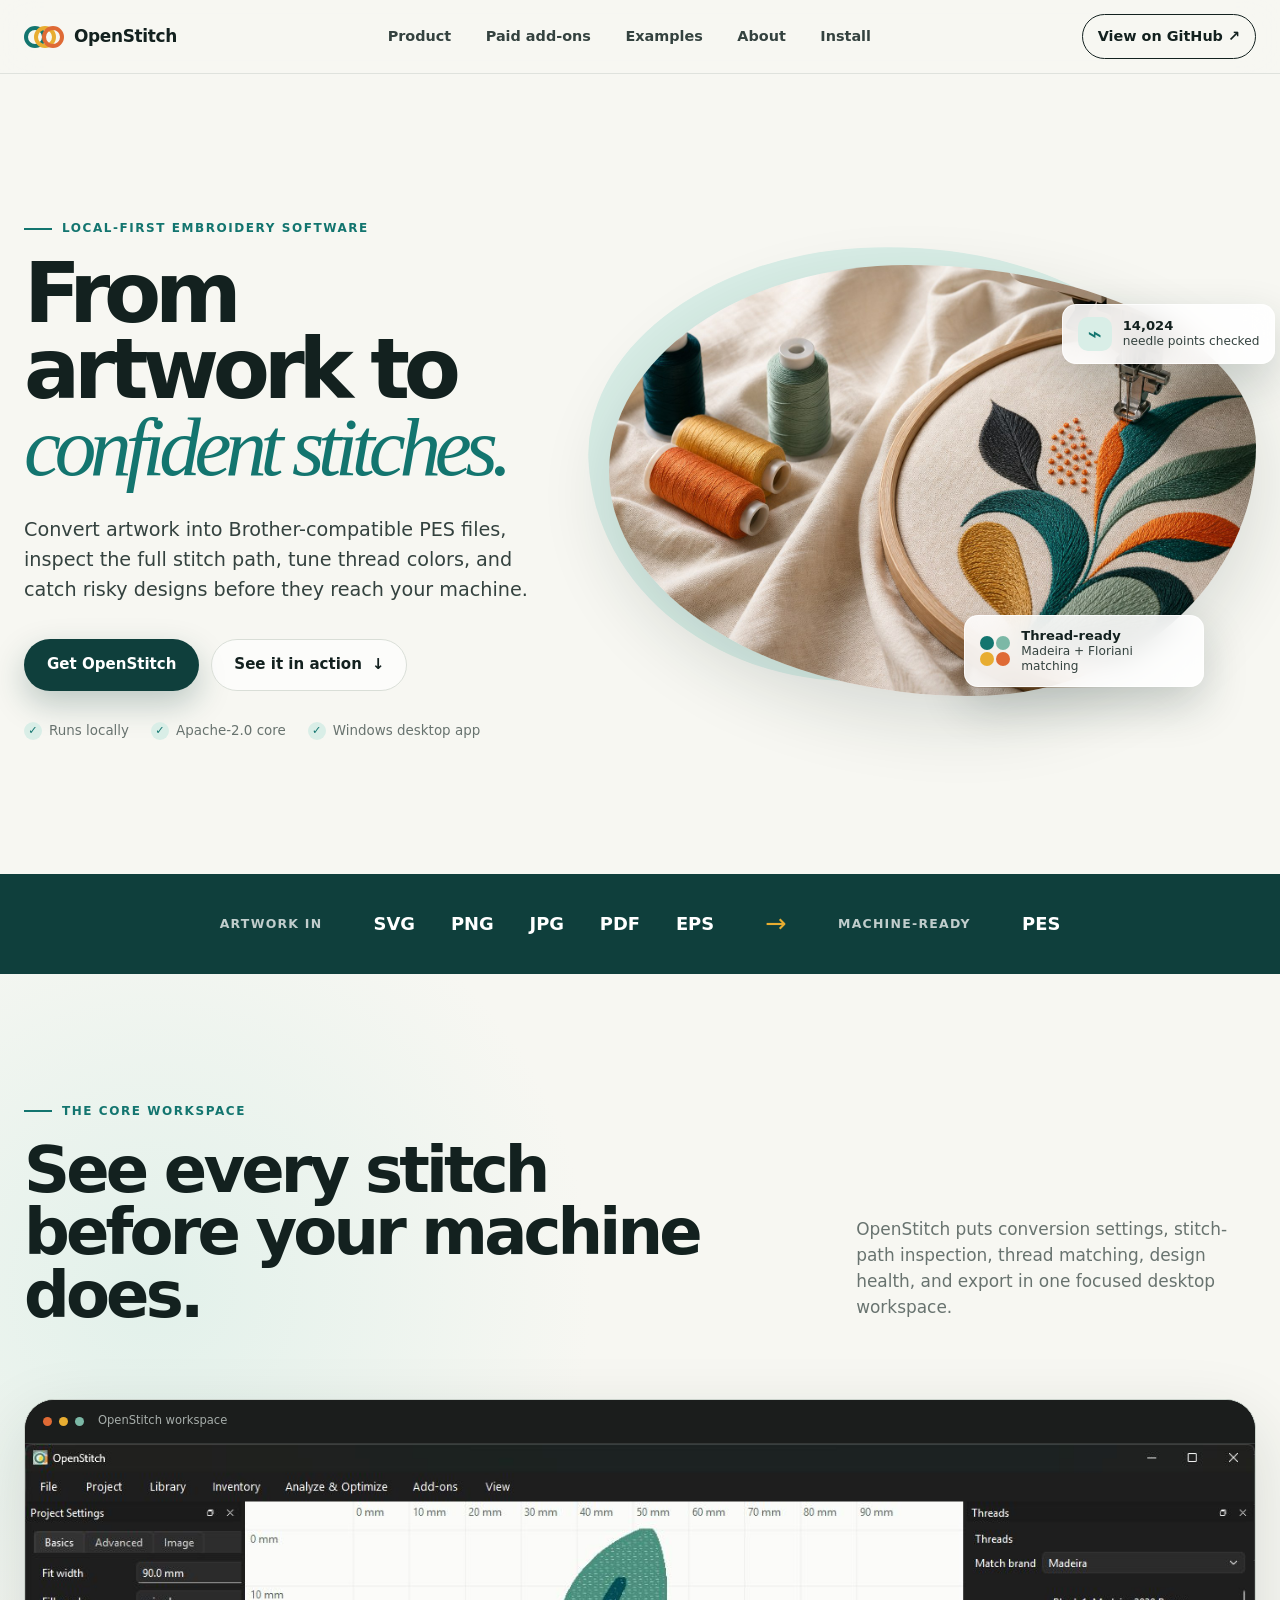
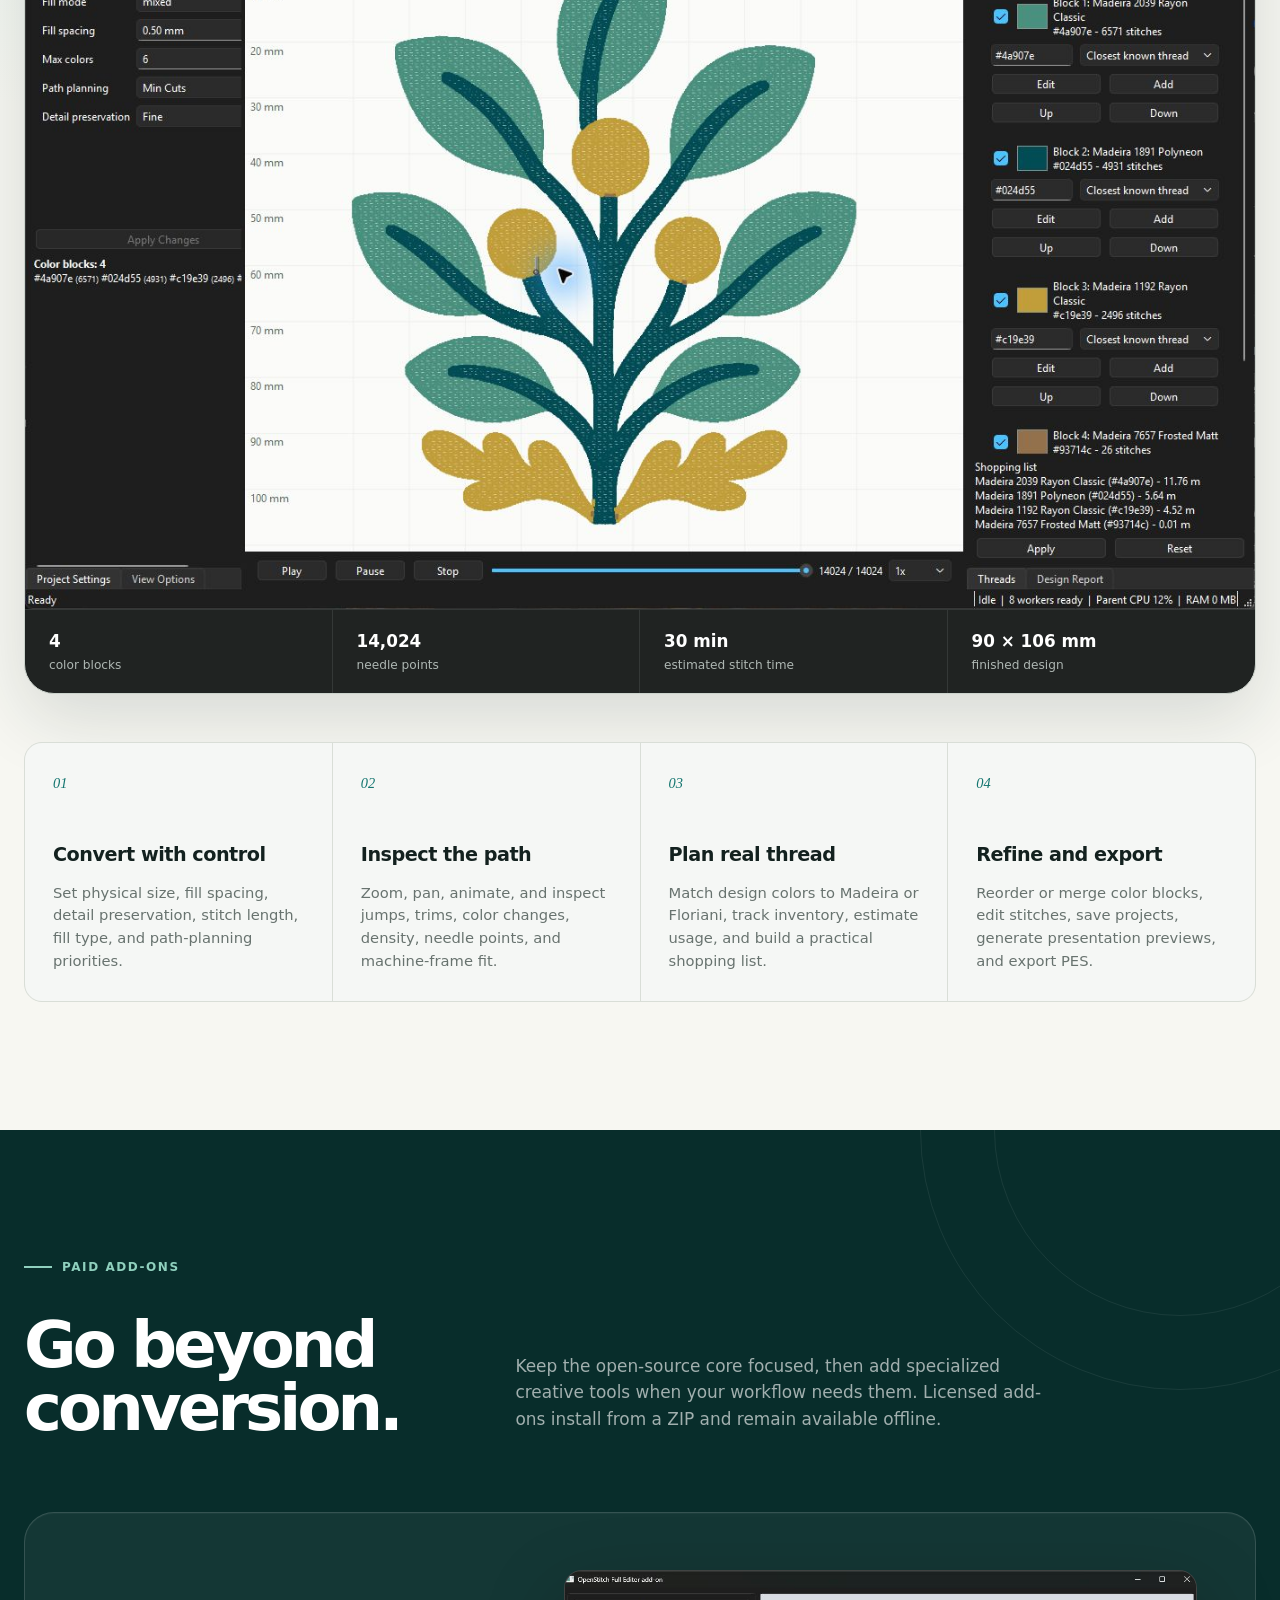
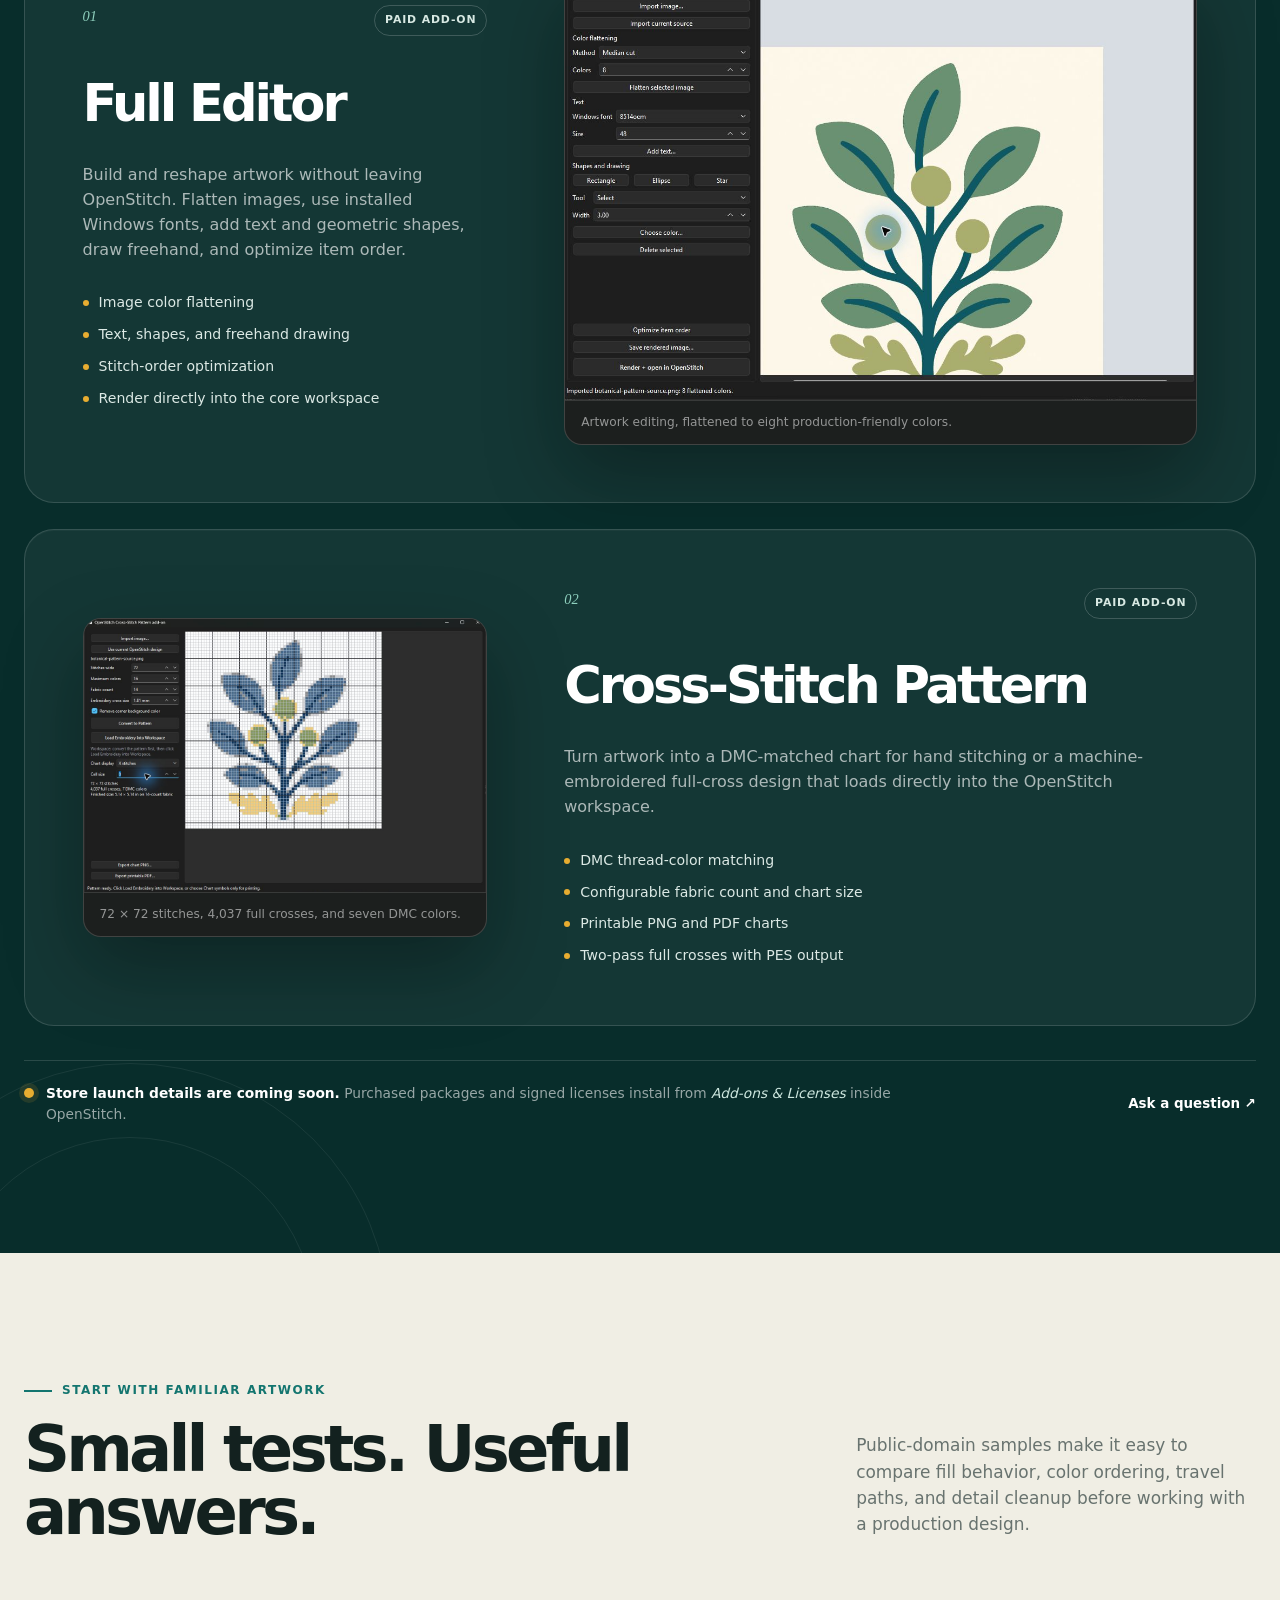
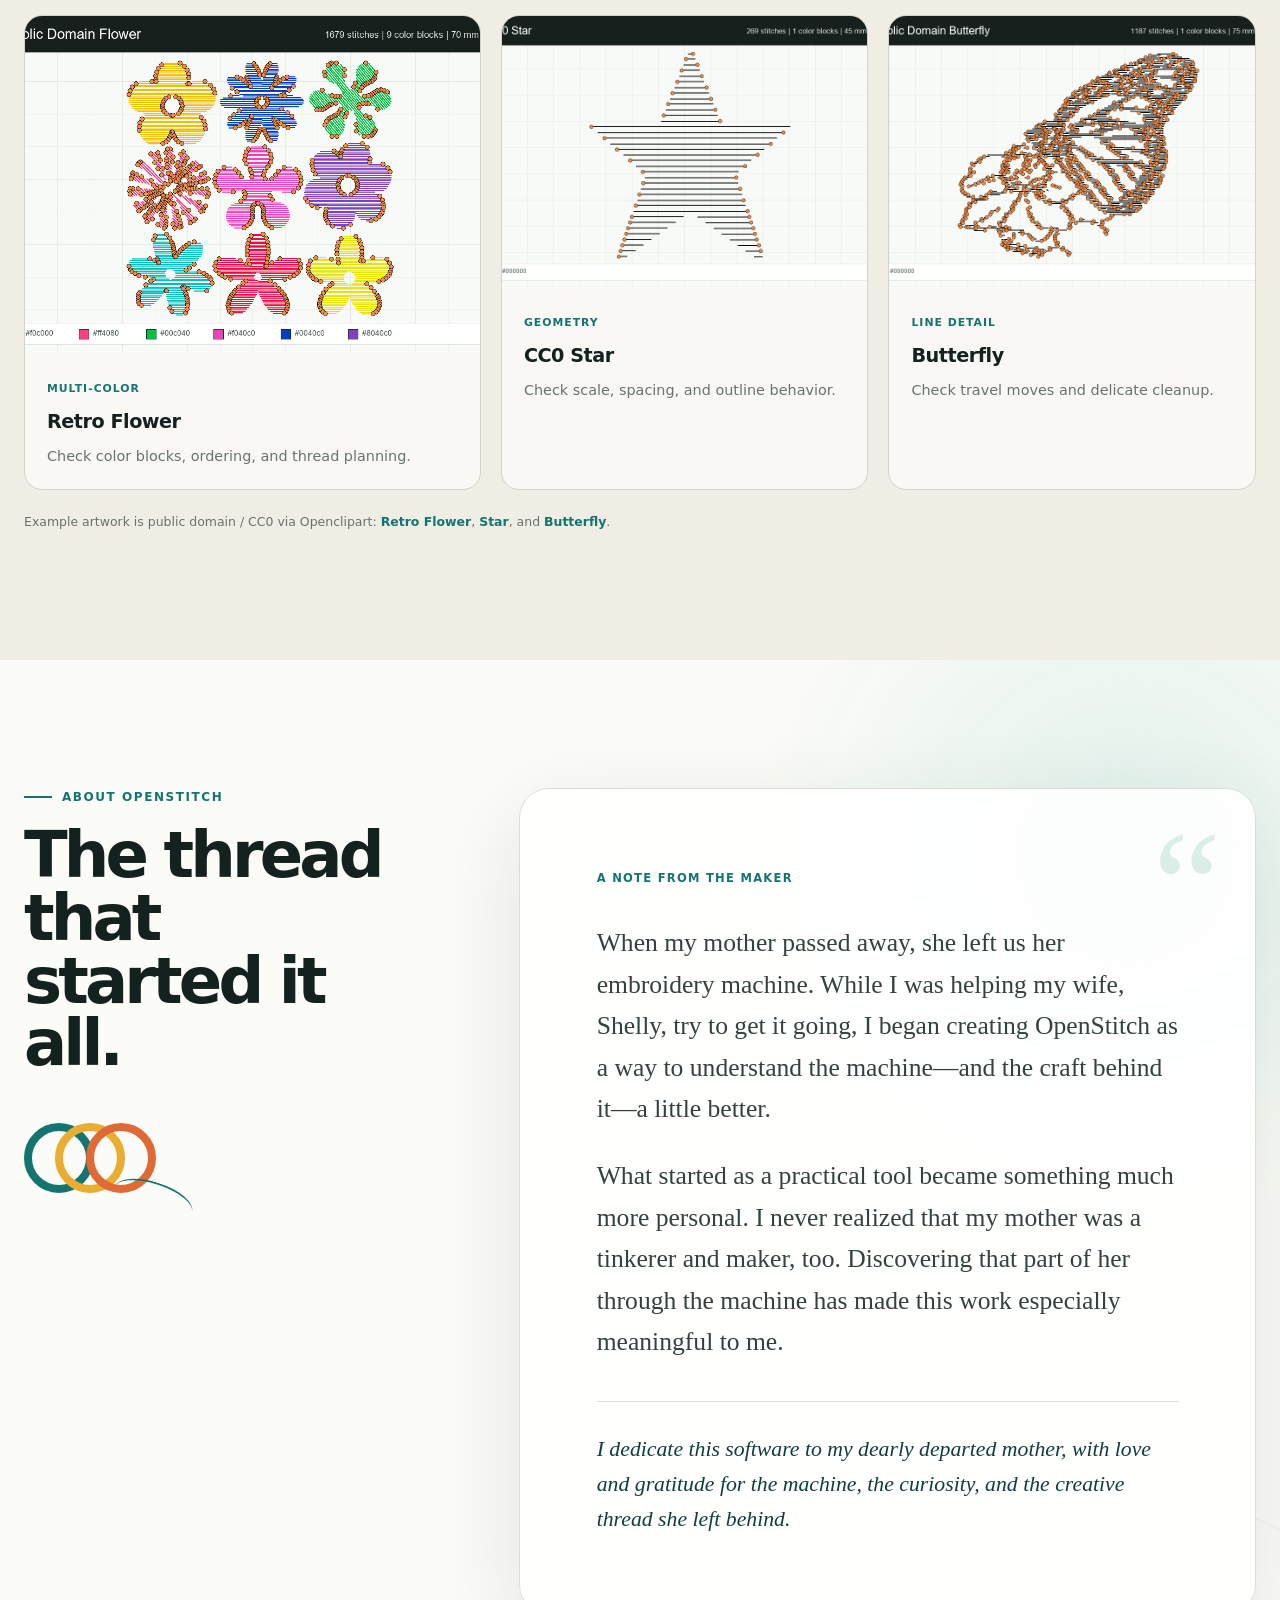
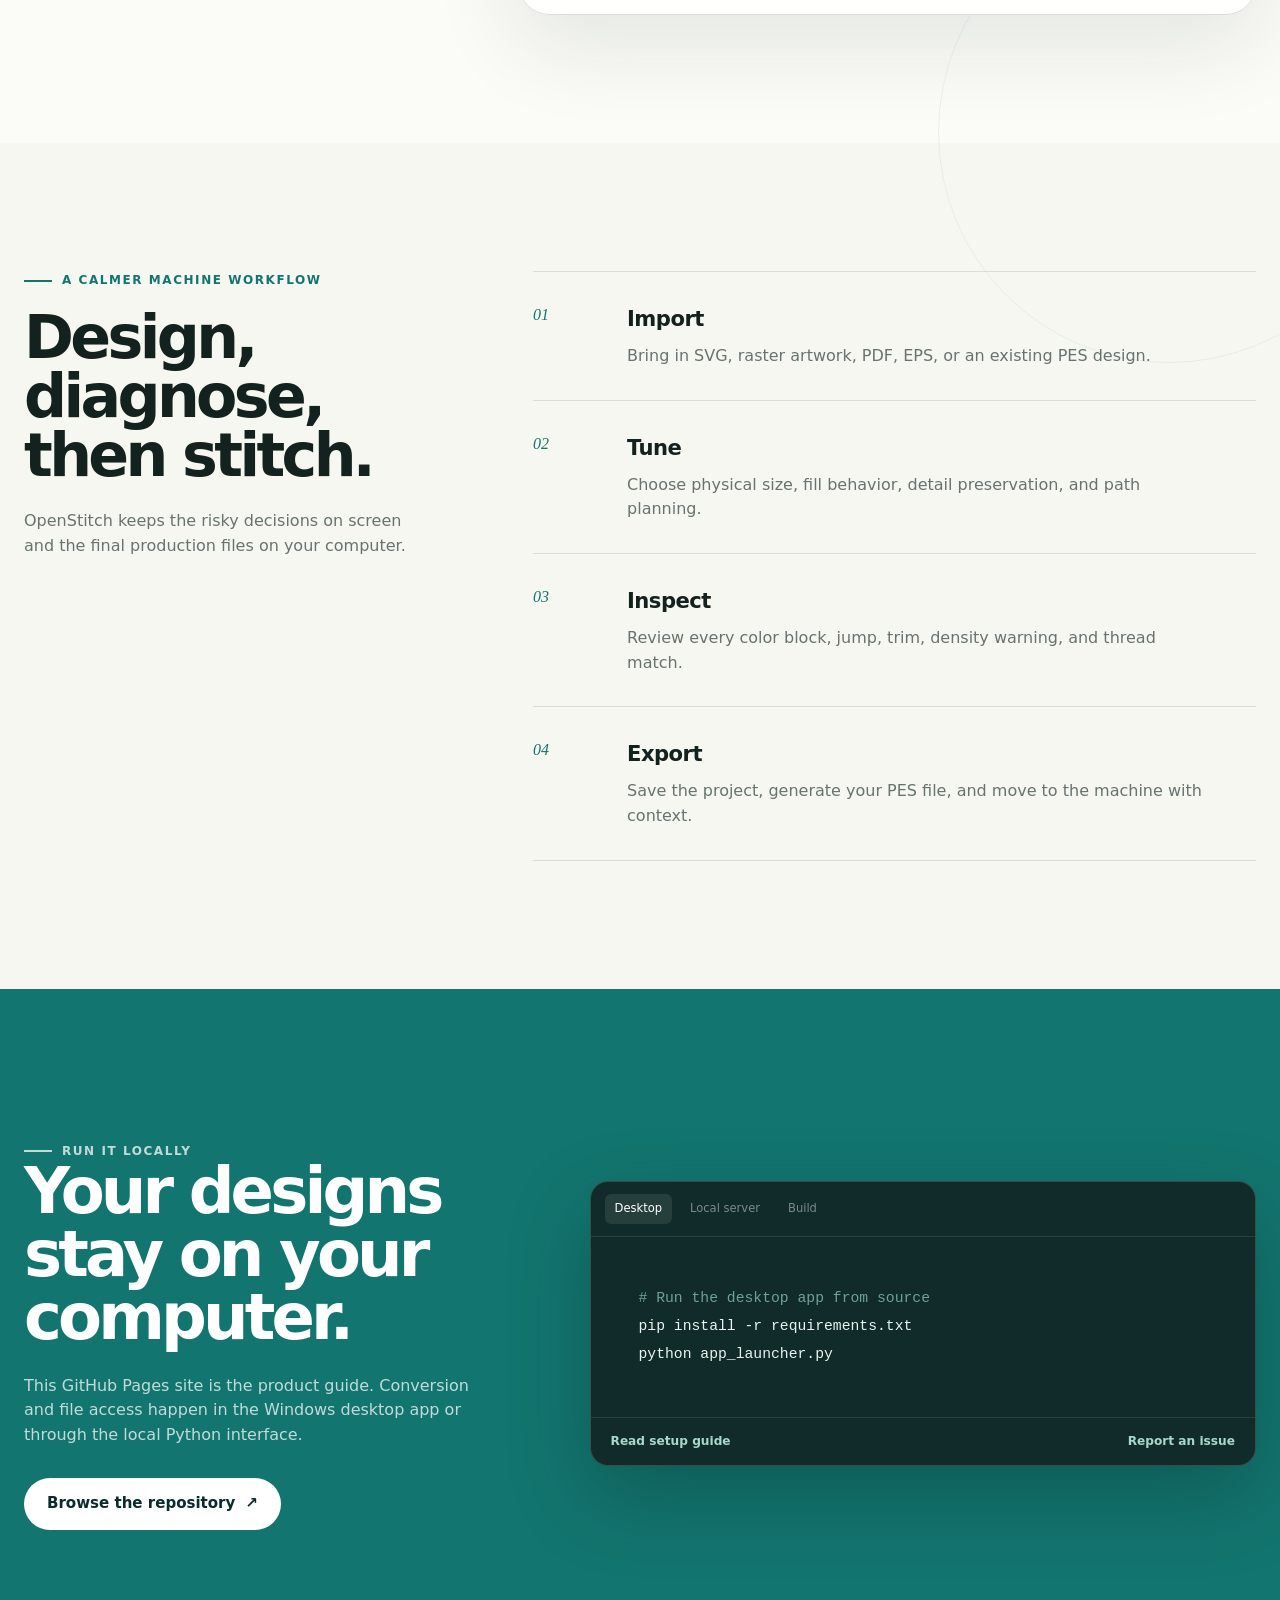
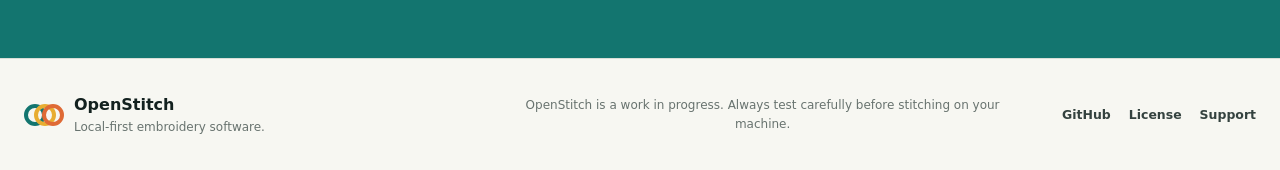
==== commit 8326bb98: "Add personal dedication to website" ====
--- a/docs/index.html
+++ b/docs/index.html
@@ -25,6 +25,7 @@
       <a href="#product">Product</a>
       <a href="#addons">Paid add-ons</a>
       <a href="#examples">Examples</a>
+      <a href="#about">About</a>
       <a href="#install">Install</a>
     </nav>
     <a class="header-cta" href="https://github.com/mkjohnson/OpenStitch">
@@ -233,6 +234,31 @@
       </p>
     </section>
 
+    <section class="section about" id="about" aria-labelledby="about-title">
+      <div class="about-intro">
+        <p class="eyebrow"><span></span> About OpenStitch</p>
+        <h2 id="about-title">The thread that started it all.</h2>
+        <div class="about-mark" aria-hidden="true"><i></i><i></i><i></i></div>
+      </div>
+      <div class="about-note">
+        <span class="about-kicker">A note from the maker</span>
+        <p>
+          When my mother passed away, she left us her embroidery machine. While I was helping
+          my wife, Shelly, try to get it going, I began creating OpenStitch as a way to understand
+          the machine—and the craft behind it—a little better.
+        </p>
+        <p>
+          What started as a practical tool became something much more personal. I never realized
+          that my mother was a tinkerer and maker, too. Discovering that part of her through the
+          machine has made this work especially meaningful to me.
+        </p>
+        <p class="about-dedication">
+          I dedicate this software to my dearly departed mother, with love and gratitude for the
+          machine, the curiosity, and the creative thread she left behind.
+        </p>
+      </div>
+    </section>
+
     <section class="section workflow" aria-labelledby="workflow-title">
       <div class="workflow-copy">
         <p class="eyebrow"><span></span> A calmer machine workflow</p>
--- a/docs/styles.css
+++ b/docs/styles.css
@@ -847,6 +847,130 @@
   text-decoration: none;
 }
 
+.about {
+  position: relative;
+  display: grid;
+  grid-template-columns: minmax(320px, 0.68fr) minmax(560px, 1.32fr);
+  gap: clamp(52px, 9vw, 150px);
+  align-items: start;
+  background:
+    radial-gradient(circle at 88% 18%, rgba(217, 238, 231, 0.78), transparent 26%),
+    #fbfbf7;
+}
+
+.about::before {
+  position: absolute;
+  right: -120px;
+  bottom: -220px;
+  width: 460px;
+  height: 460px;
+  border: 1px solid rgba(19, 117, 111, 0.08);
+  border-radius: 50%;
+  content: "";
+  pointer-events: none;
+}
+
+.about-intro {
+  position: sticky;
+  top: 112px;
+}
+
+.about-intro h2 {
+  max-width: 590px;
+  font-size: clamp(2.8rem, 5vw, 5rem);
+}
+
+.about-mark {
+  position: relative;
+  width: 132px;
+  height: 82px;
+  margin-top: 48px;
+}
+
+.about-mark::after {
+  position: absolute;
+  top: 59px;
+  left: 88px;
+  width: 82px;
+  height: 34px;
+  border-top: 2px solid var(--teal);
+  border-radius: 50%;
+  content: "";
+  transform: rotate(18deg);
+}
+
+.about-mark i {
+  position: absolute;
+  top: 0;
+  display: block;
+  width: 70px;
+  height: 70px;
+  border: 8px solid var(--teal);
+  border-radius: 50%;
+}
+
+.about-mark i:nth-child(1) { left: 0; }
+.about-mark i:nth-child(2) { left: 31px; border-color: var(--gold); }
+.about-mark i:nth-child(3) { left: 62px; border-color: var(--orange); }
+
+.about-note {
+  position: relative;
+  z-index: 1;
+  padding: clamp(40px, 6vw, 78px);
+  border: 1px solid var(--line);
+  border-radius: var(--radius-lg);
+  background: rgba(255, 255, 255, 0.88);
+  box-shadow: 0 28px 90px rgba(24, 55, 47, 0.11);
+}
+
+.about-note::before {
+  position: absolute;
+  top: 20px;
+  right: 34px;
+  color: var(--mint);
+  content: "“";
+  font-family: Georgia, "Times New Roman", serif;
+  font-size: clamp(7rem, 12vw, 12rem);
+  line-height: 1;
+  pointer-events: none;
+}
+
+.about-kicker {
+  position: relative;
+  z-index: 1;
+  display: inline-block;
+  margin-bottom: 34px;
+  color: var(--teal);
+  font-size: 0.72rem;
+  font-weight: 800;
+  letter-spacing: 0.11em;
+  text-transform: uppercase;
+}
+
+.about-note p {
+  position: relative;
+  z-index: 1;
+  max-width: 790px;
+  margin: 0;
+  color: var(--ink-soft);
+  font-family: Georgia, "Times New Roman", serif;
+  font-size: clamp(1.25rem, 2vw, 1.7rem);
+  line-height: 1.62;
+}
+
+.about-note p + p {
+  margin-top: 26px;
+}
+
+.about-note .about-dedication {
+  margin-top: 38px;
+  padding-top: 30px;
+  border-top: 1px solid var(--line);
+  color: var(--forest);
+  font-size: clamp(1.15rem, 1.7vw, 1.4rem);
+  font-style: italic;
+}
+
 .workflow {
   display: grid;
   grid-template-columns: minmax(320px, 0.72fr) minmax(580px, 1.28fr);
@@ -1062,11 +1186,13 @@
   }
 
   .workflow,
-  .install {
+  .install,
+  .about {
     grid-template-columns: 1fr;
   }
 
-  .workflow-copy {
+  .workflow-copy,
+  .about-intro {
     position: static;
   }
 
@@ -1229,6 +1355,20 @@
     flex-direction: column;
   }
 
+  .about-note {
+    padding: 34px 24px;
+  }
+
+  .about-note::before {
+    top: 16px;
+    right: 20px;
+    font-size: 7rem;
+  }
+
+  .about-note p {
+    font-size: 1.16rem;
+  }
+
   .steps li {
     grid-template-columns: 42px 1fr;
     gap: 16px;
